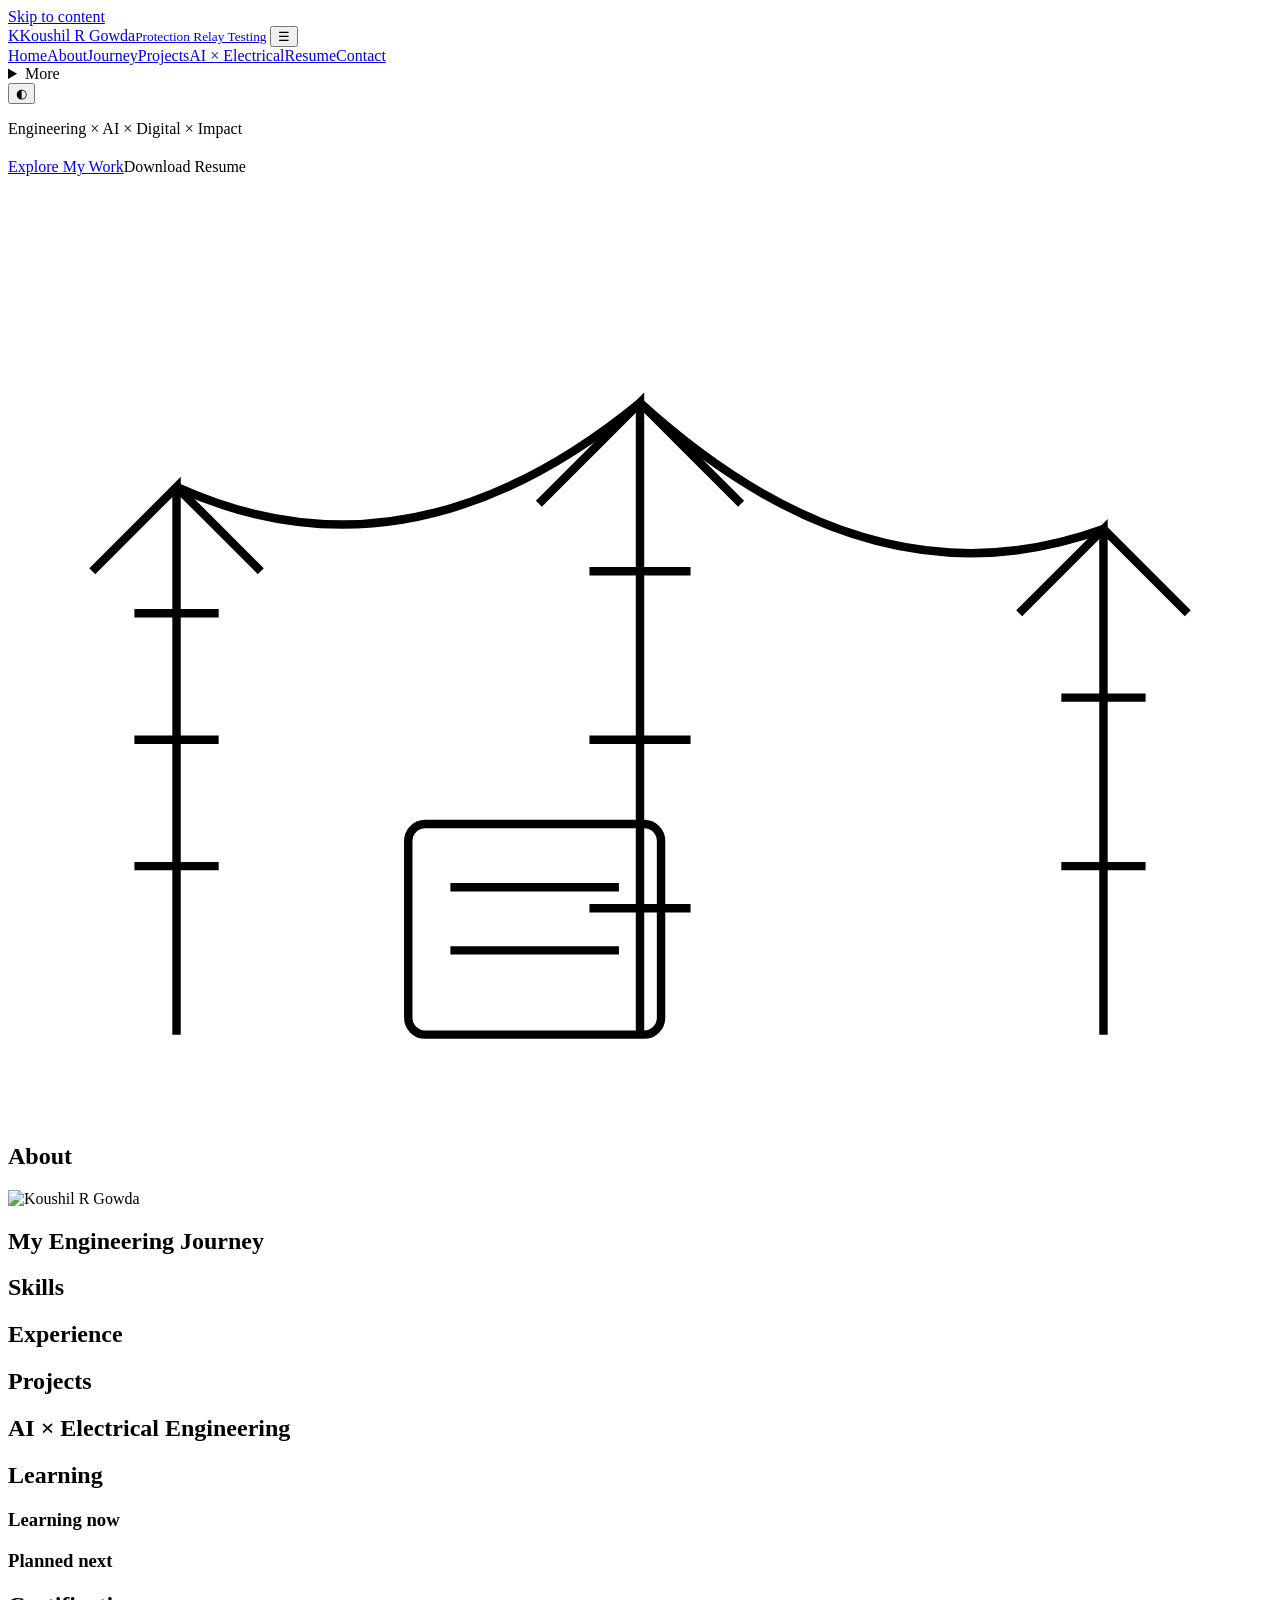
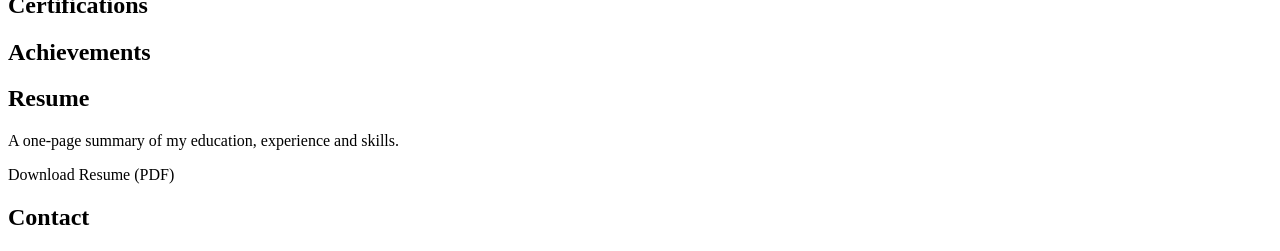
==== index.html @ 69d83f5a "Add files via upload" ====
<!DOCTYPE html>
<html lang="en" data-theme="dark">
<head>
<meta charset="utf-8">
<meta name="viewport" content="width=device-width, initial-scale=1">
<title>Koushil R Gowda | Protection Relay Testing | AI-Assisted Electrical Engineering</title>
<meta name="description" content="Portfolio of Koushil R Gowda, Technical Assistant in the Testing Department at AVANA Electrosystems Ltd. Protection relay testing, K_24 projects and AI for electrical engineering.">
<meta property="og:title" content="Koushil R Gowda | Portfolio">
<meta property="og:description" content="Building at the intersection of Electrical Engineering, AI and Digital Technology.">
<meta name="theme-color" content="#0a1a2f">
<link rel="stylesheet" href="assets/css/style.css">
<script type="application/ld+json">{"@context":"https://schema.org","@type":"Person","name":"Koushil R Gowda","jobTitle":"Technical Assistant, Testing Department","worksFor":{"@type":"Organization","name":"AVANA Electrosystems Ltd."},"sameAs":["https://github.com/koushil24","https://www.linkedin.com/in/koushil-r"]}</script>
</head>
<body>
<a class="skip" href="#home">Skip to content</a>
<header class="bar"><div class="wrap nav">
  <a class="brand" href="#home"><span class="logo">K</span><span>Koushil R Gowda<small>Protection Relay Testing</small></span></a>
  <button id="menu" aria-label="Menu" aria-expanded="false">&#9776;</button>
  <nav id="links" aria-label="Main">
    <a href="#home">Home</a><a href="#about">About</a><a href="#journey">Journey</a><a href="#projects">Projects</a><a href="#ai">AI × Electrical</a><a href="#resume">Resume</a><a href="#contact">Contact</a>
    <details><summary>More</summary><div><a href="#skills">Skills</a><a href="#experience">Experience</a><a href="#learning">Learning</a><a href="#certs">Certifications</a><a href="#achievements">Achievements</a></div></details>
  </nav>
  <button id="theme" aria-label="Switch light or dark mode">&#9680;</button>
</div></header>
<main>
<section id="home" class="hero"><div class="wrap hero-grid">
  <div><p class="eyebrow">Engineering × AI × Digital × Impact</p><h1 id="h-name"></h1><p class="role" id="h-role"></p><p class="tag" id="h-tag"></p><p><span class="badge" id="h-badge"></span></p>
  <p class="btns"><a class="btn pri" href="#projects">Explore My Work</a><a class="btn" id="h-resume" download>Download Resume</a></p>
  <p class="soc" id="h-soc"></p></div>
  <svg class="art" viewBox="0 0 300 220" role="img" aria-label="Substation line drawing"><g fill="none" stroke="currentColor" stroke-width="2"><path d="M40 200V70l-20 20M40 70l20 20M30 100h20M30 130h20M30 160h20"/><path d="M150 200V50l-24 24M150 50l24 24M138 90h24M138 130h24M138 170h24"/><path d="M260 200V80l-20 20M260 80l20 20M250 120h20M250 160h20"/><path class="wire" d="M40 70Q95 95 150 50Q205 100 260 80"/><rect x="95" y="150" width="60" height="50" rx="4"/><path d="M105 165h40M105 180h40"/></g></svg>
</div></section>
<section id="about"><div class="wrap"><h2>About</h2><div class="about"><img id="a-photo" alt="Koushil R Gowda" width="220" height="280"><div id="a-text"></div></div></div></section>
<section id="journey"><div class="wrap"><h2>My Engineering Journey</h2><ol class="tl" id="tl"></ol></div></section>
<section id="skills"><div class="wrap"><h2>Skills</h2><div id="sk"></div></div></section>
<section id="experience"><div class="wrap"><h2>Experience</h2><div id="ex"></div></div></section>
<section id="projects"><div class="wrap"><h2>Projects</h2><div class="grid" id="pr"></div><p class="soon" id="soon"></p></div></section>
<section id="ai"><div class="wrap"><h2>AI × Electrical Engineering</h2><ol class="stages" id="st"></ol><ul id="ai-u"></ul></div></section>
<section id="learning"><div class="wrap"><h2>Learning</h2><div class="two"><div><h3>Learning now</h3><ul class="chips" id="ln"></ul></div><div><h3>Planned next</h3><ul class="chips" id="lx"></ul></div></div></div></section>
<section id="certs"><div class="wrap"><h2>Certifications</h2><div id="ce"></div></div></section>
<section id="achievements"><div class="wrap"><h2>Achievements</h2><ul id="ac"></ul></div></section>
<section id="resume"><div class="wrap"><h2>Resume</h2><p>A one-page summary of my education, experience and skills.</p><p><a class="btn pri" id="r-dl" download>Download Resume (PDF)</a></p></div></section>
<section id="contact"><div class="wrap"><h2>Contact</h2><p id="c-t"></p><p class="btns" id="c-b"></p></div></section>
</main>
<footer><div class="wrap"><p id="ft"></p></div></footer>
<script src="data/profile.js"></script><script src="data/journey.js"></script><script src="data/skills.js"></script><script src="data/experience.js"></script><script src="data/projects.js"></script><script src="data/ai.js"></script><script src="data/learning.js"></script><script src="data/certificates.js"></script>
<script src="assets/js/main.js"></script>
</body></html>
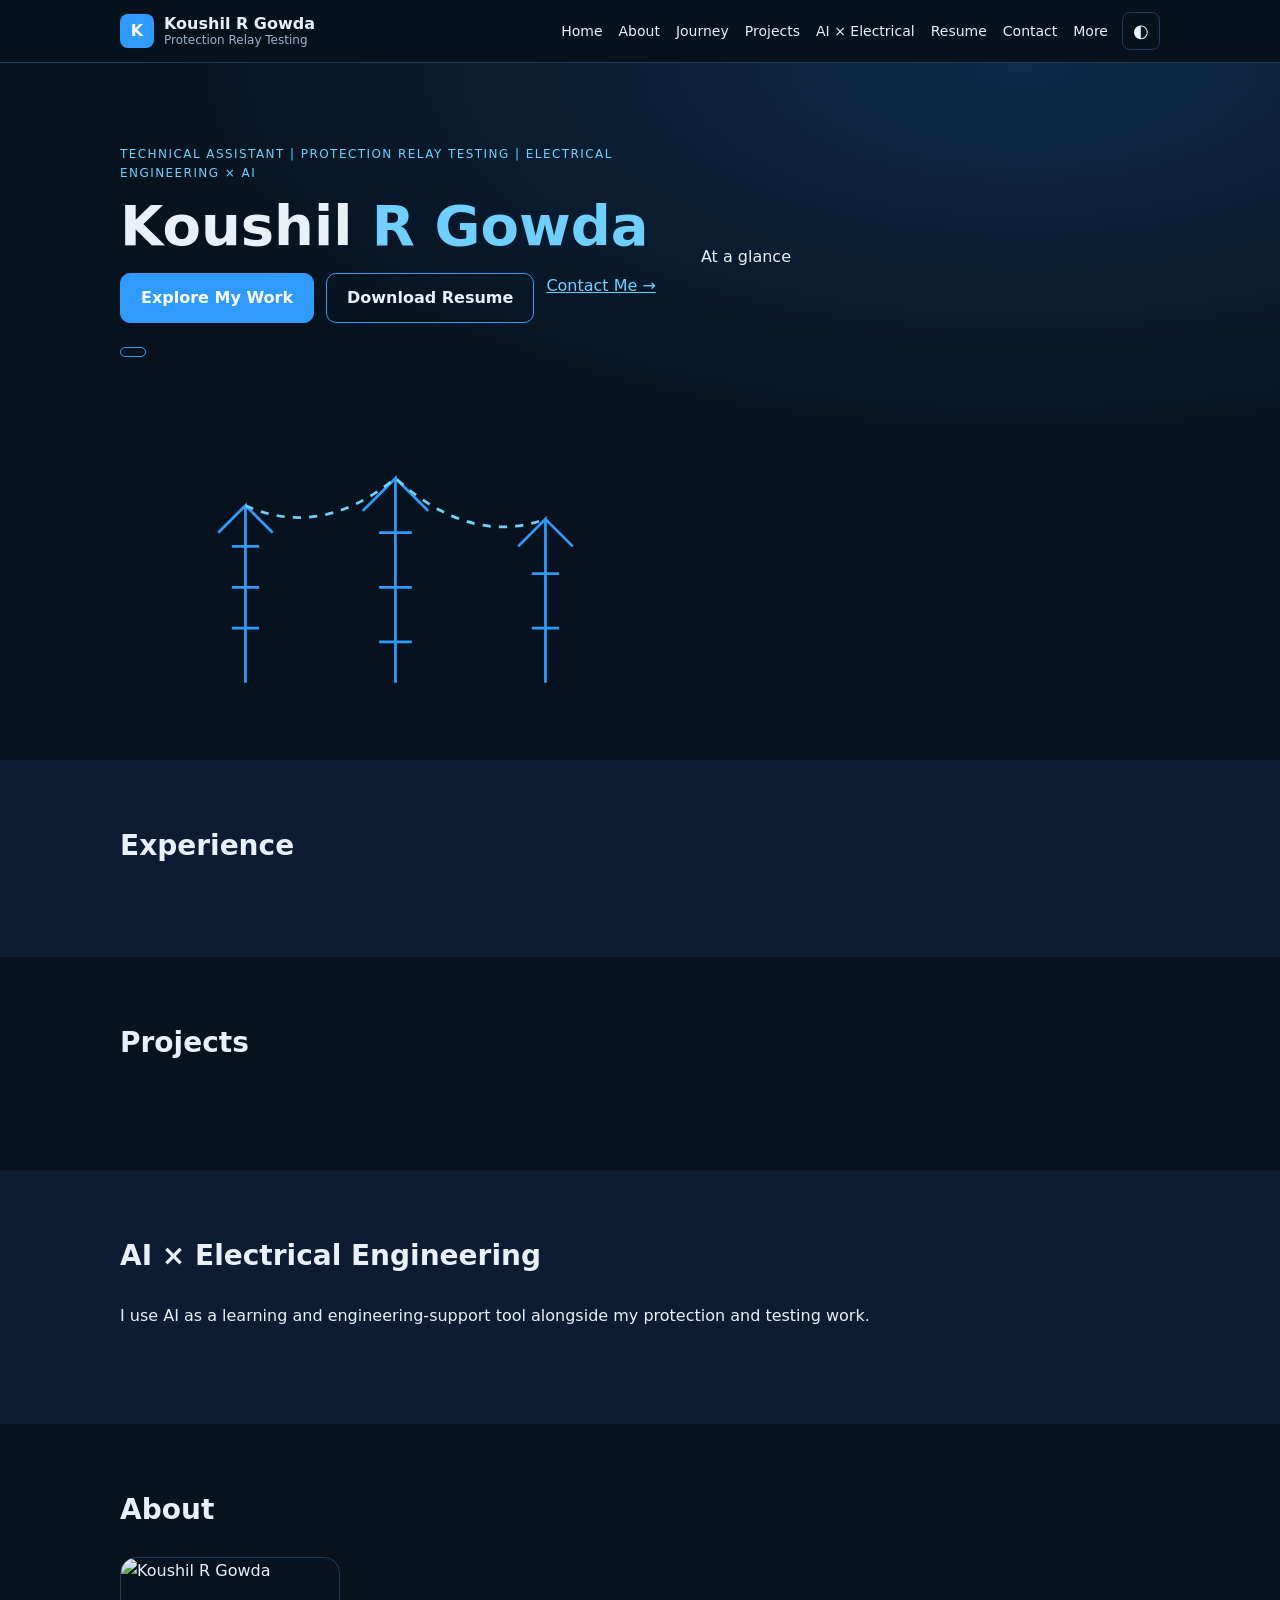
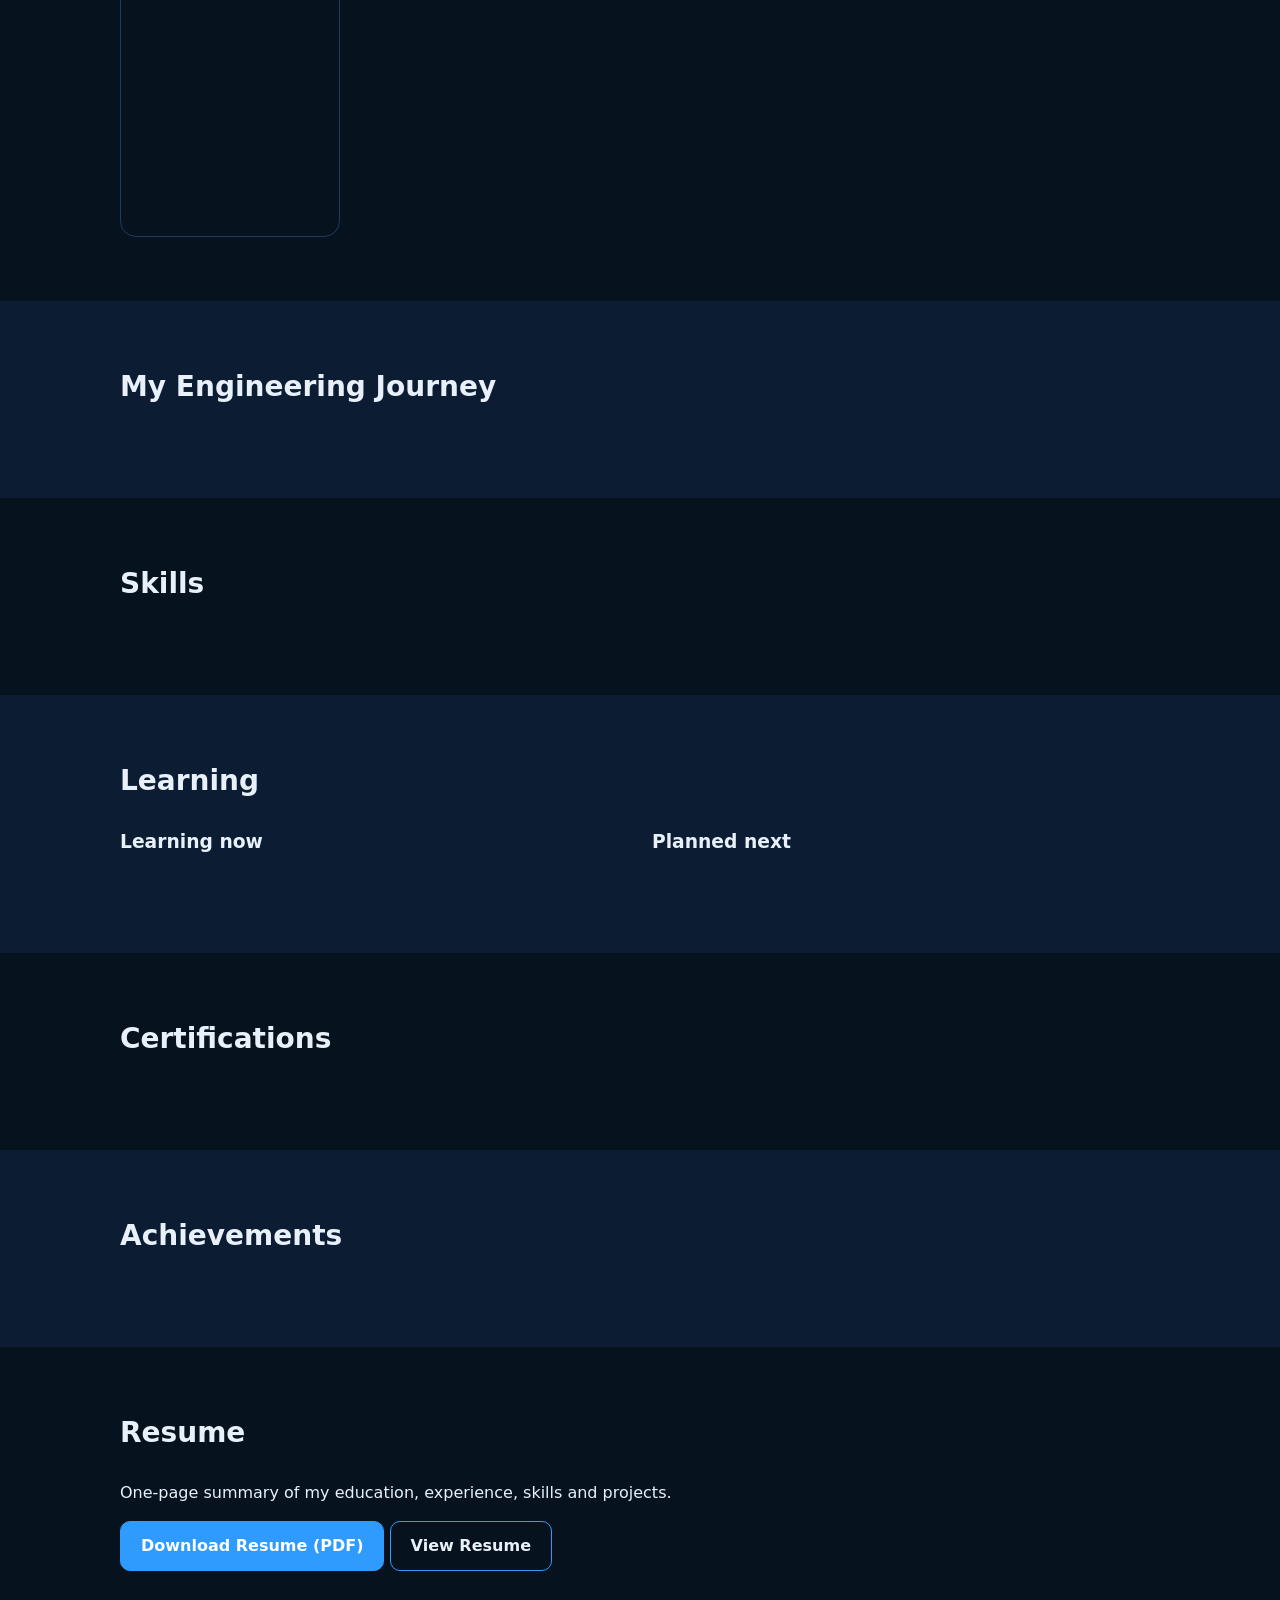
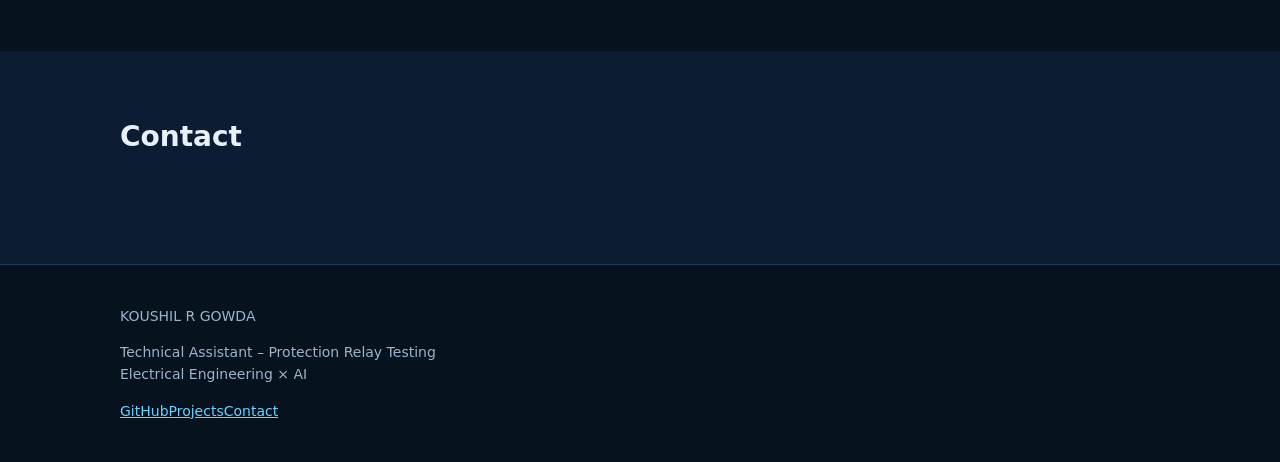
==== commit 5b801672: "Update index.html" ====
--- a/index.html
+++ b/index.html
@@ -7,6 +7,7 @@
 <meta name="description" content="Portfolio of Koushil R Gowda, Technical Assistant in the Testing Department at AVANA Electrosystems Ltd. Protection relay testing, K_24 projects and AI for electrical engineering.">
 <meta property="og:title" content="Koushil R Gowda | Portfolio">
 <meta property="og:description" content="Building at the intersection of Electrical Engineering, AI and Digital Technology.">
+<link rel="icon" href="data:image/svg+xml,%3Csvg xmlns='http://www.w3.org/2000/svg' viewBox='0 0 32 32'%3E%3Crect width='32' height='32' rx='7' fill='%232f9bff'/%3E%3Ctext x='16' y='23' font-size='20' font-weight='700' text-anchor='middle' fill='white' font-family='Arial'%3EK%3C/text%3E%3C/svg%3E">
 <meta name="theme-color" content="#0a1a2f">
 <link rel="stylesheet" href="assets/css/style.css">
 <script type="application/ld+json">{"@context":"https://schema.org","@type":"Person","name":"Koushil R Gowda","jobTitle":"Technical Assistant, Testing Department","worksFor":{"@type":"Organization","name":"AVANA Electrosystems Ltd."},"sameAs":["https://github.com/koushil24","https://www.linkedin.com/in/koushil-r"]}</script>
@@ -24,24 +25,25 @@
 </div></header>
 <main>
 <section id="home" class="hero"><div class="wrap hero-grid">
-  <div><p class="eyebrow">Engineering × AI × Digital × Impact</p><h1 id="h-name"></h1><p class="role" id="h-role"></p><p class="tag" id="h-tag"></p><p><span class="badge" id="h-badge"></span></p>
-  <p class="btns"><a class="btn pri" href="#projects">Explore My Work</a><a class="btn" id="h-resume" download>Download Resume</a></p>
-  <p class="soc" id="h-soc"></p></div>
-  <svg class="art" viewBox="0 0 300 220" role="img" aria-label="Substation line drawing"><g fill="none" stroke="currentColor" stroke-width="2"><path d="M40 200V70l-20 20M40 70l20 20M30 100h20M30 130h20M30 160h20"/><path d="M150 200V50l-24 24M150 50l24 24M138 90h24M138 130h24M138 170h24"/><path d="M260 200V80l-20 20M260 80l20 20M250 120h20M250 160h20"/><path class="wire" d="M40 70Q95 95 150 50Q205 100 260 80"/><rect x="95" y="150" width="60" height="50" rx="4"/><path d="M105 165h40M105 180h40"/></g></svg>
+  <div><p class="eyebrow">Technical Assistant | Protection Relay Testing | Electrical Engineering × AI</p><h1 id="h-name"></h1><p class="lead" id="h-st"></p><p class="now" id="h-now"></p>
+  <p class="btns"><a class="btn pri" href="#projects">Explore My Work</a><a class="btn" id="h-resume" download>Download Resume</a><a class="lnk" href="#contact">Contact Me &rarr;</a></p>
+  <p class="soc" id="h-soc"></p><p><span class="badge" id="h-badge"></span></p></div>
+  <aside class="glance" aria-label="At a glance"><p class="gh">At a glance</p><dl id="gl"></dl></aside>
+  <svg class="art" viewBox="0 0 300 220" aria-hidden="true"><g fill="none" stroke="currentColor" stroke-width="2"><path d="M40 200V70l-20 20M40 70l20 20M30 100h20M30 130h20M30 160h20"/><path d="M150 200V50l-24 24M150 50l24 24M138 90h24M138 130h24M138 170h24"/><path d="M260 200V80l-20 20M260 80l20 20M250 120h20M250 160h20"/><path class="wire" d="M40 70Q95 95 150 50Q205 100 260 80"/></g></svg>
 </div></section>
-<section id="about"><div class="wrap"><h2>About</h2><div class="about"><img id="a-photo" alt="Koushil R Gowda" width="220" height="280"><div id="a-text"></div></div></div></section>
+<section id="experience"><div class="wrap"><h2>Experience</h2><div id="ex"></div></div></section>
+<section id="projects"><div class="wrap"><h2>Projects</h2><div class="grid" id="pr"></div><p class="soon" id="soon"></p></div></section>
+<section id="ai"><div class="wrap"><h2>AI × Electrical Engineering</h2><p class="lead2">I use AI as a learning and engineering-support tool alongside my protection and testing work.</p><ol class="stages" id="st"></ol><div class="grid" id="ai-u"></div></div></section>
+<section id="about"><div class="wrap"><h2>About</h2><div class="about"><img id="a-photo" loading="lazy" alt="Koushil R Gowda" width="220" height="280"><div id="a-text"></div></div></div></section>
 <section id="journey"><div class="wrap"><h2>My Engineering Journey</h2><ol class="tl" id="tl"></ol></div></section>
 <section id="skills"><div class="wrap"><h2>Skills</h2><div id="sk"></div></div></section>
-<section id="experience"><div class="wrap"><h2>Experience</h2><div id="ex"></div></div></section>
-<section id="projects"><div class="wrap"><h2>Projects</h2><div class="grid" id="pr"></div><p class="soon" id="soon"></p></div></section>
-<section id="ai"><div class="wrap"><h2>AI × Electrical Engineering</h2><ol class="stages" id="st"></ol><ul id="ai-u"></ul></div></section>
 <section id="learning"><div class="wrap"><h2>Learning</h2><div class="two"><div><h3>Learning now</h3><ul class="chips" id="ln"></ul></div><div><h3>Planned next</h3><ul class="chips" id="lx"></ul></div></div></div></section>
 <section id="certs"><div class="wrap"><h2>Certifications</h2><div id="ce"></div></div></section>
 <section id="achievements"><div class="wrap"><h2>Achievements</h2><ul id="ac"></ul></div></section>
-<section id="resume"><div class="wrap"><h2>Resume</h2><p>A one-page summary of my education, experience and skills.</p><p><a class="btn pri" id="r-dl" download>Download Resume (PDF)</a></p></div></section>
+<section id="resume"><div class="wrap"><h2>Resume</h2><p>One-page summary of my education, experience, skills and projects.</p><p><a class="btn pri" id="r-dl" download>Download Resume (PDF)</a> <a class="btn" id="r-v" target="_blank" rel="noopener">View Resume</a></p></div></section>
 <section id="contact"><div class="wrap"><h2>Contact</h2><p id="c-t"></p><p class="btns" id="c-b"></p></div></section>
 </main>
-<footer><div class="wrap"><p id="ft"></p></div></footer>
+<footer><div class="wrap fgrid"><div><p class="fn">KOUSHIL R GOWDA</p><p>Technical Assistant – Protection Relay Testing<br>Electrical Engineering × AI</p></div><nav aria-label="Footer" class="fl"><a href="https://github.com/koushil24" target="_blank" rel="noopener">GitHub</a><a href="#projects">Projects</a><a href="#contact">Contact</a></nav><p id="ft"></p></div></footer>
 <script src="data/profile.js"></script><script src="data/journey.js"></script><script src="data/skills.js"></script><script src="data/experience.js"></script><script src="data/projects.js"></script><script src="data/ai.js"></script><script src="data/learning.js"></script><script src="data/certificates.js"></script>
 <script src="assets/js/main.js"></script>
 </body></html>
--- a/assets/css/style.css
+++ b/assets/css/style.css
@@ -0,0 +1,42 @@
+:root{--bg:#07121f;--bg2:#0c1d33;--card:#0f2540;--bd:#1d3a5f;--tx:#e8f0fa;--mu:#9db3cc;--ac:#2f9bff;--ac2:#6fd0ff}
+[data-theme=light]{--bg:#f4f8fc;--bg2:#e8f0f9;--card:#fff;--bd:#cbd9ea;--tx:#0b2a4a;--mu:#4a6485;--ac:#0b6fd6;--ac2:#0b6fd6}
+*{box-sizing:border-box}html{scroll-behavior:smooth;scroll-padding-top:70px}
+body{margin:0;font:16px/1.6 system-ui,-apple-system,Segoe UI,Roboto,sans-serif;background:var(--bg);color:var(--tx)}
+a{color:var(--ac2)}.wrap{max-width:1080px;margin:auto;padding:0 20px}
+.skip{position:absolute;left:-999px}.skip:focus{left:8px;top:8px;background:#fff;color:#000;padding:8px;z-index:99}
+.bar{position:sticky;top:0;z-index:20;background:color-mix(in srgb,var(--bg) 88%,transparent);backdrop-filter:blur(8px);border-bottom:1px solid var(--bd)}
+.nav{display:flex;align-items:center;gap:14px;height:62px}
+.brand{display:flex;align-items:center;gap:10px;text-decoration:none;color:var(--tx);font-weight:700;line-height:1.2}
+.brand small{display:block;font-weight:400;font-size:12px;color:var(--mu)}
+.logo{display:grid;place-items:center;width:34px;height:34px;border-radius:8px;background:var(--ac);color:#fff;font-weight:800}
+#links{display:flex;gap:16px;margin-left:auto;align-items:center}
+#links a,summary{color:var(--tx);text-decoration:none;font-size:14px;cursor:pointer}#links a:hover,summary:hover{color:var(--ac2)}
+details{position:relative}summary{list-style:none}details>div{position:absolute;right:0;top:30px;background:var(--card);border:1px solid var(--bd);border-radius:10px;padding:8px 14px;display:grid;gap:6px;min-width:150px}
+#menu,#theme{background:none;border:1px solid var(--bd);color:var(--tx);border-radius:8px;width:38px;height:38px;font-size:18px;cursor:pointer}#menu{display:none}
+section{padding:64px 0}section:nth-child(even){background:var(--bg2)}
+h1{font-size:clamp(34px,6vw,56px);line-height:1.1;margin:.2em 0}h1 span{color:var(--ac2)}h2{font-size:28px;margin:0 0 24px}h3{margin:0 0 10px}
+.eyebrow{color:var(--ac2);font-size:12px;letter-spacing:.12em;text-transform:uppercase}.role{font-size:18px;font-weight:600}.tag{color:var(--mu);max-width:520px}
+.hero{padding:70px 0 50px;background:radial-gradient(900px 400px at 80% 0,rgba(47,155,255,.18),transparent)}
+.hero-grid{display:grid;grid-template-columns:1.2fr 1fr;gap:30px;align-items:center}.art{color:var(--ac);width:100%;max-height:300px}.wire{stroke:var(--ac2);stroke-dasharray:6 6;animation:flow 3s linear infinite}
+@keyframes flow{to{stroke-dashoffset:-24}}
+.badge{display:inline-block;padding:4px 12px;border:1px solid var(--ac);border-radius:99px;font-size:13px;color:var(--ac2)}
+.btns{display:flex;flex-wrap:wrap;gap:12px}.btn{display:inline-block;padding:11px 20px;border:1px solid var(--ac);border-radius:10px;color:var(--tx);text-decoration:none;font-weight:600}
+.btn.pri{background:var(--ac);color:#fff}.btn:hover{transform:translateY(-2px)}.soc a{margin-right:16px}
+.about{display:grid;grid-template-columns:220px 1fr;gap:30px}.about img{width:220px;height:280px;object-fit:cover;object-position:top;border-radius:16px;border:1px solid var(--bd)}
+blockquote{margin:16px 0;padding:10px 16px;border-left:3px solid var(--ac);color:var(--ac2);font-style:italic}
+.vals{display:grid;grid-template-columns:repeat(3,1fr);gap:12px}.vals div,.card{background:var(--card);border:1px solid var(--bd);border-radius:14px;padding:16px}
+.tl{list-style:none;margin:0;padding:0;display:grid;grid-template-columns:repeat(4,1fr);gap:14px}.tl li{background:var(--card);border:1px solid var(--bd);border-radius:14px;padding:14px}
+.tl b{color:var(--ac2);font-size:13px;display:block}.tl span{color:var(--mu);font-size:14px}
+.sk{display:grid;grid-template-columns:130px 1fr;gap:6px 16px;margin-bottom:12px}.sk b{color:var(--ac2)}
+.job{margin-bottom:22px}.job h3{margin:0}.job p{margin:0;color:var(--mu);font-size:14px}.job ul,#ai-u,#ac{margin:6px 0 0;padding-left:20px}
+.grid{display:grid;grid-template-columns:repeat(auto-fill,minmax(250px,1fr));gap:16px}.card h3{font-size:17px}.card p{margin:.4em 0;color:var(--mu);font-size:14px}.card .s{font-size:12px;color:var(--ac2)}
+.card{transition:transform .2s,border-color .2s}.card:hover{transform:translateY(-4px);border-color:var(--ac)}.soon{color:var(--mu)}
+.stages{list-style:none;display:flex;flex-wrap:wrap;gap:10px;padding:0}.stages li{padding:10px 16px;border:1px solid var(--bd);border-radius:99px;background:var(--card);color:var(--mu)}.stages li.on{border-color:var(--ac);color:var(--tx);background:var(--ac)}
+.two{display:grid;grid-template-columns:1fr 1fr;gap:24px}.chips{list-style:none;padding:0;display:flex;flex-wrap:wrap;gap:8px}.chips li{padding:5px 12px;border:1px solid var(--bd);border-radius:99px;background:var(--card);font-size:14px}
+.cg{margin-bottom:18px}.cl{display:grid;grid-template-columns:repeat(auto-fill,minmax(250px,1fr));gap:10px}.cl a{display:block;text-decoration:none;color:var(--tx);font-size:14px;background:var(--card);border:1px solid var(--bd);border-radius:12px;padding:10px 14px}.cl small{display:block;color:var(--mu)}
+footer{padding:26px 0;border-top:1px solid var(--bd);color:var(--mu);font-size:14px}
+@media(max-width:860px){#menu{display:block;margin-left:auto}#links{display:none;position:absolute;top:62px;left:0;right:0;flex-direction:column;align-items:flex-start;background:var(--bg);padding:14px 20px;border-bottom:1px solid var(--bd);margin:0}#links.open{display:flex}details>div{position:static;border:0;padding:6px 0 0}
+.hero-grid,.about,.two{grid-template-columns:1fr}.tl{grid-template-columns:1fr 1fr}.art{max-height:200px}.about img{width:150px;height:190px}.vals{grid-template-columns:1fr}.btn{width:100%;text-align:center}}
+@media(max-width:480px){.tl{grid-template-columns:1fr}.sk{grid-template-columns:1fr}section{padding:44px 0}}
+@media(prefers-reduced-motion:reduce){*{animation:none!important;transition:none!important;scroll-behavior:auto}}
+                                                
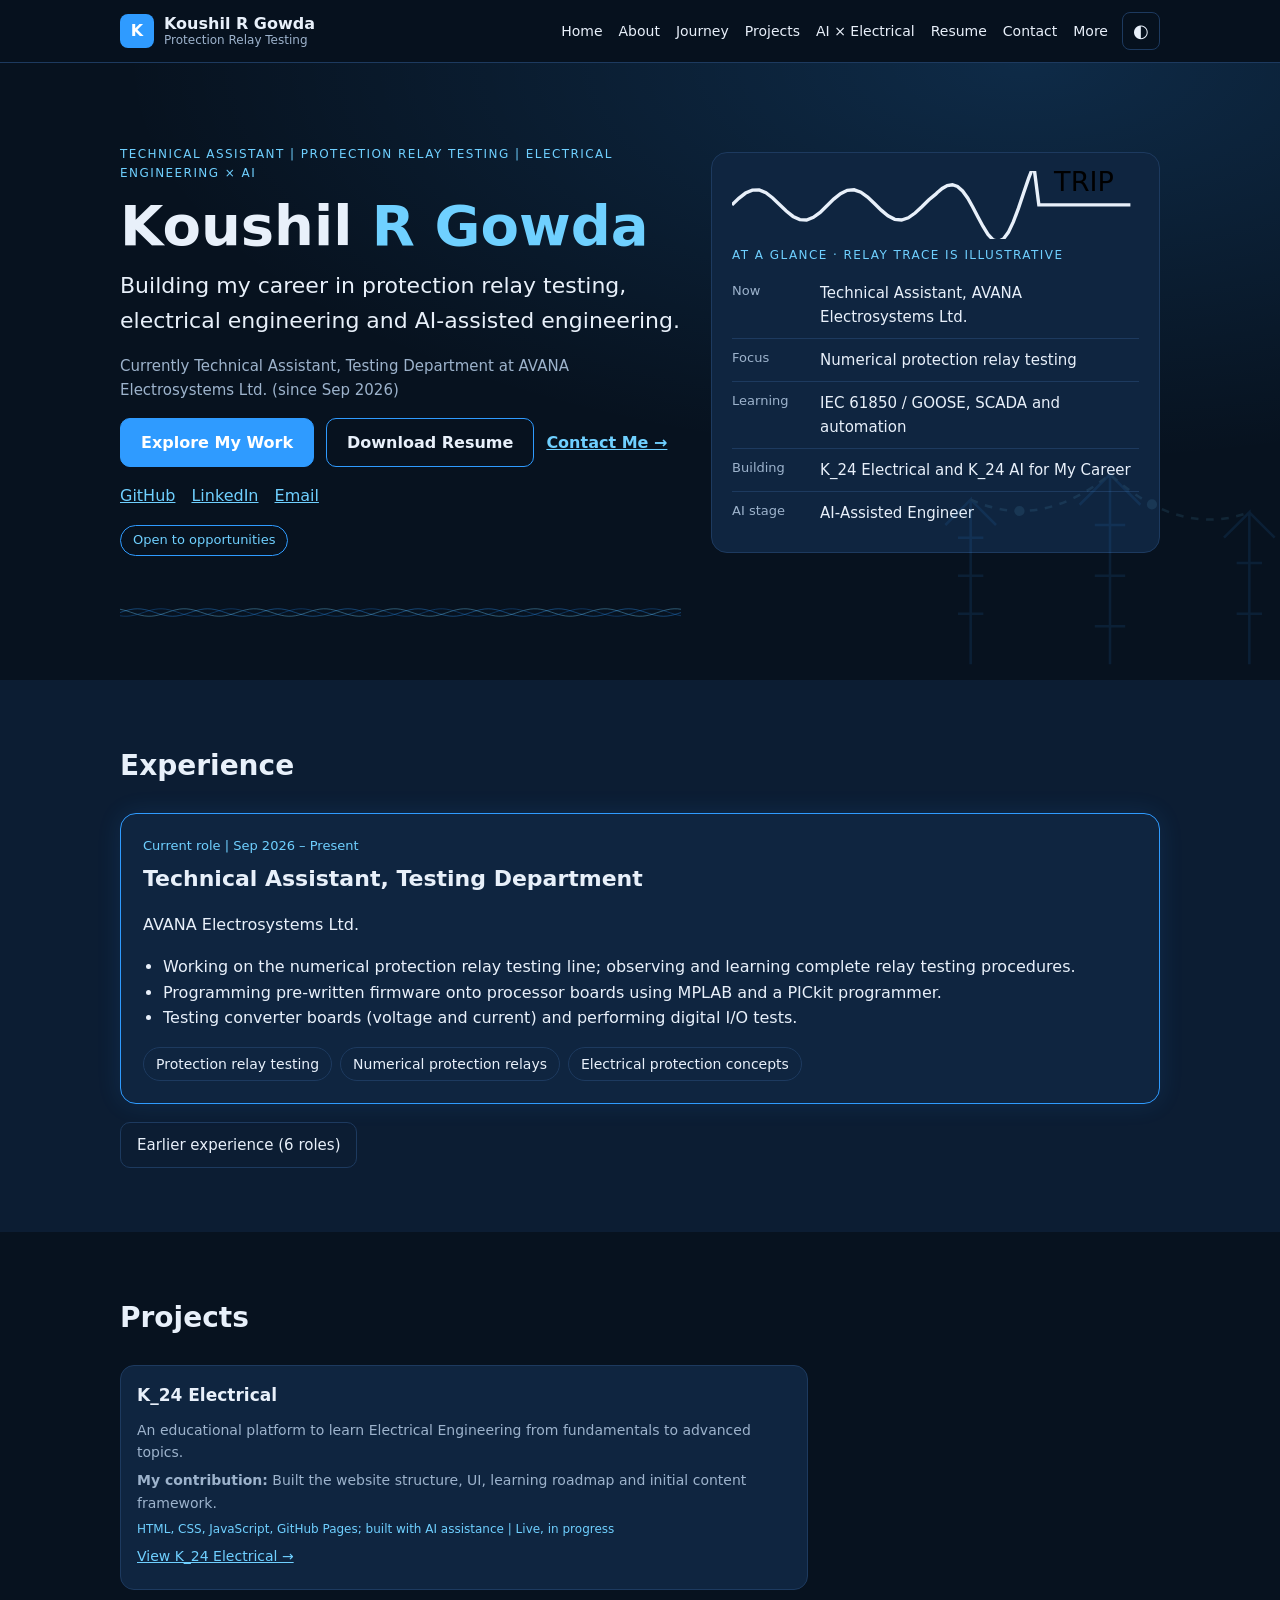
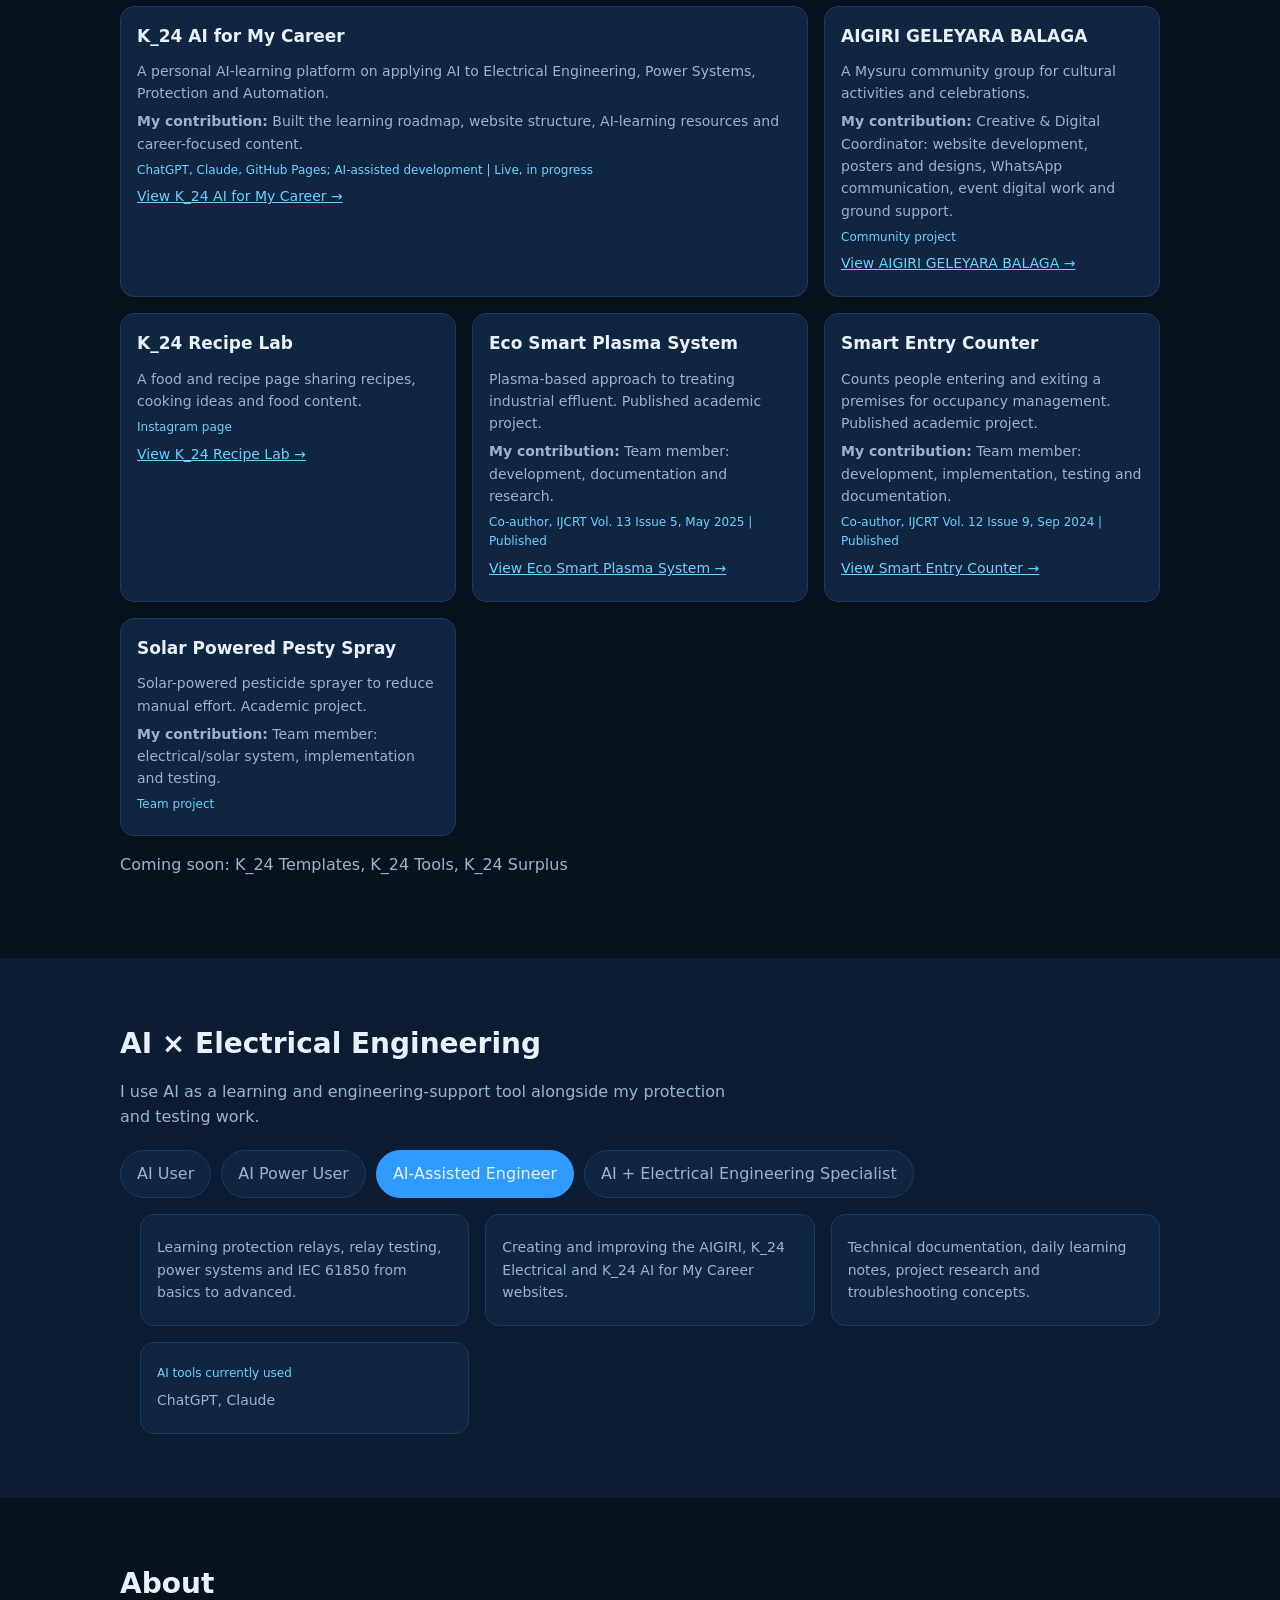
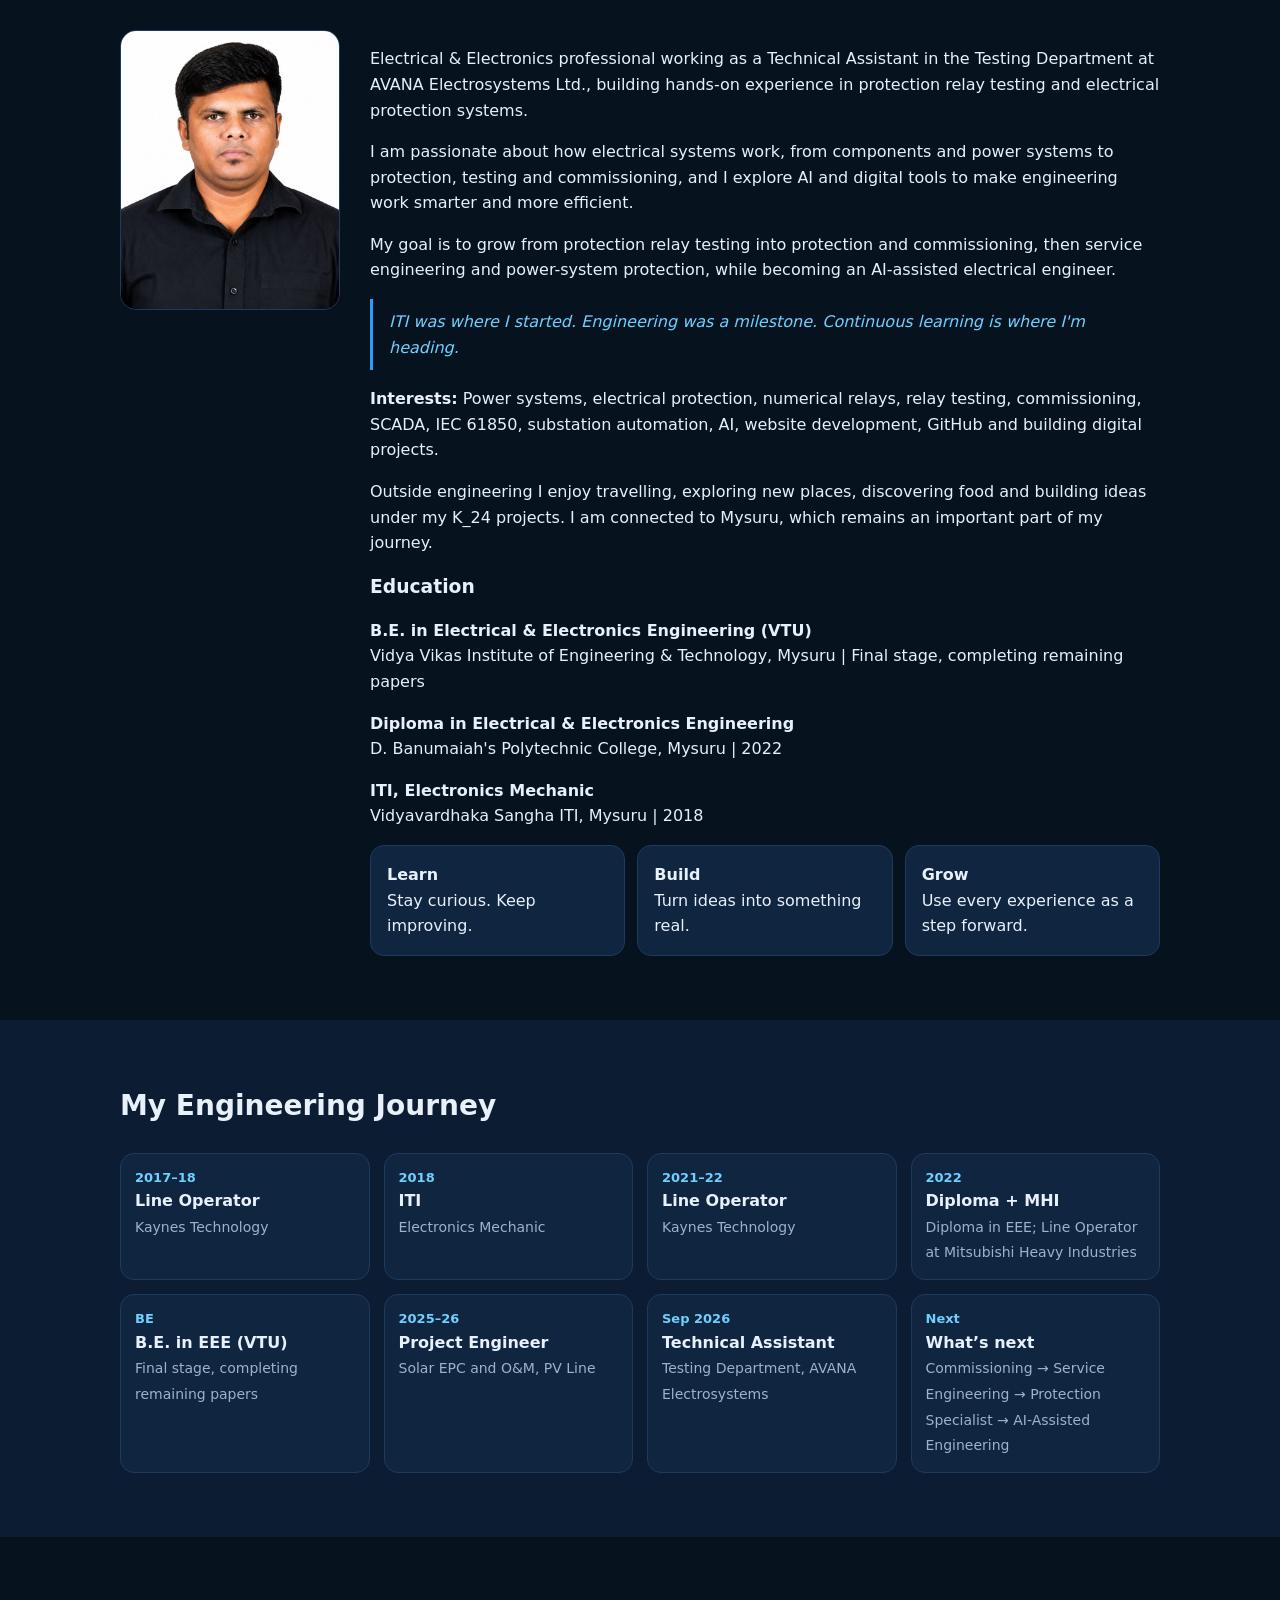
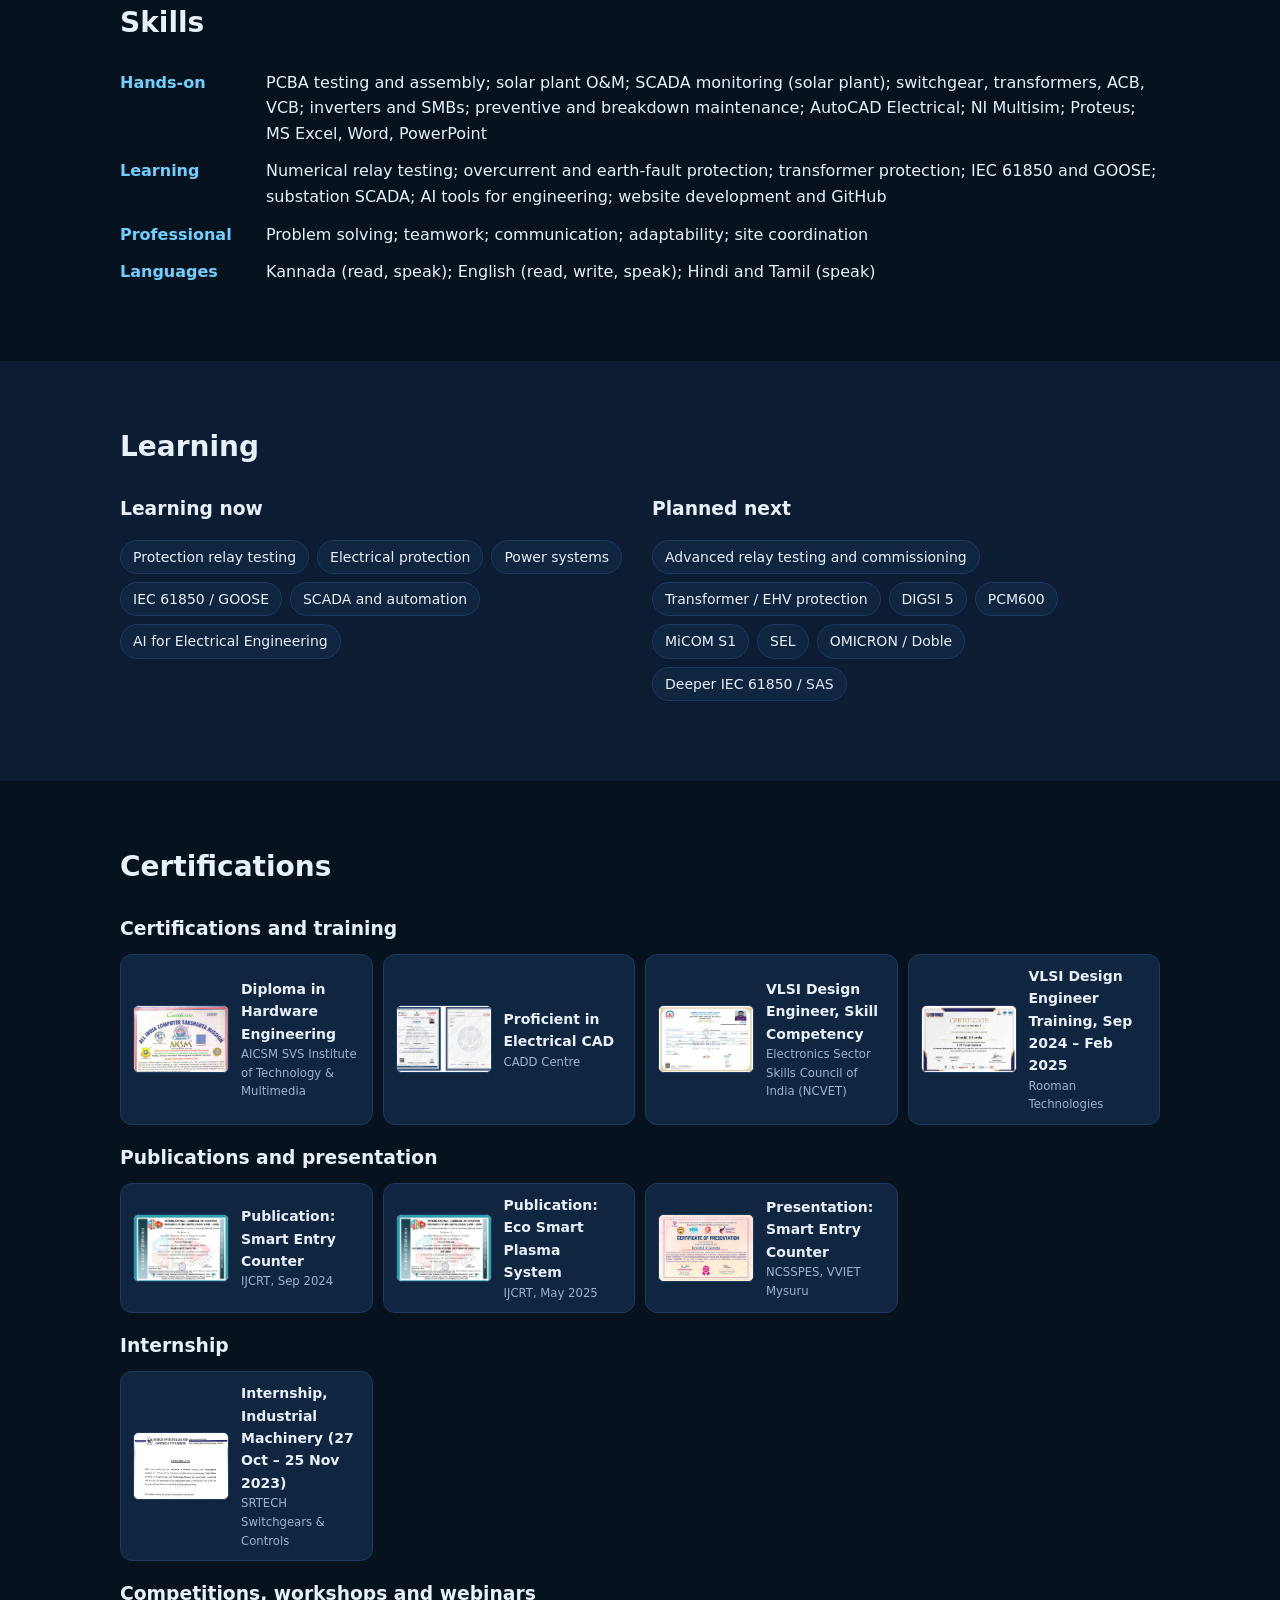
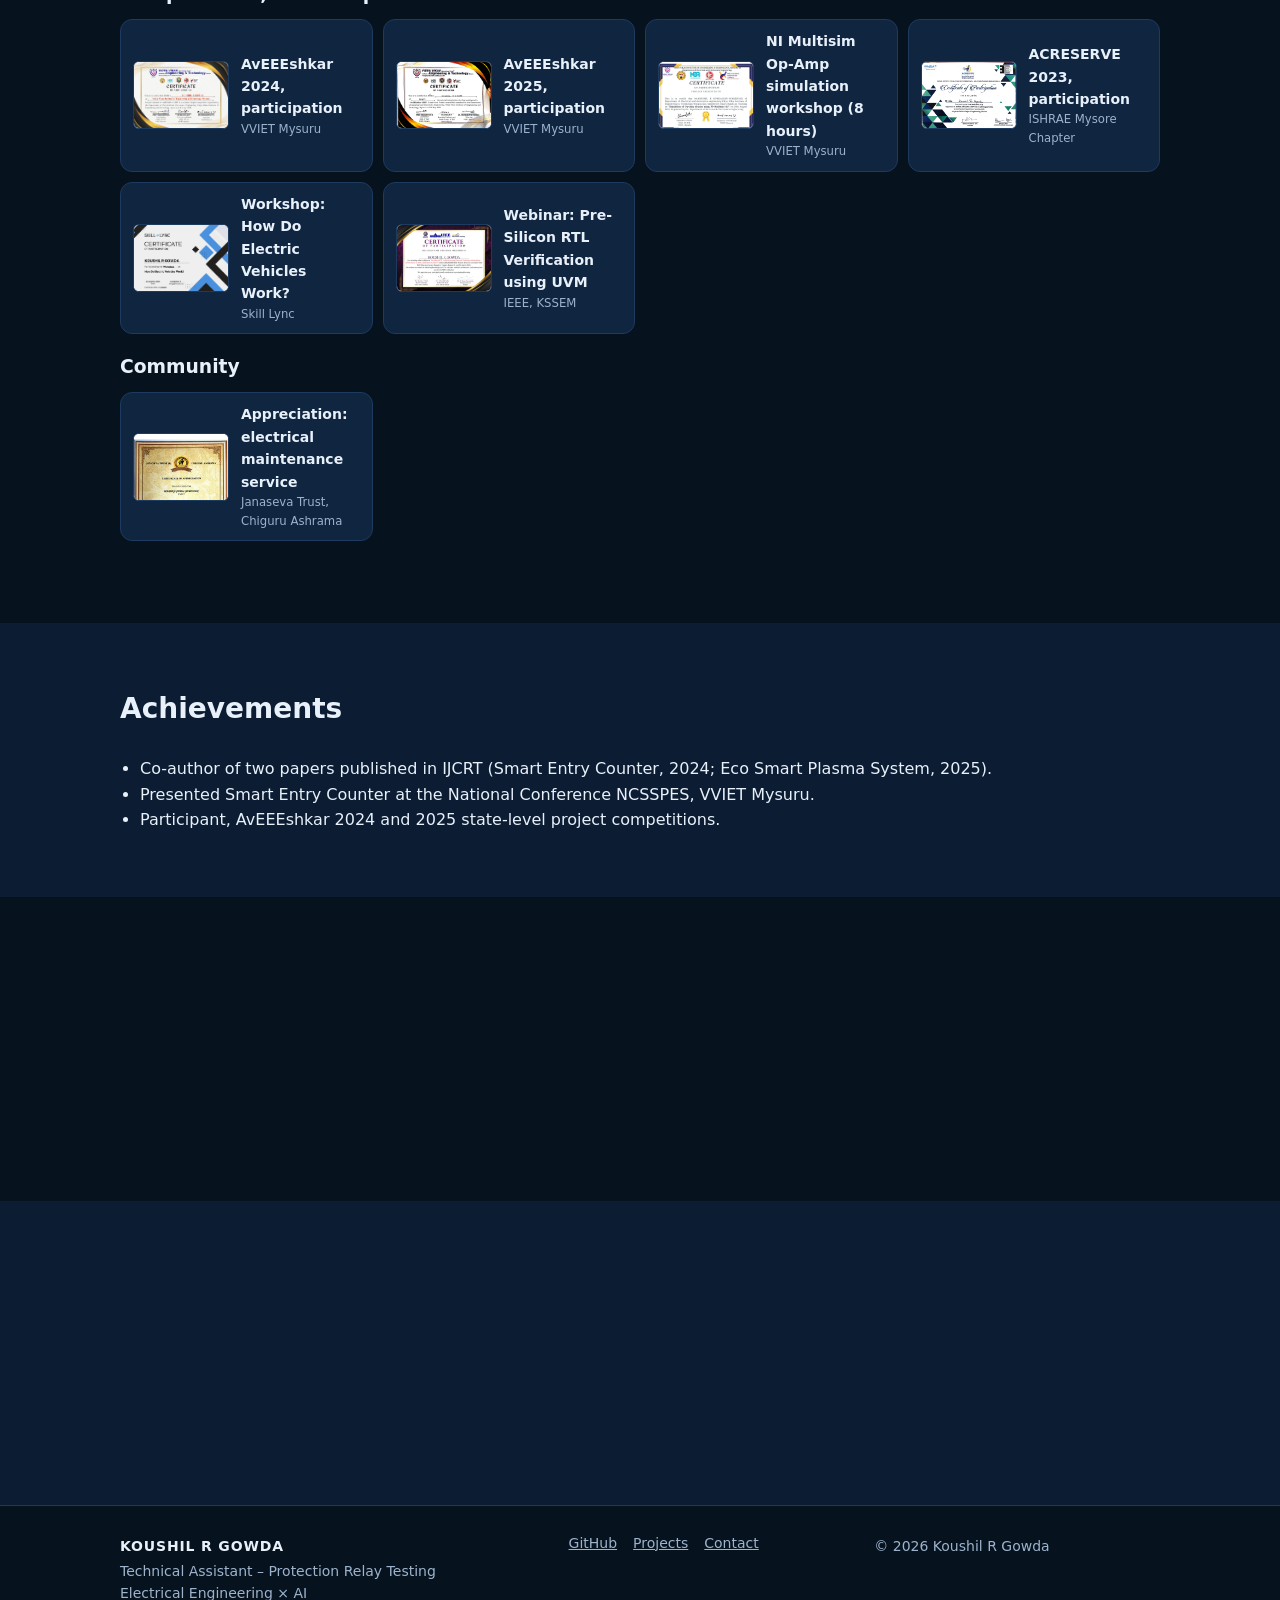
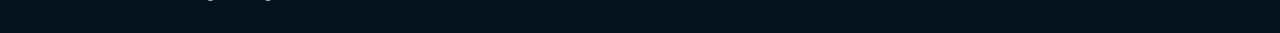
==== commit 587632ef: "Update index.html" ====
--- a/index.html
+++ b/index.html
@@ -3,8 +3,10 @@
 <head>
 <meta charset="utf-8">
 <meta name="viewport" content="width=device-width, initial-scale=1">
-<title>Koushil R Gowda | Protection Relay Testing | AI-Assisted Electrical Engineering</title>
-<meta name="description" content="Portfolio of Koushil R Gowda, Technical Assistant in the Testing Department at AVANA Electrosystems Ltd. Protection relay testing, K_24 projects and AI for electrical engineering.">
+<title>Koushil R Gowda | Protection Relay Testing | Electrical Engineering × AI</title>
+<meta name="description" content="Technical Assistant focused on protection relay testing, electrical engineering, power systems and AI-assisted engineering.">
+<link rel="canonical" href="https://koushil24.github.io/">
+<meta property="og:type" content="website"><meta property="og:url" content="https://koushil24.github.io/">
 <meta property="og:title" content="Koushil R Gowda | Portfolio">
 <meta property="og:description" content="Building at the intersection of Electrical Engineering, AI and Digital Technology.">
 <link rel="icon" href="data:image/svg+xml,%3Csvg xmlns='http://www.w3.org/2000/svg' viewBox='0 0 32 32'%3E%3Crect width='32' height='32' rx='7' fill='%232f9bff'/%3E%3Ctext x='16' y='23' font-size='20' font-weight='700' text-anchor='middle' fill='white' font-family='Arial'%3EK%3C/text%3E%3C/svg%3E">
@@ -28,8 +30,9 @@
   <div><p class="eyebrow">Technical Assistant | Protection Relay Testing | Electrical Engineering × AI</p><h1 id="h-name"></h1><p class="lead" id="h-st"></p><p class="now" id="h-now"></p>
   <p class="btns"><a class="btn pri" href="#projects">Explore My Work</a><a class="btn" id="h-resume" download>Download Resume</a><a class="lnk" href="#contact">Contact Me &rarr;</a></p>
   <p class="soc" id="h-soc"></p><p><span class="badge" id="h-badge"></span></p></div>
-  <aside class="glance" aria-label="At a glance"><p class="gh">At a glance</p><dl id="gl"></dl></aside>
-  <svg class="art" viewBox="0 0 300 220" aria-hidden="true"><g fill="none" stroke="currentColor" stroke-width="2"><path d="M40 200V70l-20 20M40 70l20 20M30 100h20M30 130h20M30 160h20"/><path d="M150 200V50l-24 24M150 50l24 24M138 90h24M138 130h24M138 170h24"/><path d="M260 200V80l-20 20M260 80l20 20M250 120h20M250 160h20"/><path class="wire" d="M40 70Q95 95 150 50Q205 100 260 80"/></g></svg>
+  <aside class="glance" aria-label="At a glance"><svg class="trace" viewBox="0 0 240 40" role="img" aria-label="Illustrative relay trace: a normal waveform, a fault, then a trip"><path d="M0,20.0 L4,16.1 L8,13.0 L12,11.3 L16,11.2 L20,12.8 L24,15.9 L28,19.7 L32,23.6 L36,26.8 L40,28.7 L44,28.9 L48,27.3 L52,24.4 L56,20.5 L60,16.6 L64,13.4 L68,11.4 L72,11.1 L76,12.5 L80,15.4 L84,19.2 L88,23.1 L92,26.4 L96,28.5 L100,28.9 L104,27.6 L108,24.8 L112,21.1 L116,17.1 L120,13.8 L121,12.8 L124,10.3 L127,8.6 L130,8.1 L133,9.1 L136,11.8 L139,15.9 L142,21.2 L145,27.0 L148,32.6 L151,37.4 L154,40.6 L157,41.6 L160,40.2 L163,36.2 L166,29.9 L169,21.9 L172,13.0 L175,4.2 L178,-3.5 L181,20.0 L187,20.0 L193,20.0 L199,20.0 L205,20.0 L211,20.0 L217,20.0 L223,20.0 L229,20.0 L235,20.0" pathLength="1" fill="none" stroke="currentColor" stroke-width="2"/><text x="190" y="12" class="trip">TRIP</text></svg><p class="gh">At a glance &middot; relay trace is illustrative</p><dl id="gl"></dl></aside>
+  <div class="wv" aria-hidden="true"><svg viewBox="0 0 2400 90" preserveAspectRatio="none"><path d="M0,45.0 L15,40.1 L30,35.6 L45,32.1 L60,29.8 L75,29.0 L90,29.8 L105,32.1 L120,35.6 L135,40.1 L150,45.0 L165,49.9 L180,54.4 L195,57.9 L210,60.2 L225,61.0 L240,60.2 L255,57.9 L270,54.4 L285,49.9 L300,45.0 L315,40.1 L330,35.6 L345,32.1 L360,29.8 L375,29.0 L390,29.8 L405,32.1 L420,35.6 L435,40.1 L450,45.0 L465,49.9 L480,54.4 L495,57.9 L510,60.2 L525,61.0 L540,60.2 L555,57.9 L570,54.4 L585,49.9 L600,45.0 L615,40.1 L630,35.6 L645,32.1 L660,29.8 L675,29.0 L690,29.8 L705,32.1 L720,35.6 L735,40.1 L750,45.0 L765,49.9 L780,54.4 L795,57.9 L810,60.2 L825,61.0 L840,60.2 L855,57.9 L870,54.4 L885,49.9 L900,45.0 L915,40.1 L930,35.6 L945,32.1 L960,29.8 L975,29.0 L990,29.8 L1005,32.1 L1020,35.6 L1035,40.1 L1050,45.0 L1065,49.9 L1080,54.4 L1095,57.9 L1110,60.2 L1125,61.0 L1140,60.2 L1155,57.9 L1170,54.4 L1185,49.9 L1200,45.0 L1215,40.1 L1230,35.6 L1245,32.1 L1260,29.8 L1275,29.0 L1290,29.8 L1305,32.1 L1320,35.6 L1335,40.1 L1350,45.0 L1365,49.9 L1380,54.4 L1395,57.9 L1410,60.2 L1425,61.0 L1440,60.2 L1455,57.9 L1470,54.4 L1485,49.9 L1500,45.0 L1515,40.1 L1530,35.6 L1545,32.1 L1560,29.8 L1575,29.0 L1590,29.8 L1605,32.1 L1620,35.6 L1635,40.1 L1650,45.0 L1665,49.9 L1680,54.4 L1695,57.9 L1710,60.2 L1725,61.0 L1740,60.2 L1755,57.9 L1770,54.4 L1785,49.9 L1800,45.0 L1815,40.1 L1830,35.6 L1845,32.1 L1860,29.8 L1875,29.0 L1890,29.8 L1905,32.1 L1920,35.6 L1935,40.1 L1950,45.0 L1965,49.9 L1980,54.4 L1995,57.9 L2010,60.2 L2025,61.0 L2040,60.2 L2055,57.9 L2070,54.4 L2085,49.9 L2100,45.0 L2115,40.1 L2130,35.6 L2145,32.1 L2160,29.8 L2175,29.0 L2190,29.8 L2205,32.1 L2220,35.6 L2235,40.1 L2250,45.0 L2265,49.9 L2280,54.4 L2295,57.9 L2310,60.2 L2325,61.0 L2340,60.2 L2355,57.9 L2370,54.4 L2385,49.9 L2400,45.0" stroke="#2f9bff" fill="none" stroke-width="1.6"/><path d="M0,31.1 L15,34.3 L30,38.5 L45,43.3 L60,48.3 L75,53.0 L90,56.9 L105,59.6 L120,60.9 L135,60.7 L150,58.9 L165,55.7 L180,51.5 L195,46.7 L210,41.7 L225,37.0 L240,33.1 L255,30.4 L270,29.1 L285,29.3 L300,31.1 L315,34.3 L330,38.5 L345,43.3 L360,48.3 L375,53.0 L390,56.9 L405,59.6 L420,60.9 L435,60.7 L450,58.9 L465,55.7 L480,51.5 L495,46.7 L510,41.7 L525,37.0 L540,33.1 L555,30.4 L570,29.1 L585,29.3 L600,31.1 L615,34.3 L630,38.5 L645,43.3 L660,48.3 L675,53.0 L690,56.9 L705,59.6 L720,60.9 L735,60.7 L750,58.9 L765,55.7 L780,51.5 L795,46.7 L810,41.7 L825,37.0 L840,33.1 L855,30.4 L870,29.1 L885,29.3 L900,31.1 L915,34.3 L930,38.5 L945,43.3 L960,48.3 L975,53.0 L990,56.9 L1005,59.6 L1020,60.9 L1035,60.7 L1050,58.9 L1065,55.7 L1080,51.5 L1095,46.7 L1110,41.7 L1125,37.0 L1140,33.1 L1155,30.4 L1170,29.1 L1185,29.3 L1200,31.1 L1215,34.3 L1230,38.5 L1245,43.3 L1260,48.3 L1275,53.0 L1290,56.9 L1305,59.6 L1320,60.9 L1335,60.7 L1350,58.9 L1365,55.7 L1380,51.5 L1395,46.7 L1410,41.7 L1425,37.0 L1440,33.1 L1455,30.4 L1470,29.1 L1485,29.3 L1500,31.1 L1515,34.3 L1530,38.5 L1545,43.3 L1560,48.3 L1575,53.0 L1590,56.9 L1605,59.6 L1620,60.9 L1635,60.7 L1650,58.9 L1665,55.7 L1680,51.5 L1695,46.7 L1710,41.7 L1725,37.0 L1740,33.1 L1755,30.4 L1770,29.1 L1785,29.3 L1800,31.1 L1815,34.3 L1830,38.5 L1845,43.3 L1860,48.3 L1875,53.0 L1890,56.9 L1905,59.6 L1920,60.9 L1935,60.7 L1950,58.9 L1965,55.7 L1980,51.5 L1995,46.7 L2010,41.7 L2025,37.0 L2040,33.1 L2055,30.4 L2070,29.1 L2085,29.3 L2100,31.1 L2115,34.3 L2130,38.5 L2145,43.3 L2160,48.3 L2175,53.0 L2190,56.9 L2205,59.6 L2220,60.9 L2235,60.7 L2250,58.9 L2265,55.7 L2280,51.5 L2295,46.7 L2310,41.7 L2325,37.0 L2340,33.1 L2355,30.4 L2370,29.1 L2385,29.3 L2400,31.1" stroke="#6fd0ff" fill="none" stroke-width="1.6"/><path d="M0,58.9 L15,60.6 L30,60.9 L45,59.6 L60,56.9 L75,53.0 L90,48.3 L105,43.3 L120,38.5 L135,34.3 L150,31.1 L165,29.4 L180,29.1 L195,30.4 L210,33.1 L225,37.0 L240,41.7 L255,46.7 L270,51.5 L285,55.7 L300,58.9 L315,60.6 L330,60.9 L345,59.6 L360,56.9 L375,53.0 L390,48.3 L405,43.3 L420,38.5 L435,34.3 L450,31.1 L465,29.4 L480,29.1 L495,30.4 L510,33.1 L525,37.0 L540,41.7 L555,46.7 L570,51.5 L585,55.7 L600,58.9 L615,60.6 L630,60.9 L645,59.6 L660,56.9 L675,53.0 L690,48.3 L705,43.3 L720,38.5 L735,34.3 L750,31.1 L765,29.4 L780,29.1 L795,30.4 L810,33.1 L825,37.0 L840,41.7 L855,46.7 L870,51.5 L885,55.7 L900,58.9 L915,60.6 L930,60.9 L945,59.6 L960,56.9 L975,53.0 L990,48.3 L1005,43.3 L1020,38.5 L1035,34.3 L1050,31.1 L1065,29.4 L1080,29.1 L1095,30.4 L1110,33.1 L1125,37.0 L1140,41.7 L1155,46.7 L1170,51.5 L1185,55.7 L1200,58.9 L1215,60.6 L1230,60.9 L1245,59.6 L1260,56.9 L1275,53.0 L1290,48.3 L1305,43.3 L1320,38.5 L1335,34.3 L1350,31.1 L1365,29.4 L1380,29.1 L1395,30.4 L1410,33.1 L1425,37.0 L1440,41.7 L1455,46.7 L1470,51.5 L1485,55.7 L1500,58.9 L1515,60.6 L1530,60.9 L1545,59.6 L1560,56.9 L1575,53.0 L1590,48.3 L1605,43.3 L1620,38.5 L1635,34.3 L1650,31.1 L1665,29.4 L1680,29.1 L1695,30.4 L1710,33.1 L1725,37.0 L1740,41.7 L1755,46.7 L1770,51.5 L1785,55.7 L1800,58.9 L1815,60.6 L1830,60.9 L1845,59.6 L1860,56.9 L1875,53.0 L1890,48.3 L1905,43.3 L1920,38.5 L1935,34.3 L1950,31.1 L1965,29.4 L1980,29.1 L1995,30.4 L2010,33.1 L2025,37.0 L2040,41.7 L2055,46.7 L2070,51.5 L2085,55.7 L2100,58.9 L2115,60.6 L2130,60.9 L2145,59.6 L2160,56.9 L2175,53.0 L2190,48.3 L2205,43.3 L2220,38.5 L2235,34.3 L2250,31.1 L2265,29.4 L2280,29.1 L2295,30.4 L2310,33.1 L2325,37.0 L2340,41.7 L2355,46.7 L2370,51.5 L2385,55.7 L2400,58.9" stroke="#1d6fc4" fill="none" stroke-width="1.6"/></svg></div>
+  <svg class="art" viewBox="0 0 300 220" aria-hidden="true"><g fill="none" stroke="currentColor" stroke-width="2"><path d="M40 200V70l-20 20M40 70l20 20M30 100h20M30 130h20M30 160h20"/><path d="M150 200V50l-24 24M150 50l24 24M138 90h24M138 130h24M138 170h24"/><path d="M260 200V80l-20 20M260 80l20 20M250 120h20M250 160h20"/><path class="wire" id="wp" d="M40 70Q95 95 150 50Q205 100 260 80"/></g><circle r="4" fill="#6fd0ff"><animateMotion dur="3.2s" repeatCount="indefinite"><mpath href="#wp"/></animateMotion></circle><circle r="4" fill="#6fd0ff"><animateMotion dur="3.2s" begin="1.6s" repeatCount="indefinite"><mpath href="#wp"/></animateMotion></circle></svg>
 </div></section>
 <section id="experience"><div class="wrap"><h2>Experience</h2><div id="ex"></div></div></section>
 <section id="projects"><div class="wrap"><h2>Projects</h2><div class="grid" id="pr"></div><p class="soon" id="soon"></p></div></section>
--- a/assets/css/style.css
+++ b/assets/css/style.css
@@ -39,4 +39,16 @@
 .hero-grid,.about,.two{grid-template-columns:1fr}.tl{grid-template-columns:1fr 1fr}.art{max-height:200px}.about img{width:150px;height:190px}.vals{grid-template-columns:1fr}.btn{width:100%;text-align:center}}
 @media(max-width:480px){.tl{grid-template-columns:1fr}.sk{grid-template-columns:1fr}section{padding:44px 0}}
 @media(prefers-reduced-motion:reduce){*{animation:none!important;transition:none!important;scroll-behavior:auto}}
-                                                
+.lead{font-size:clamp(18px,2.4vw,22px);max-width:560px;margin:.4em 0}.lead2{color:var(--mu);margin:-12px 0 20px;max-width:620px}.now{color:var(--mu);font-size:15px;max-width:560px}
+.lnk{align-self:center;font-weight:600}.hero{position:relative;overflow:hidden}.hero-grid{grid-template-columns:1.25fr 1fr}.art{position:absolute;right:-20px;bottom:-10px;width:380px;opacity:.1;pointer-events:none}
+.glance{position:relative;background:var(--card);border:1px solid var(--bd);border-radius:16px;padding:18px 20px}.gh{margin:0 0 6px;color:var(--ac2);font-size:12px;letter-spacing:.12em;text-transform:uppercase}
+.glance dl{margin:0}.glance a{display:grid;grid-template-columns:78px 1fr;gap:10px;padding:9px 0;border-top:1px solid var(--bd);text-decoration:none;color:var(--tx);font-size:15px}.glance a:first-child{border-top:0}.glance dt{color:var(--mu);font-size:13px}.glance dd{margin:0}.glance a:hover dd{color:var(--ac2)}
+.feat{background:var(--card);border:1px solid var(--ac);border-radius:16px;padding:22px;margin-bottom:18px;box-shadow:0 0 24px rgba(47,155,255,.12)}.feat h3{font-size:22px;margin:.2em 0}.feat .s{color:var(--ac2);font-size:13px;margin:0}.feat ul{padding-left:20px}.feat .chips{padding:0;margin:12px 0 0}
+.more summary{display:inline-block;padding:10px 16px;border:1px solid var(--bd);border-radius:10px;font-size:15px}.more .job{margin-top:14px}
+@media(min-width:700px){.card.f{grid-column:span 2}}
+.rv{opacity:0;transform:translateY(14px);transition:opacity .6s,transform .6s}.rv.in{opacity:1;transform:none}
+:focus-visible{outline:2px solid var(--ac2);outline-offset:3px}
+.fgrid{display:grid;grid-template-columns:1.5fr 1fr 1fr;gap:20px;align-items:start}.fn{margin:0;font-weight:700;color:var(--tx);letter-spacing:.06em}.fgrid p{margin:.2em 0}.fl{display:flex;gap:16px}.fl a{color:var(--mu)}
+@media(max-width:860px){.hero-grid{grid-template-columns:1fr}.art{display:none}.fgrid{grid-template-columns:1fr}.lnk{width:100%;text-align:center;padding:10px}}
+.ci{display:flex;gap:12px;align-items:center;background:var(--card);border:1px solid var(--bd);border-radius:12px;padding:10px 12px;font-size:14px}
+.ci img{flex:none;width:96px;height:68px;object-fit:cover;object-position:top;border-radius:6px;border:1px solid var(--bd);background:#fff}.ci small{display:block;color:var(--mu)}
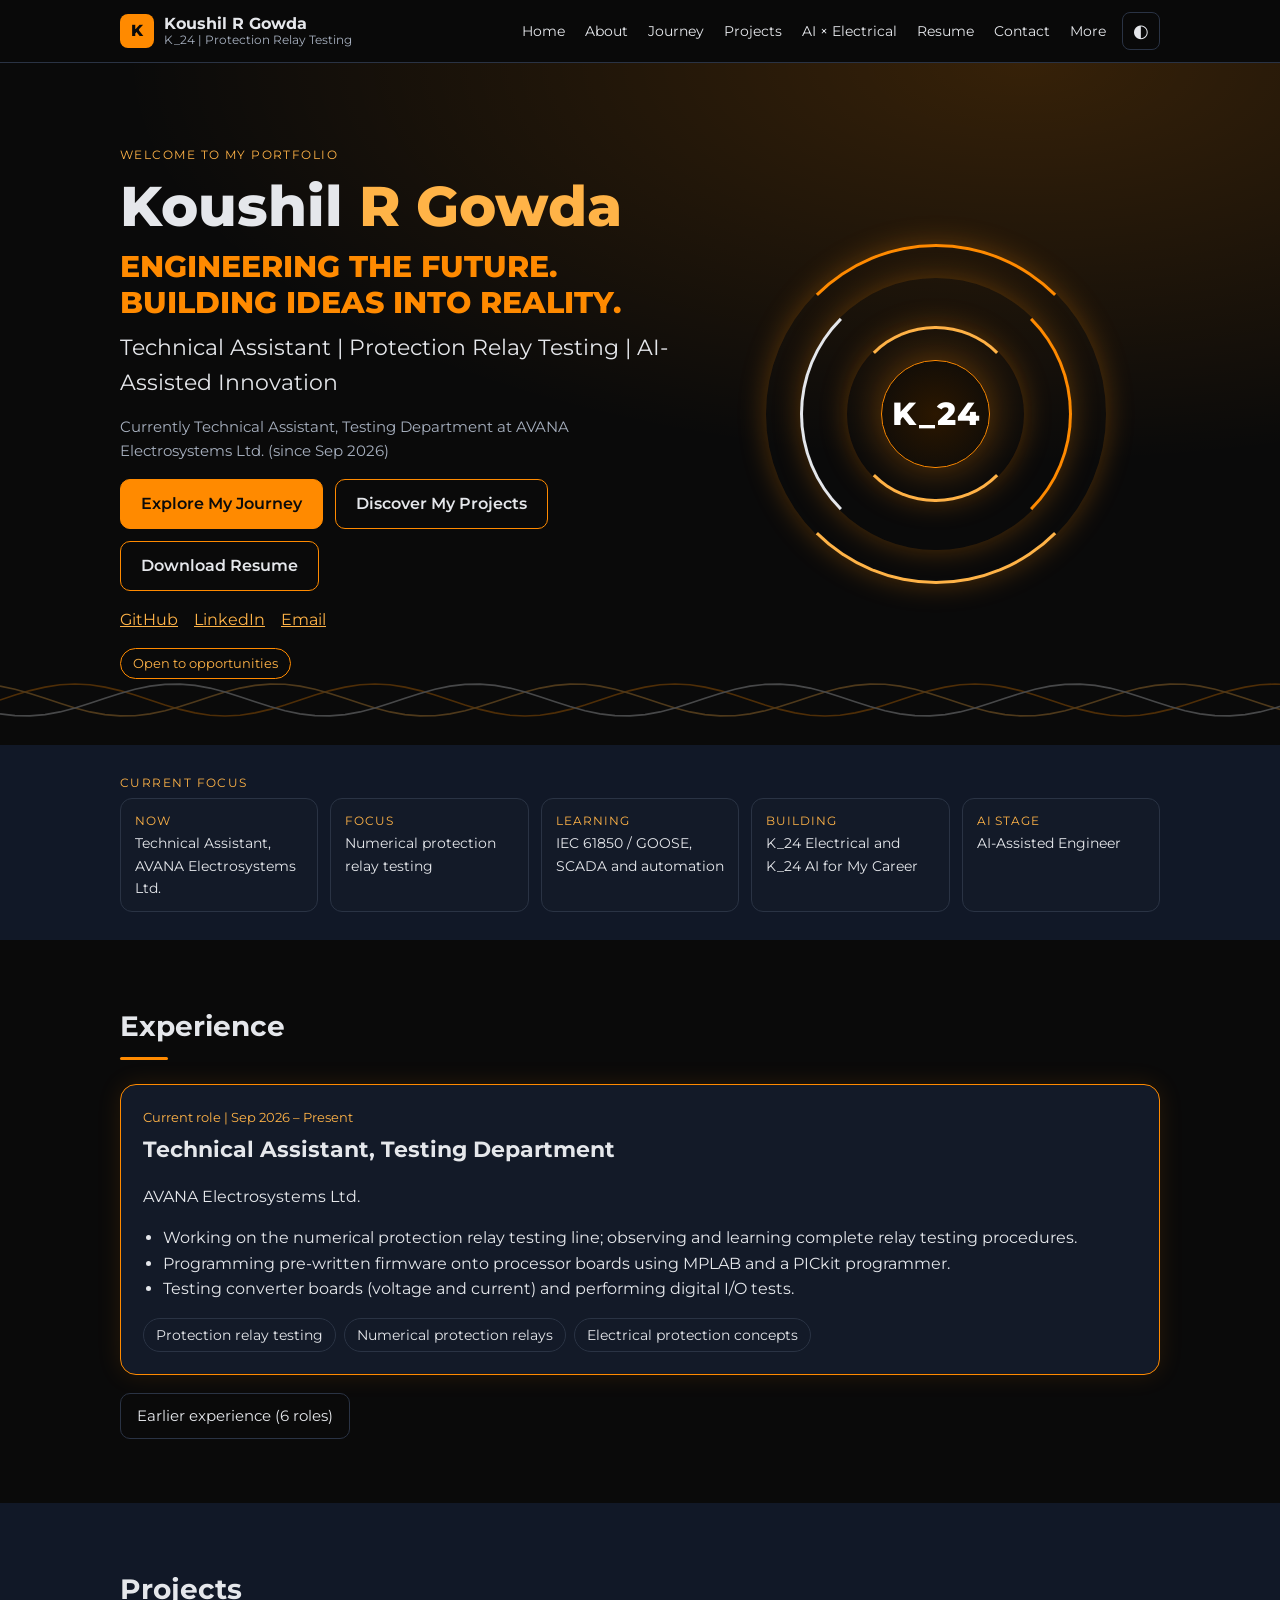
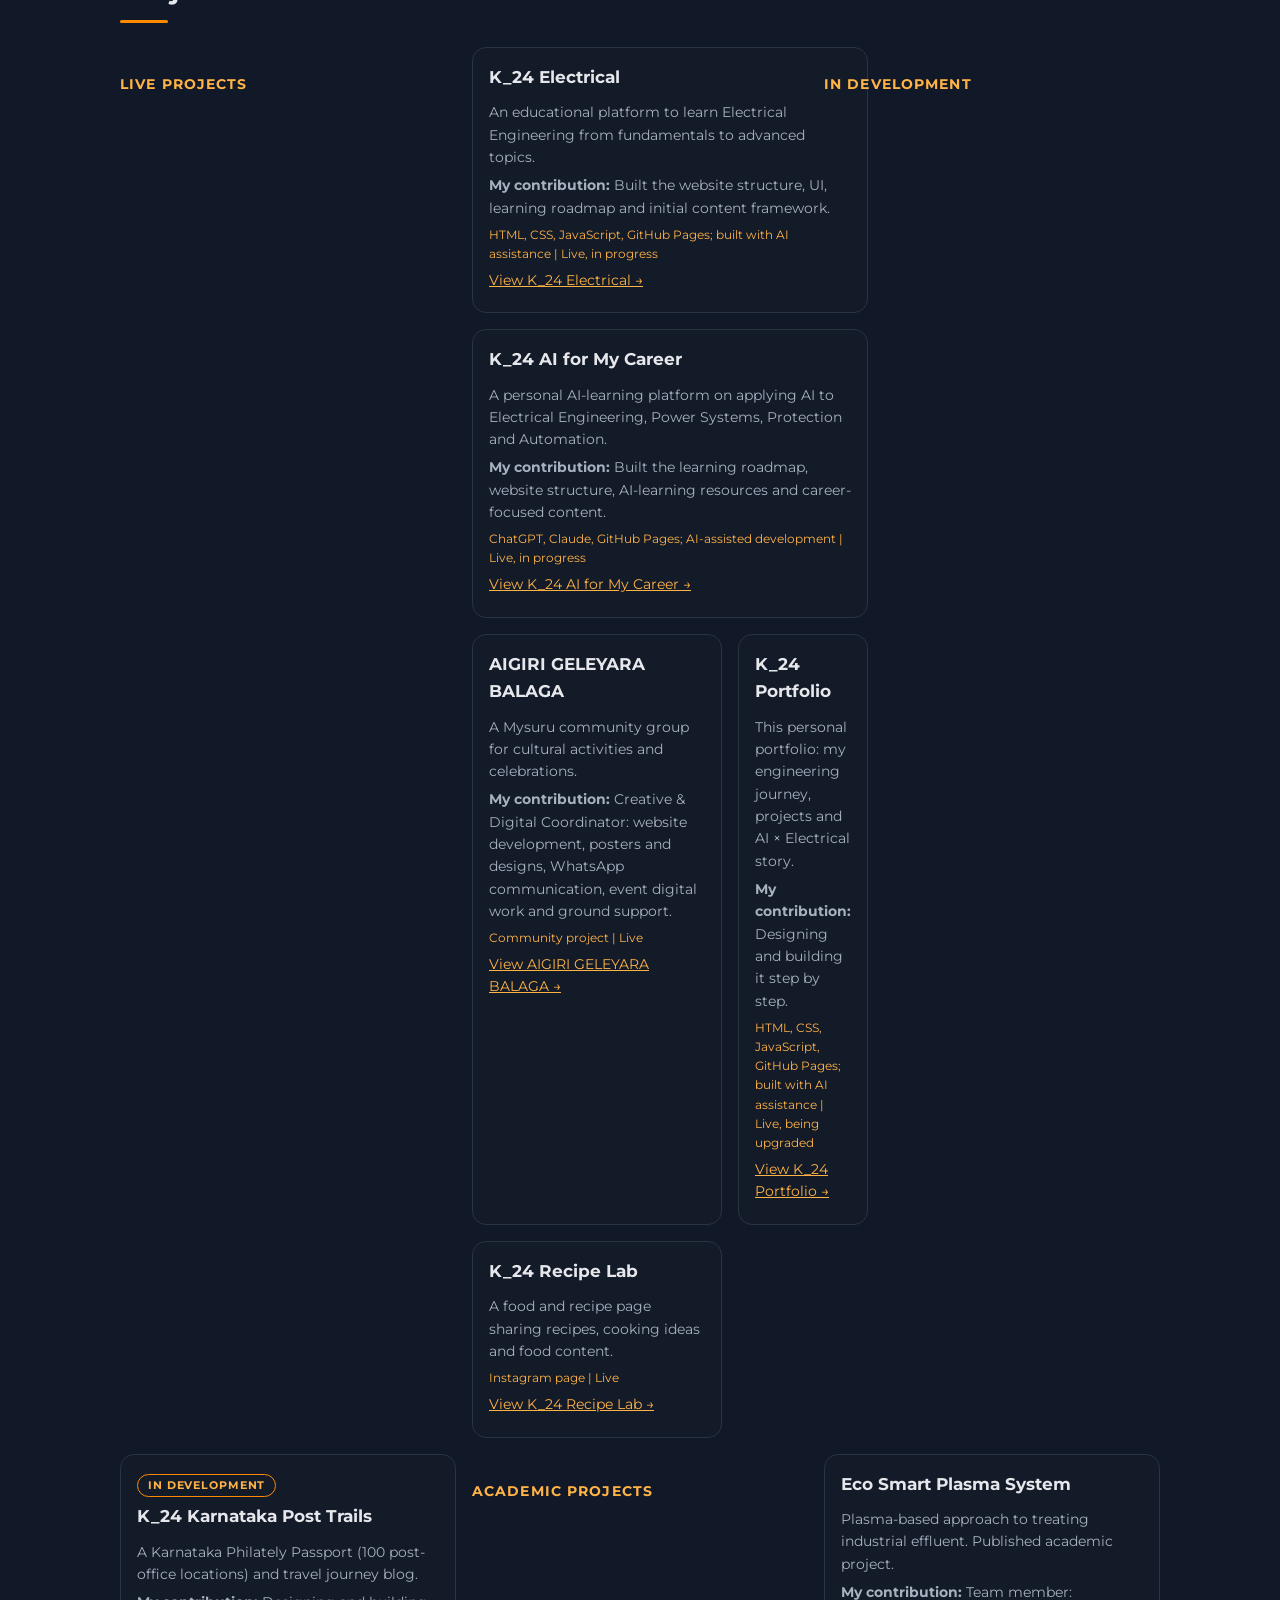
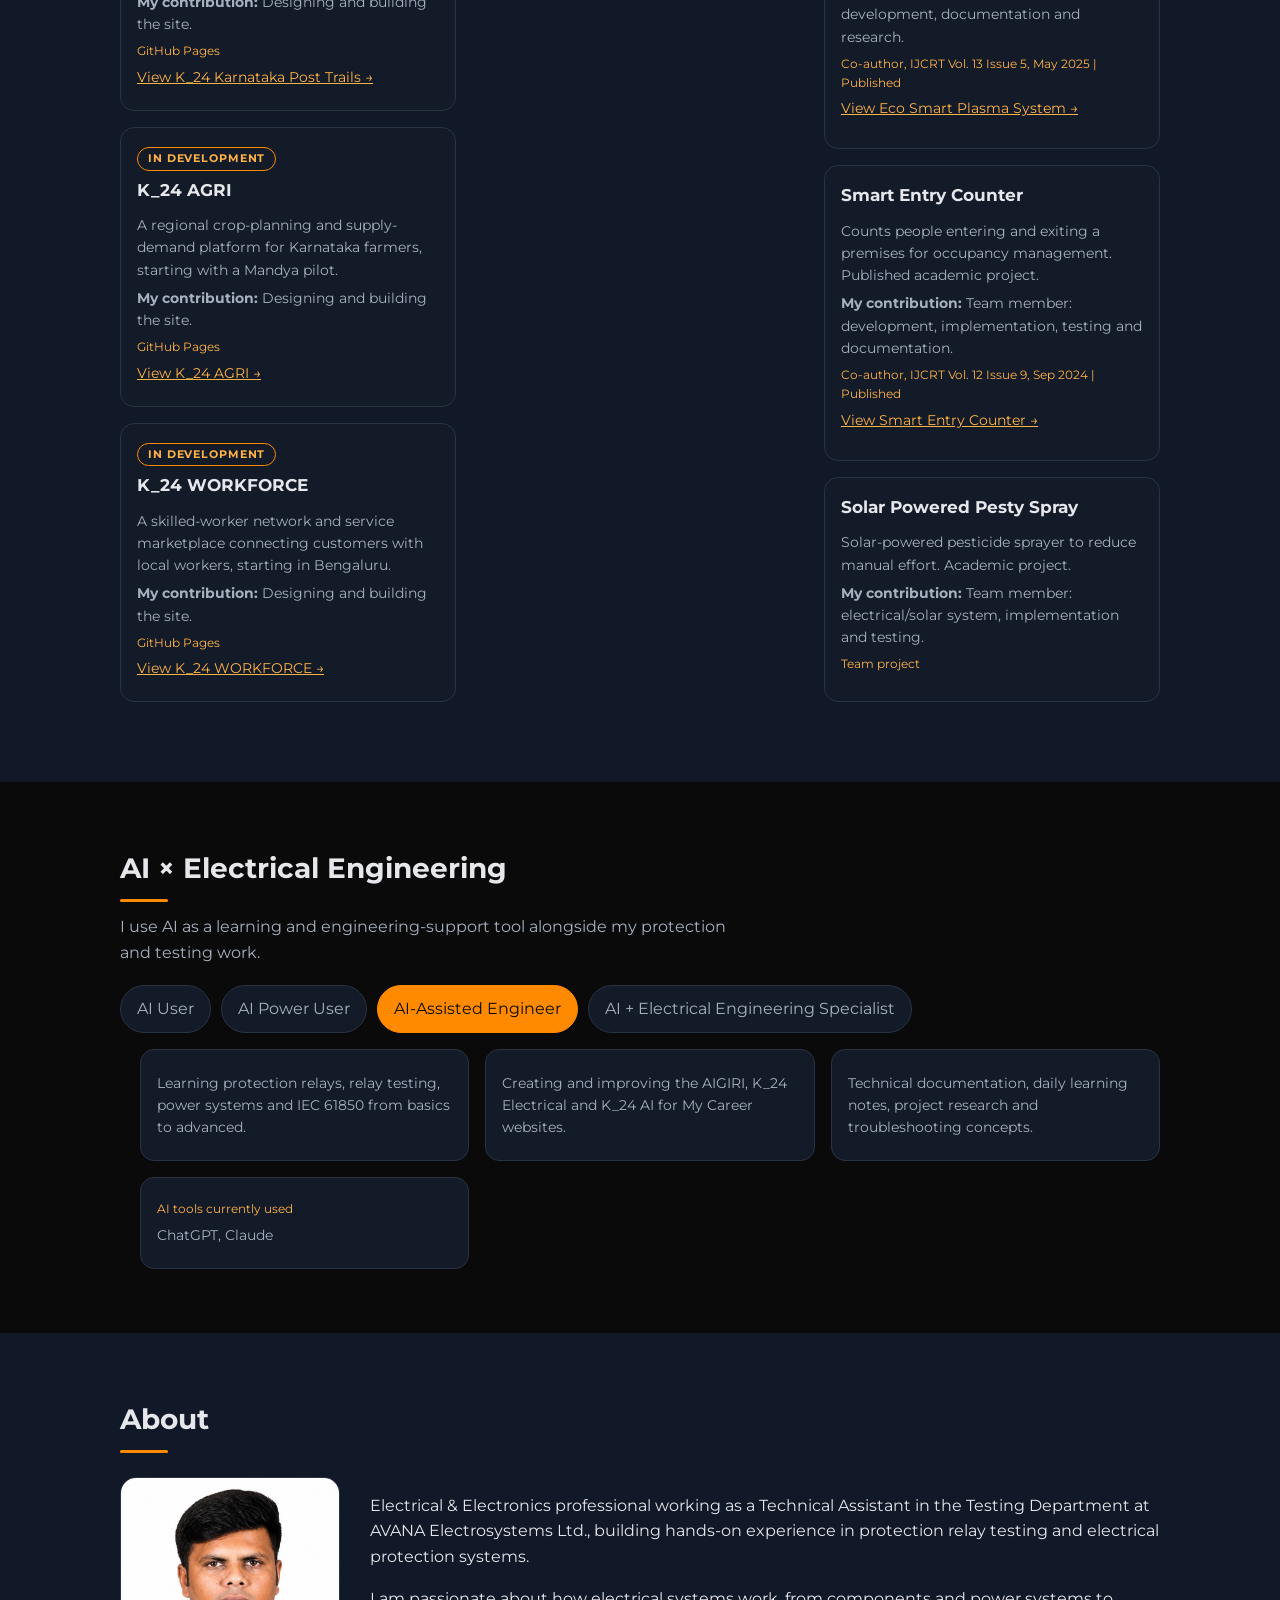
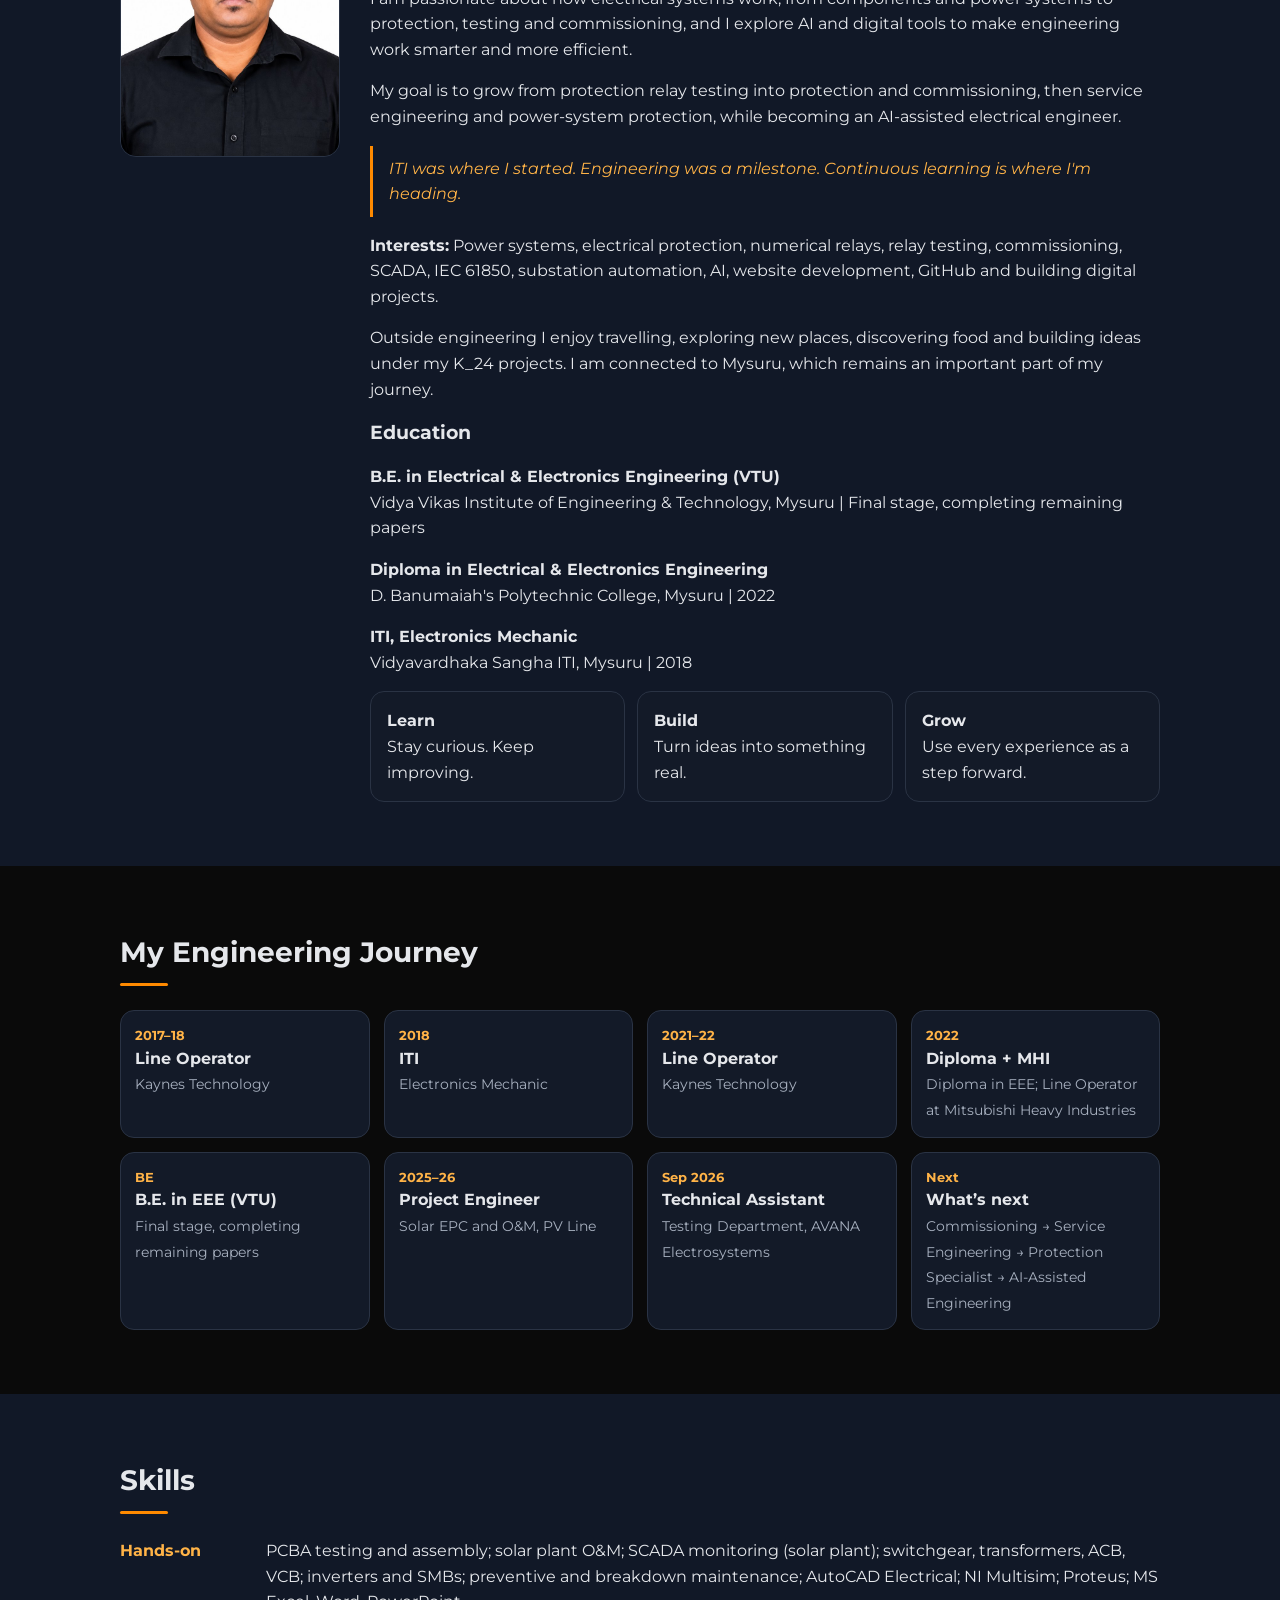
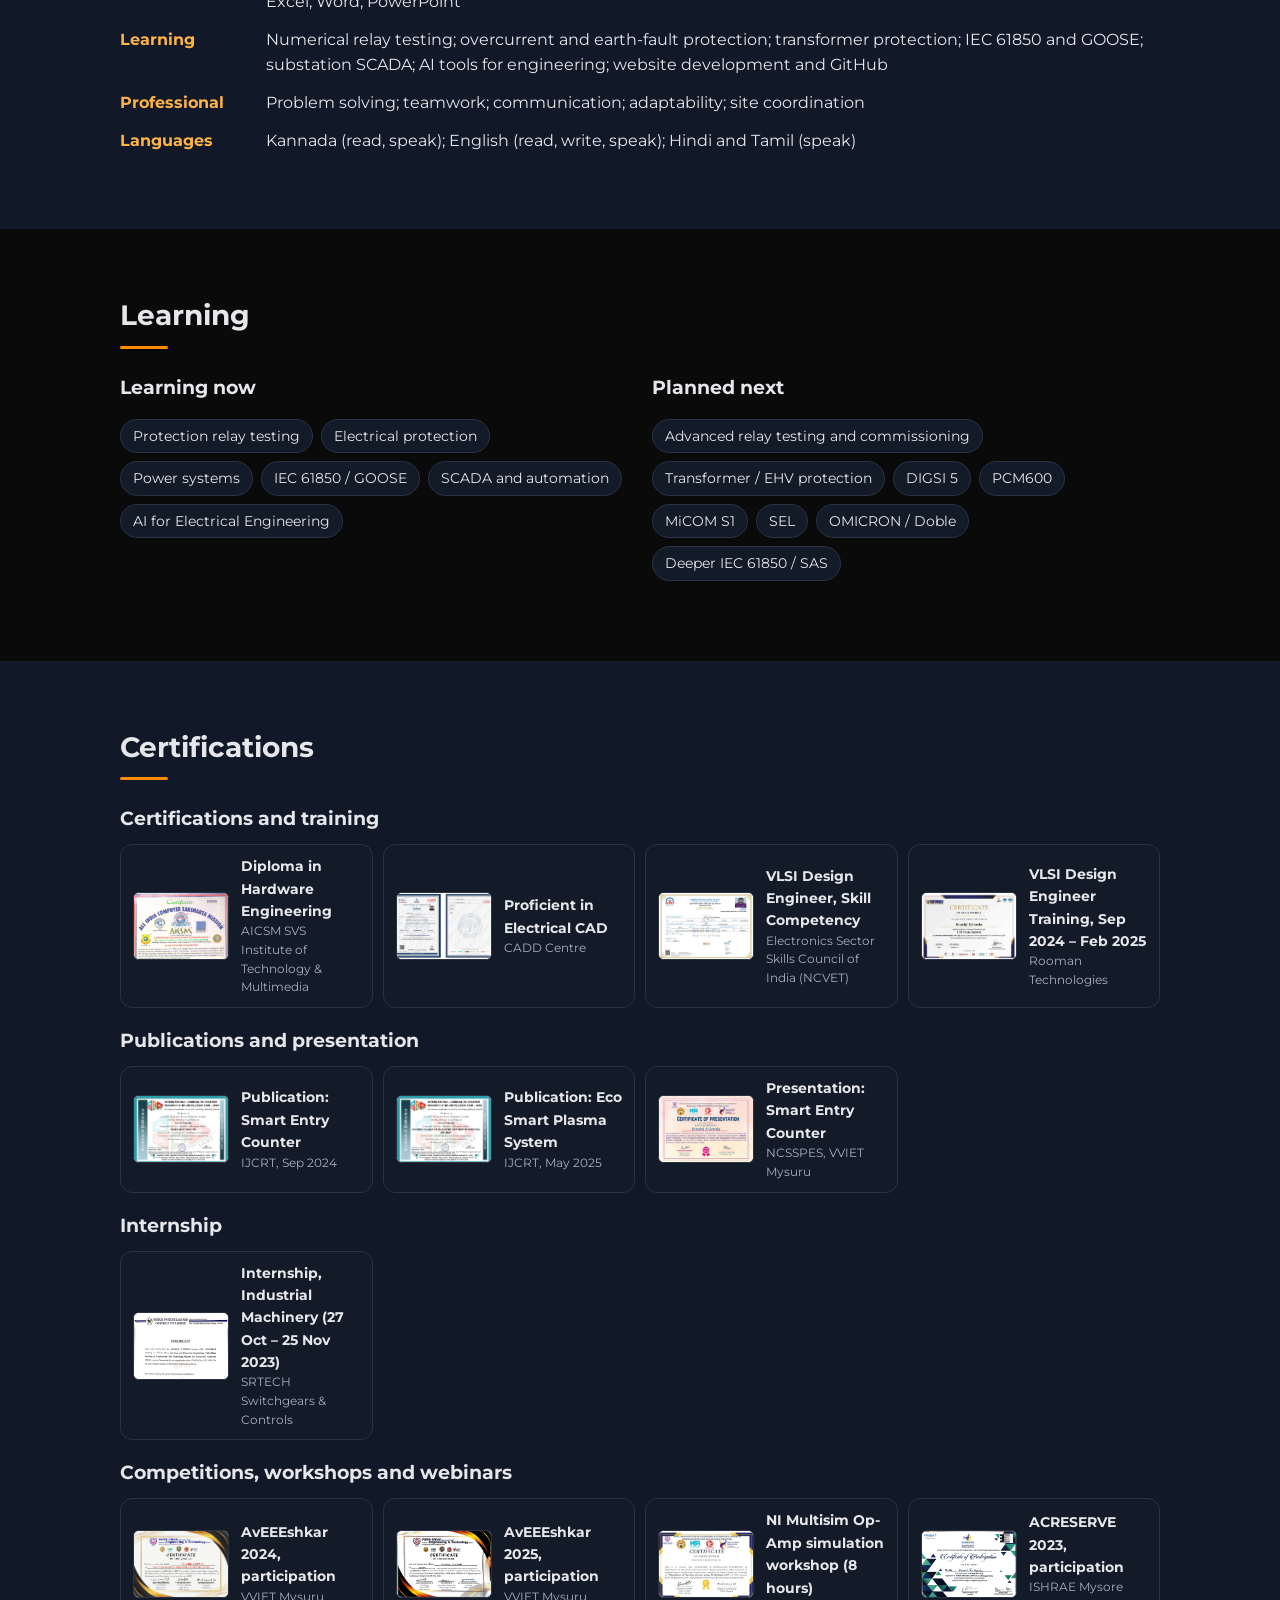
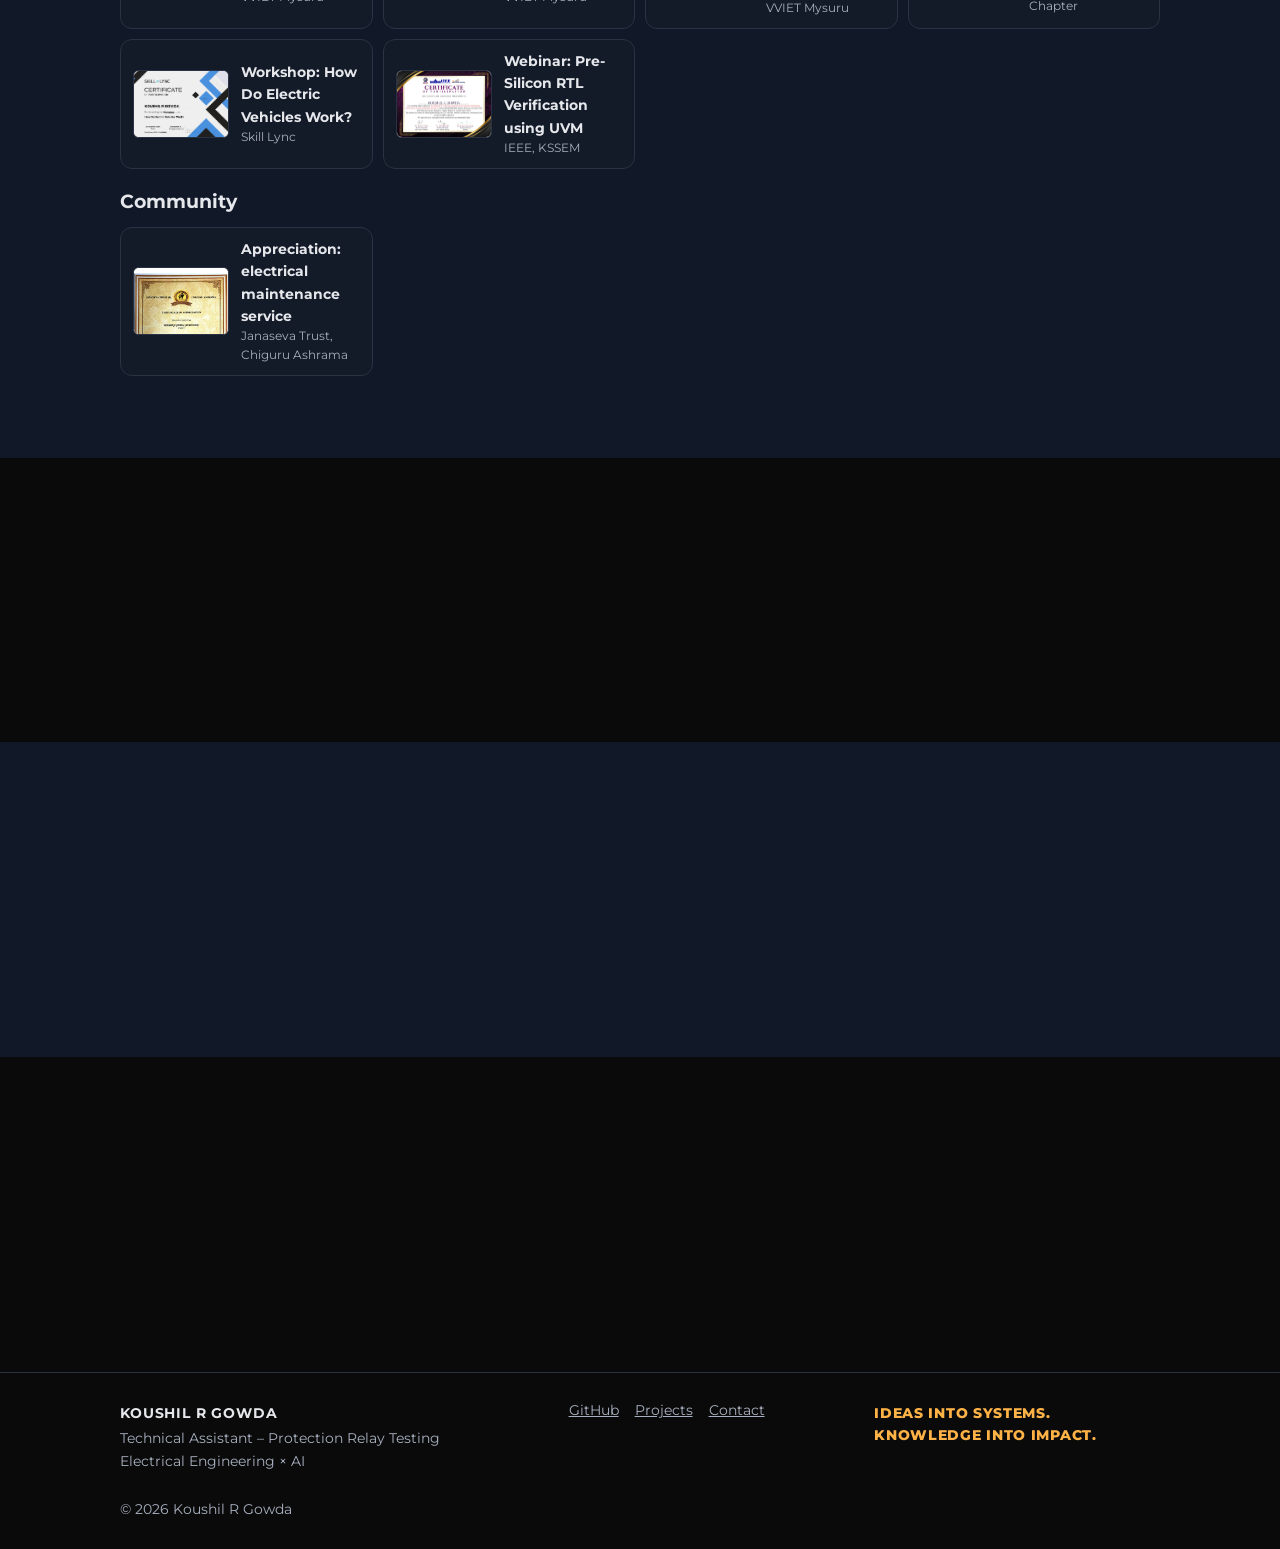
==== commit 6c027887: "Extract uploaded zip" ====
--- a/index.html
+++ b/index.html
@@ -9,15 +9,16 @@
 <meta property="og:type" content="website"><meta property="og:url" content="https://koushil24.github.io/">
 <meta property="og:title" content="Koushil R Gowda | Portfolio">
 <meta property="og:description" content="Building at the intersection of Electrical Engineering, AI and Digital Technology.">
-<link rel="icon" href="data:image/svg+xml,%3Csvg xmlns='http://www.w3.org/2000/svg' viewBox='0 0 32 32'%3E%3Crect width='32' height='32' rx='7' fill='%232f9bff'/%3E%3Ctext x='16' y='23' font-size='20' font-weight='700' text-anchor='middle' fill='white' font-family='Arial'%3EK%3C/text%3E%3C/svg%3E">
-<meta name="theme-color" content="#0a1a2f">
+<link rel="icon" href="data:image/svg+xml,%3Csvg xmlns='http://www.w3.org/2000/svg' viewBox='0 0 32 32'%3E%3Crect width='32' height='32' rx='7' fill='%23ff8a00'/%3E%3Ctext x='16' y='23' font-size='20' font-weight='700' text-anchor='middle' fill='white' font-family='Arial'%3EK%3C/text%3E%3C/svg%3E">
+<meta name="theme-color" content="#0a0a0a">
+<link rel="preconnect" href="https://fonts.googleapis.com"><link rel="preconnect" href="https://fonts.gstatic.com" crossorigin><link rel="stylesheet" href="https://fonts.googleapis.com/css2?family=Montserrat:wght@400;600;800&display=swap">
 <link rel="stylesheet" href="assets/css/style.css">
 <script type="application/ld+json">{"@context":"https://schema.org","@type":"Person","name":"Koushil R Gowda","jobTitle":"Technical Assistant, Testing Department","worksFor":{"@type":"Organization","name":"AVANA Electrosystems Ltd."},"sameAs":["https://github.com/koushil24","https://www.linkedin.com/in/koushil-r"]}</script>
 </head>
 <body>
 <a class="skip" href="#home">Skip to content</a>
 <header class="bar"><div class="wrap nav">
-  <a class="brand" href="#home"><span class="logo">K</span><span>Koushil R Gowda<small>Protection Relay Testing</small></span></a>
+  <a class="brand" href="#home"><span class="logo">K</span><span>Koushil R Gowda<small>K_24 | Protection Relay Testing</small></span></a>
   <button id="menu" aria-label="Menu" aria-expanded="false">&#9776;</button>
   <nav id="links" aria-label="Main">
     <a href="#home">Home</a><a href="#about">About</a><a href="#journey">Journey</a><a href="#projects">Projects</a><a href="#ai">AI × Electrical</a><a href="#resume">Resume</a><a href="#contact">Contact</a>
@@ -27,13 +28,12 @@
 </div></header>
 <main>
 <section id="home" class="hero"><div class="wrap hero-grid">
-  <div><p class="eyebrow">Technical Assistant | Protection Relay Testing | Electrical Engineering × AI</p><h1 id="h-name"></h1><p class="lead" id="h-st"></p><p class="now" id="h-now"></p>
-  <p class="btns"><a class="btn pri" href="#projects">Explore My Work</a><a class="btn" id="h-resume" download>Download Resume</a><a class="lnk" href="#contact">Contact Me &rarr;</a></p>
+  <div><p class="eyebrow">Welcome to my portfolio</p><h1 id="h-name"></h1><p class="accent">Engineering the future.<br>Building ideas into reality.</p><p class="lead">Technical Assistant | Protection Relay Testing | AI-Assisted Innovation</p><p class="now" id="h-now"></p>
+  <p class="btns"><a class="btn pri" href="#journey">Explore My Journey</a><a class="btn" href="#projects">Discover My Projects</a><a class="btn" id="h-resume" download>Download Resume</a></p>
   <p class="soc" id="h-soc"></p><p><span class="badge" id="h-badge"></span></p></div>
-  <aside class="glance" aria-label="At a glance"><svg class="trace" viewBox="0 0 240 40" role="img" aria-label="Illustrative relay trace: a normal waveform, a fault, then a trip"><path d="M0,20.0 L4,16.1 L8,13.0 L12,11.3 L16,11.2 L20,12.8 L24,15.9 L28,19.7 L32,23.6 L36,26.8 L40,28.7 L44,28.9 L48,27.3 L52,24.4 L56,20.5 L60,16.6 L64,13.4 L68,11.4 L72,11.1 L76,12.5 L80,15.4 L84,19.2 L88,23.1 L92,26.4 L96,28.5 L100,28.9 L104,27.6 L108,24.8 L112,21.1 L116,17.1 L120,13.8 L121,12.8 L124,10.3 L127,8.6 L130,8.1 L133,9.1 L136,11.8 L139,15.9 L142,21.2 L145,27.0 L148,32.6 L151,37.4 L154,40.6 L157,41.6 L160,40.2 L163,36.2 L166,29.9 L169,21.9 L172,13.0 L175,4.2 L178,-3.5 L181,20.0 L187,20.0 L193,20.0 L199,20.0 L205,20.0 L211,20.0 L217,20.0 L223,20.0 L229,20.0 L235,20.0" pathLength="1" fill="none" stroke="currentColor" stroke-width="2"/><text x="190" y="12" class="trip">TRIP</text></svg><p class="gh">At a glance &middot; relay trace is illustrative</p><dl id="gl"></dl></aside>
-  <div class="wv" aria-hidden="true"><svg viewBox="0 0 2400 90" preserveAspectRatio="none"><path d="M0,45.0 L15,40.1 L30,35.6 L45,32.1 L60,29.8 L75,29.0 L90,29.8 L105,32.1 L120,35.6 L135,40.1 L150,45.0 L165,49.9 L180,54.4 L195,57.9 L210,60.2 L225,61.0 L240,60.2 L255,57.9 L270,54.4 L285,49.9 L300,45.0 L315,40.1 L330,35.6 L345,32.1 L360,29.8 L375,29.0 L390,29.8 L405,32.1 L420,35.6 L435,40.1 L450,45.0 L465,49.9 L480,54.4 L495,57.9 L510,60.2 L525,61.0 L540,60.2 L555,57.9 L570,54.4 L585,49.9 L600,45.0 L615,40.1 L630,35.6 L645,32.1 L660,29.8 L675,29.0 L690,29.8 L705,32.1 L720,35.6 L735,40.1 L750,45.0 L765,49.9 L780,54.4 L795,57.9 L810,60.2 L825,61.0 L840,60.2 L855,57.9 L870,54.4 L885,49.9 L900,45.0 L915,40.1 L930,35.6 L945,32.1 L960,29.8 L975,29.0 L990,29.8 L1005,32.1 L1020,35.6 L1035,40.1 L1050,45.0 L1065,49.9 L1080,54.4 L1095,57.9 L1110,60.2 L1125,61.0 L1140,60.2 L1155,57.9 L1170,54.4 L1185,49.9 L1200,45.0 L1215,40.1 L1230,35.6 L1245,32.1 L1260,29.8 L1275,29.0 L1290,29.8 L1305,32.1 L1320,35.6 L1335,40.1 L1350,45.0 L1365,49.9 L1380,54.4 L1395,57.9 L1410,60.2 L1425,61.0 L1440,60.2 L1455,57.9 L1470,54.4 L1485,49.9 L1500,45.0 L1515,40.1 L1530,35.6 L1545,32.1 L1560,29.8 L1575,29.0 L1590,29.8 L1605,32.1 L1620,35.6 L1635,40.1 L1650,45.0 L1665,49.9 L1680,54.4 L1695,57.9 L1710,60.2 L1725,61.0 L1740,60.2 L1755,57.9 L1770,54.4 L1785,49.9 L1800,45.0 L1815,40.1 L1830,35.6 L1845,32.1 L1860,29.8 L1875,29.0 L1890,29.8 L1905,32.1 L1920,35.6 L1935,40.1 L1950,45.0 L1965,49.9 L1980,54.4 L1995,57.9 L2010,60.2 L2025,61.0 L2040,60.2 L2055,57.9 L2070,54.4 L2085,49.9 L2100,45.0 L2115,40.1 L2130,35.6 L2145,32.1 L2160,29.8 L2175,29.0 L2190,29.8 L2205,32.1 L2220,35.6 L2235,40.1 L2250,45.0 L2265,49.9 L2280,54.4 L2295,57.9 L2310,60.2 L2325,61.0 L2340,60.2 L2355,57.9 L2370,54.4 L2385,49.9 L2400,45.0" stroke="#2f9bff" fill="none" stroke-width="1.6"/><path d="M0,31.1 L15,34.3 L30,38.5 L45,43.3 L60,48.3 L75,53.0 L90,56.9 L105,59.6 L120,60.9 L135,60.7 L150,58.9 L165,55.7 L180,51.5 L195,46.7 L210,41.7 L225,37.0 L240,33.1 L255,30.4 L270,29.1 L285,29.3 L300,31.1 L315,34.3 L330,38.5 L345,43.3 L360,48.3 L375,53.0 L390,56.9 L405,59.6 L420,60.9 L435,60.7 L450,58.9 L465,55.7 L480,51.5 L495,46.7 L510,41.7 L525,37.0 L540,33.1 L555,30.4 L570,29.1 L585,29.3 L600,31.1 L615,34.3 L630,38.5 L645,43.3 L660,48.3 L675,53.0 L690,56.9 L705,59.6 L720,60.9 L735,60.7 L750,58.9 L765,55.7 L780,51.5 L795,46.7 L810,41.7 L825,37.0 L840,33.1 L855,30.4 L870,29.1 L885,29.3 L900,31.1 L915,34.3 L930,38.5 L945,43.3 L960,48.3 L975,53.0 L990,56.9 L1005,59.6 L1020,60.9 L1035,60.7 L1050,58.9 L1065,55.7 L1080,51.5 L1095,46.7 L1110,41.7 L1125,37.0 L1140,33.1 L1155,30.4 L1170,29.1 L1185,29.3 L1200,31.1 L1215,34.3 L1230,38.5 L1245,43.3 L1260,48.3 L1275,53.0 L1290,56.9 L1305,59.6 L1320,60.9 L1335,60.7 L1350,58.9 L1365,55.7 L1380,51.5 L1395,46.7 L1410,41.7 L1425,37.0 L1440,33.1 L1455,30.4 L1470,29.1 L1485,29.3 L1500,31.1 L1515,34.3 L1530,38.5 L1545,43.3 L1560,48.3 L1575,53.0 L1590,56.9 L1605,59.6 L1620,60.9 L1635,60.7 L1650,58.9 L1665,55.7 L1680,51.5 L1695,46.7 L1710,41.7 L1725,37.0 L1740,33.1 L1755,30.4 L1770,29.1 L1785,29.3 L1800,31.1 L1815,34.3 L1830,38.5 L1845,43.3 L1860,48.3 L1875,53.0 L1890,56.9 L1905,59.6 L1920,60.9 L1935,60.7 L1950,58.9 L1965,55.7 L1980,51.5 L1995,46.7 L2010,41.7 L2025,37.0 L2040,33.1 L2055,30.4 L2070,29.1 L2085,29.3 L2100,31.1 L2115,34.3 L2130,38.5 L2145,43.3 L2160,48.3 L2175,53.0 L2190,56.9 L2205,59.6 L2220,60.9 L2235,60.7 L2250,58.9 L2265,55.7 L2280,51.5 L2295,46.7 L2310,41.7 L2325,37.0 L2340,33.1 L2355,30.4 L2370,29.1 L2385,29.3 L2400,31.1" stroke="#6fd0ff" fill="none" stroke-width="1.6"/><path d="M0,58.9 L15,60.6 L30,60.9 L45,59.6 L60,56.9 L75,53.0 L90,48.3 L105,43.3 L120,38.5 L135,34.3 L150,31.1 L165,29.4 L180,29.1 L195,30.4 L210,33.1 L225,37.0 L240,41.7 L255,46.7 L270,51.5 L285,55.7 L300,58.9 L315,60.6 L330,60.9 L345,59.6 L360,56.9 L375,53.0 L390,48.3 L405,43.3 L420,38.5 L435,34.3 L450,31.1 L465,29.4 L480,29.1 L495,30.4 L510,33.1 L525,37.0 L540,41.7 L555,46.7 L570,51.5 L585,55.7 L600,58.9 L615,60.6 L630,60.9 L645,59.6 L660,56.9 L675,53.0 L690,48.3 L705,43.3 L720,38.5 L735,34.3 L750,31.1 L765,29.4 L780,29.1 L795,30.4 L810,33.1 L825,37.0 L840,41.7 L855,46.7 L870,51.5 L885,55.7 L900,58.9 L915,60.6 L930,60.9 L945,59.6 L960,56.9 L975,53.0 L990,48.3 L1005,43.3 L1020,38.5 L1035,34.3 L1050,31.1 L1065,29.4 L1080,29.1 L1095,30.4 L1110,33.1 L1125,37.0 L1140,41.7 L1155,46.7 L1170,51.5 L1185,55.7 L1200,58.9 L1215,60.6 L1230,60.9 L1245,59.6 L1260,56.9 L1275,53.0 L1290,48.3 L1305,43.3 L1320,38.5 L1335,34.3 L1350,31.1 L1365,29.4 L1380,29.1 L1395,30.4 L1410,33.1 L1425,37.0 L1440,41.7 L1455,46.7 L1470,51.5 L1485,55.7 L1500,58.9 L1515,60.6 L1530,60.9 L1545,59.6 L1560,56.9 L1575,53.0 L1590,48.3 L1605,43.3 L1620,38.5 L1635,34.3 L1650,31.1 L1665,29.4 L1680,29.1 L1695,30.4 L1710,33.1 L1725,37.0 L1740,41.7 L1755,46.7 L1770,51.5 L1785,55.7 L1800,58.9 L1815,60.6 L1830,60.9 L1845,59.6 L1860,56.9 L1875,53.0 L1890,48.3 L1905,43.3 L1920,38.5 L1935,34.3 L1950,31.1 L1965,29.4 L1980,29.1 L1995,30.4 L2010,33.1 L2025,37.0 L2040,41.7 L2055,46.7 L2070,51.5 L2085,55.7 L2100,58.9 L2115,60.6 L2130,60.9 L2145,59.6 L2160,56.9 L2175,53.0 L2190,48.3 L2205,43.3 L2220,38.5 L2235,34.3 L2250,31.1 L2265,29.4 L2280,29.1 L2295,30.4 L2310,33.1 L2325,37.0 L2340,41.7 L2355,46.7 L2370,51.5 L2385,55.7 L2400,58.9" stroke="#1d6fc4" fill="none" stroke-width="1.6"/></svg></div>
-  <svg class="art" viewBox="0 0 300 220" aria-hidden="true"><g fill="none" stroke="currentColor" stroke-width="2"><path d="M40 200V70l-20 20M40 70l20 20M30 100h20M30 130h20M30 160h20"/><path d="M150 200V50l-24 24M150 50l24 24M138 90h24M138 130h24M138 170h24"/><path d="M260 200V80l-20 20M260 80l20 20M250 120h20M250 160h20"/><path class="wire" id="wp" d="M40 70Q95 95 150 50Q205 100 260 80"/></g><circle r="4" fill="#6fd0ff"><animateMotion dur="3.2s" repeatCount="indefinite"><mpath href="#wp"/></animateMotion></circle><circle r="4" fill="#6fd0ff"><animateMotion dur="3.2s" begin="1.6s" repeatCount="indefinite"><mpath href="#wp"/></animateMotion></circle></svg>
-</div></section>
+  <div class="orb" role="img" aria-label="K_24 emblem with rotating rings"><i></i><i></i><i></i><b>K_24</b></div>
+</div><div class="wv" aria-hidden="true"><svg viewBox="0 0 2400 90" preserveAspectRatio="none"><path d="M0,45.0 L15,40.1 L30,35.6 L45,32.1 L60,29.8 L75,29.0 L90,29.8 L105,32.1 L120,35.6 L135,40.1 L150,45.0 L165,49.9 L180,54.4 L195,57.9 L210,60.2 L225,61.0 L240,60.2 L255,57.9 L270,54.4 L285,49.9 L300,45.0 L315,40.1 L330,35.6 L345,32.1 L360,29.8 L375,29.0 L390,29.8 L405,32.1 L420,35.6 L435,40.1 L450,45.0 L465,49.9 L480,54.4 L495,57.9 L510,60.2 L525,61.0 L540,60.2 L555,57.9 L570,54.4 L585,49.9 L600,45.0 L615,40.1 L630,35.6 L645,32.1 L660,29.8 L675,29.0 L690,29.8 L705,32.1 L720,35.6 L735,40.1 L750,45.0 L765,49.9 L780,54.4 L795,57.9 L810,60.2 L825,61.0 L840,60.2 L855,57.9 L870,54.4 L885,49.9 L900,45.0 L915,40.1 L930,35.6 L945,32.1 L960,29.8 L975,29.0 L990,29.8 L1005,32.1 L1020,35.6 L1035,40.1 L1050,45.0 L1065,49.9 L1080,54.4 L1095,57.9 L1110,60.2 L1125,61.0 L1140,60.2 L1155,57.9 L1170,54.4 L1185,49.9 L1200,45.0 L1215,40.1 L1230,35.6 L1245,32.1 L1260,29.8 L1275,29.0 L1290,29.8 L1305,32.1 L1320,35.6 L1335,40.1 L1350,45.0 L1365,49.9 L1380,54.4 L1395,57.9 L1410,60.2 L1425,61.0 L1440,60.2 L1455,57.9 L1470,54.4 L1485,49.9 L1500,45.0 L1515,40.1 L1530,35.6 L1545,32.1 L1560,29.8 L1575,29.0 L1590,29.8 L1605,32.1 L1620,35.6 L1635,40.1 L1650,45.0 L1665,49.9 L1680,54.4 L1695,57.9 L1710,60.2 L1725,61.0 L1740,60.2 L1755,57.9 L1770,54.4 L1785,49.9 L1800,45.0 L1815,40.1 L1830,35.6 L1845,32.1 L1860,29.8 L1875,29.0 L1890,29.8 L1905,32.1 L1920,35.6 L1935,40.1 L1950,45.0 L1965,49.9 L1980,54.4 L1995,57.9 L2010,60.2 L2025,61.0 L2040,60.2 L2055,57.9 L2070,54.4 L2085,49.9 L2100,45.0 L2115,40.1 L2130,35.6 L2145,32.1 L2160,29.8 L2175,29.0 L2190,29.8 L2205,32.1 L2220,35.6 L2235,40.1 L2250,45.0 L2265,49.9 L2280,54.4 L2295,57.9 L2310,60.2 L2325,61.0 L2340,60.2 L2355,57.9 L2370,54.4 L2385,49.9 L2400,45.0" stroke="#ff8a00" fill="none" stroke-width="1.6"/><path d="M0,31.1 L15,34.3 L30,38.5 L45,43.3 L60,48.3 L75,53.0 L90,56.9 L105,59.6 L120,60.9 L135,60.7 L150,58.9 L165,55.7 L180,51.5 L195,46.7 L210,41.7 L225,37.0 L240,33.1 L255,30.4 L270,29.1 L285,29.3 L300,31.1 L315,34.3 L330,38.5 L345,43.3 L360,48.3 L375,53.0 L390,56.9 L405,59.6 L420,60.9 L435,60.7 L450,58.9 L465,55.7 L480,51.5 L495,46.7 L510,41.7 L525,37.0 L540,33.1 L555,30.4 L570,29.1 L585,29.3 L600,31.1 L615,34.3 L630,38.5 L645,43.3 L660,48.3 L675,53.0 L690,56.9 L705,59.6 L720,60.9 L735,60.7 L750,58.9 L765,55.7 L780,51.5 L795,46.7 L810,41.7 L825,37.0 L840,33.1 L855,30.4 L870,29.1 L885,29.3 L900,31.1 L915,34.3 L930,38.5 L945,43.3 L960,48.3 L975,53.0 L990,56.9 L1005,59.6 L1020,60.9 L1035,60.7 L1050,58.9 L1065,55.7 L1080,51.5 L1095,46.7 L1110,41.7 L1125,37.0 L1140,33.1 L1155,30.4 L1170,29.1 L1185,29.3 L1200,31.1 L1215,34.3 L1230,38.5 L1245,43.3 L1260,48.3 L1275,53.0 L1290,56.9 L1305,59.6 L1320,60.9 L1335,60.7 L1350,58.9 L1365,55.7 L1380,51.5 L1395,46.7 L1410,41.7 L1425,37.0 L1440,33.1 L1455,30.4 L1470,29.1 L1485,29.3 L1500,31.1 L1515,34.3 L1530,38.5 L1545,43.3 L1560,48.3 L1575,53.0 L1590,56.9 L1605,59.6 L1620,60.9 L1635,60.7 L1650,58.9 L1665,55.7 L1680,51.5 L1695,46.7 L1710,41.7 L1725,37.0 L1740,33.1 L1755,30.4 L1770,29.1 L1785,29.3 L1800,31.1 L1815,34.3 L1830,38.5 L1845,43.3 L1860,48.3 L1875,53.0 L1890,56.9 L1905,59.6 L1920,60.9 L1935,60.7 L1950,58.9 L1965,55.7 L1980,51.5 L1995,46.7 L2010,41.7 L2025,37.0 L2040,33.1 L2055,30.4 L2070,29.1 L2085,29.3 L2100,31.1 L2115,34.3 L2130,38.5 L2145,43.3 L2160,48.3 L2175,53.0 L2190,56.9 L2205,59.6 L2220,60.9 L2235,60.7 L2250,58.9 L2265,55.7 L2280,51.5 L2295,46.7 L2310,41.7 L2325,37.0 L2340,33.1 L2355,30.4 L2370,29.1 L2385,29.3 L2400,31.1" stroke="#ffb347" fill="none" stroke-width="1.6"/><path d="M0,58.9 L15,60.6 L30,60.9 L45,59.6 L60,56.9 L75,53.0 L90,48.3 L105,43.3 L120,38.5 L135,34.3 L150,31.1 L165,29.4 L180,29.1 L195,30.4 L210,33.1 L225,37.0 L240,41.7 L255,46.7 L270,51.5 L285,55.7 L300,58.9 L315,60.6 L330,60.9 L345,59.6 L360,56.9 L375,53.0 L390,48.3 L405,43.3 L420,38.5 L435,34.3 L450,31.1 L465,29.4 L480,29.1 L495,30.4 L510,33.1 L525,37.0 L540,41.7 L555,46.7 L570,51.5 L585,55.7 L600,58.9 L615,60.6 L630,60.9 L645,59.6 L660,56.9 L675,53.0 L690,48.3 L705,43.3 L720,38.5 L735,34.3 L750,31.1 L765,29.4 L780,29.1 L795,30.4 L810,33.1 L825,37.0 L840,41.7 L855,46.7 L870,51.5 L885,55.7 L900,58.9 L915,60.6 L930,60.9 L945,59.6 L960,56.9 L975,53.0 L990,48.3 L1005,43.3 L1020,38.5 L1035,34.3 L1050,31.1 L1065,29.4 L1080,29.1 L1095,30.4 L1110,33.1 L1125,37.0 L1140,41.7 L1155,46.7 L1170,51.5 L1185,55.7 L1200,58.9 L1215,60.6 L1230,60.9 L1245,59.6 L1260,56.9 L1275,53.0 L1290,48.3 L1305,43.3 L1320,38.5 L1335,34.3 L1350,31.1 L1365,29.4 L1380,29.1 L1395,30.4 L1410,33.1 L1425,37.0 L1440,41.7 L1455,46.7 L1470,51.5 L1485,55.7 L1500,58.9 L1515,60.6 L1530,60.9 L1545,59.6 L1560,56.9 L1575,53.0 L1590,48.3 L1605,43.3 L1620,38.5 L1635,34.3 L1650,31.1 L1665,29.4 L1680,29.1 L1695,30.4 L1710,33.1 L1725,37.0 L1740,41.7 L1755,46.7 L1770,51.5 L1785,55.7 L1800,58.9 L1815,60.6 L1830,60.9 L1845,59.6 L1860,56.9 L1875,53.0 L1890,48.3 L1905,43.3 L1920,38.5 L1935,34.3 L1950,31.1 L1965,29.4 L1980,29.1 L1995,30.4 L2010,33.1 L2025,37.0 L2040,41.7 L2055,46.7 L2070,51.5 L2085,55.7 L2100,58.9 L2115,60.6 L2130,60.9 L2145,59.6 L2160,56.9 L2175,53.0 L2190,48.3 L2205,43.3 L2220,38.5 L2235,34.3 L2250,31.1 L2265,29.4 L2280,29.1 L2295,30.4 L2310,33.1 L2325,37.0 L2340,41.7 L2355,46.7 L2370,51.5 L2385,55.7 L2400,58.9" stroke="#e5e7eb" fill="none" stroke-width="1.6"/></svg></div></section>
+<section class="strip"><div class="wrap"><p class="gh">Current focus</p><div class="gl" id="gl"></div></div></section>
 <section id="experience"><div class="wrap"><h2>Experience</h2><div id="ex"></div></div></section>
 <section id="projects"><div class="wrap"><h2>Projects</h2><div class="grid" id="pr"></div><p class="soon" id="soon"></p></div></section>
 <section id="ai"><div class="wrap"><h2>AI × Electrical Engineering</h2><p class="lead2">I use AI as a learning and engineering-support tool alongside my protection and testing work.</p><ol class="stages" id="st"></ol><div class="grid" id="ai-u"></div></div></section>
@@ -46,7 +46,7 @@
 <section id="resume"><div class="wrap"><h2>Resume</h2><p>One-page summary of my education, experience, skills and projects.</p><p><a class="btn pri" id="r-dl" download>Download Resume (PDF)</a> <a class="btn" id="r-v" target="_blank" rel="noopener">View Resume</a></p></div></section>
 <section id="contact"><div class="wrap"><h2>Contact</h2><p id="c-t"></p><p class="btns" id="c-b"></p></div></section>
 </main>
-<footer><div class="wrap fgrid"><div><p class="fn">KOUSHIL R GOWDA</p><p>Technical Assistant – Protection Relay Testing<br>Electrical Engineering × AI</p></div><nav aria-label="Footer" class="fl"><a href="https://github.com/koushil24" target="_blank" rel="noopener">GitHub</a><a href="#projects">Projects</a><a href="#contact">Contact</a></nav><p id="ft"></p></div></footer>
+<footer><div class="wrap fgrid"><div><p class="fn">KOUSHIL R GOWDA</p><p>Technical Assistant – Protection Relay Testing<br>Electrical Engineering × AI</p></div><nav aria-label="Footer" class="fl"><a href="https://github.com/koushil24" target="_blank" rel="noopener">GitHub</a><a href="#projects">Projects</a><a href="#contact">Contact</a></nav><p class="close">IDEAS INTO SYSTEMS.<br>KNOWLEDGE INTO IMPACT.</p><p id="ft"></p></div></footer>
 <script src="data/profile.js"></script><script src="data/journey.js"></script><script src="data/skills.js"></script><script src="data/experience.js"></script><script src="data/projects.js"></script><script src="data/ai.js"></script><script src="data/learning.js"></script><script src="data/certificates.js"></script>
 <script src="assets/js/main.js"></script>
 </body></html>
--- a/assets/css/style.css
+++ b/assets/css/style.css
@@ -1,7 +1,7 @@
-:root{--bg:#07121f;--bg2:#0c1d33;--card:#0f2540;--bd:#1d3a5f;--tx:#e8f0fa;--mu:#9db3cc;--ac:#2f9bff;--ac2:#6fd0ff}
-[data-theme=light]{--bg:#f4f8fc;--bg2:#e8f0f9;--card:#fff;--bd:#cbd9ea;--tx:#0b2a4a;--mu:#4a6485;--ac:#0b6fd6;--ac2:#0b6fd6}
+:root{--bg:#0a0a0a;--bg2:#111827;--card:#131a28;--bd:#2a3344;--tx:#e5e7eb;--mu:#a7b0bf;--ac:#ff8a00;--ac2:#ffb347}
+[data-theme=light]{--bg:#f6f4f0;--bg2:#eee8de;--card:#fff;--bd:#ddd3c2;--tx:#1a1a1a;--mu:#5b5448;--ac:#c25e00;--ac2:#a34e00}
 *{box-sizing:border-box}html{scroll-behavior:smooth;scroll-padding-top:70px}
-body{margin:0;font:16px/1.6 system-ui,-apple-system,Segoe UI,Roboto,sans-serif;background:var(--bg);color:var(--tx)}
+body{margin:0;font:16px/1.6 Montserrat,system-ui,-apple-system,Segoe UI,Roboto,sans-serif;background:var(--bg);color:var(--tx)}
 a{color:var(--ac2)}.wrap{max-width:1080px;margin:auto;padding:0 20px}
 .skip{position:absolute;left:-999px}.skip:focus{left:8px;top:8px;background:#fff;color:#000;padding:8px;z-index:99}
 .bar{position:sticky;top:0;z-index:20;background:color-mix(in srgb,var(--bg) 88%,transparent);backdrop-filter:blur(8px);border-bottom:1px solid var(--bd)}
@@ -16,7 +16,7 @@
 section{padding:64px 0}section:nth-child(even){background:var(--bg2)}
 h1{font-size:clamp(34px,6vw,56px);line-height:1.1;margin:.2em 0}h1 span{color:var(--ac2)}h2{font-size:28px;margin:0 0 24px}h3{margin:0 0 10px}
 .eyebrow{color:var(--ac2);font-size:12px;letter-spacing:.12em;text-transform:uppercase}.role{font-size:18px;font-weight:600}.tag{color:var(--mu);max-width:520px}
-.hero{padding:70px 0 50px;background:radial-gradient(900px 400px at 80% 0,rgba(47,155,255,.18),transparent)}
+.hero{padding:70px 0 50px;background:radial-gradient(900px 400px at 80% 0,rgba(255,138,0,.18),transparent)}
 .hero-grid{display:grid;grid-template-columns:1.2fr 1fr;gap:30px;align-items:center}.art{color:var(--ac);width:100%;max-height:300px}.wire{stroke:var(--ac2);stroke-dasharray:6 6;animation:flow 3s linear infinite}
 @keyframes flow{to{stroke-dashoffset:-24}}
 .badge{display:inline-block;padding:4px 12px;border:1px solid var(--ac);border-radius:99px;font-size:13px;color:var(--ac2)}
@@ -43,12 +43,31 @@
 .lnk{align-self:center;font-weight:600}.hero{position:relative;overflow:hidden}.hero-grid{grid-template-columns:1.25fr 1fr}.art{position:absolute;right:-20px;bottom:-10px;width:380px;opacity:.1;pointer-events:none}
 .glance{position:relative;background:var(--card);border:1px solid var(--bd);border-radius:16px;padding:18px 20px}.gh{margin:0 0 6px;color:var(--ac2);font-size:12px;letter-spacing:.12em;text-transform:uppercase}
 .glance dl{margin:0}.glance a{display:grid;grid-template-columns:78px 1fr;gap:10px;padding:9px 0;border-top:1px solid var(--bd);text-decoration:none;color:var(--tx);font-size:15px}.glance a:first-child{border-top:0}.glance dt{color:var(--mu);font-size:13px}.glance dd{margin:0}.glance a:hover dd{color:var(--ac2)}
-.feat{background:var(--card);border:1px solid var(--ac);border-radius:16px;padding:22px;margin-bottom:18px;box-shadow:0 0 24px rgba(47,155,255,.12)}.feat h3{font-size:22px;margin:.2em 0}.feat .s{color:var(--ac2);font-size:13px;margin:0}.feat ul{padding-left:20px}.feat .chips{padding:0;margin:12px 0 0}
+.feat{background:var(--card);border:1px solid var(--ac);border-radius:16px;padding:22px;margin-bottom:18px;box-shadow:0 0 24px rgba(255,138,0,.12)}.feat h3{font-size:22px;margin:.2em 0}.feat .s{color:var(--ac2);font-size:13px;margin:0}.feat ul{padding-left:20px}.feat .chips{padding:0;margin:12px 0 0}
 .more summary{display:inline-block;padding:10px 16px;border:1px solid var(--bd);border-radius:10px;font-size:15px}.more .job{margin-top:14px}
-@media(min-width:700px){.card.f{grid-column:span 2}}
+@media(min-width:1000px){.card.f{grid-column:span 2}}
 .rv{opacity:0;transform:translateY(14px);transition:opacity .6s,transform .6s}.rv.in{opacity:1;transform:none}
 :focus-visible{outline:2px solid var(--ac2);outline-offset:3px}
 .fgrid{display:grid;grid-template-columns:1.5fr 1fr 1fr;gap:20px;align-items:start}.fn{margin:0;font-weight:700;color:var(--tx);letter-spacing:.06em}.fgrid p{margin:.2em 0}.fl{display:flex;gap:16px}.fl a{color:var(--mu)}
 @media(max-width:860px){.hero-grid{grid-template-columns:1fr}.art{display:none}.fgrid{grid-template-columns:1fr}.lnk{width:100%;text-align:center;padding:10px}}
 .ci{display:flex;gap:12px;align-items:center;background:var(--card);border:1px solid var(--bd);border-radius:12px;padding:10px 12px;font-size:14px}
 .ci img{flex:none;width:96px;height:68px;object-fit:cover;object-position:top;border-radius:6px;border:1px solid var(--bd);background:#fff}.ci small{display:block;color:var(--mu)}
+.wv{position:absolute;left:0;right:0;bottom:0;height:90px;overflow:hidden;opacity:.28;pointer-events:none}.wv svg{width:2400px;height:90px;animation:drift 14s linear infinite}@keyframes drift{to{transform:translateX(-600px)}}
+.art{opacity:.2}.trace{display:block;width:100%;height:38px;color:var(--ac2);margin-bottom:8px}.trace path{stroke-dasharray:1;animation:trace 6s ease-in-out infinite}.trip{fill:#ff6b6b;font:700 11px system-ui;opacity:0;animation:trip 6s infinite}
+@keyframes trace{0%{stroke-dashoffset:1}60%,100%{stroke-dashoffset:0}}@keyframes trip{0%,58%{opacity:0}66%,92%{opacity:1}100%{opacity:0}}
+h2::after{content:"";display:block;width:0;height:3px;margin-top:8px;background:var(--ac);border-radius:3px;transition:width .8s .2s}.in h2::after{width:48px}
+.tl li,.stages li{opacity:0;transform:translateY(12px);transition:opacity .5s,transform .5s,border-color .2s;transition-delay:calc(var(--i,0)*90ms)}.in .tl li,.in .stages li{opacity:1;transform:none}.tl li:hover{border-color:var(--ac)}
+.stages li.on{animation:glow 2.8s ease-in-out infinite}@keyframes glow{50%{box-shadow:0 0 16px rgba(255,138,0,.55)}}
+.bar #links a,.bar summary{padding:6px 2px}@media(max-width:860px){#links a,summary{padding:10px 0;font-size:16px}}
+@media(prefers-reduced-motion:reduce){.wv svg,.trace path,.stages li.on{animation:none!important}.trace path{stroke-dashoffset:0}.trip{opacity:1;animation:none}.tl li,.stages li,.rv{opacity:1!important;transform:none!important}h2::after{width:48px}}
+
+.btn.pri,.logo,.stages li.on{color:#0a0a0a}[data-theme=light] .btn.pri,[data-theme=light] .logo,[data-theme=light] .stages li.on{color:#fff}
+.accent{color:var(--ac);font-weight:800;font-size:clamp(20px,3.4vw,30px);line-height:1.2;text-transform:uppercase;margin:.3em 0}.hero h1{font-weight:800}
+.orb{position:relative;width:min(340px,78vw);aspect-ratio:1;margin:auto;perspective:900px}.orb i{position:absolute;border-radius:50%;border:3px solid transparent;box-shadow:0 0 28px rgba(255,138,0,.3)}
+.orb i:nth-child(1){inset:0;border-top-color:var(--ac);border-bottom-color:var(--ac2);animation:ra 12s linear infinite}.orb i:nth-child(2){inset:10%;border-left-color:#e5e7eb;border-right-color:var(--ac);animation:rb 9s linear infinite}.orb i:nth-child(3){inset:24%;border-color:var(--ac2) transparent;animation:rc 6s linear infinite}
+.orb b{position:absolute;inset:34%;display:grid;place-items:center;border-radius:50%;background:radial-gradient(circle,#2b1700,#0a0a0a);border:1px solid var(--ac);color:#fff;font-size:clamp(22px,5.5vw,32px);font-weight:800;letter-spacing:.03em;box-shadow:0 0 40px rgba(255,138,0,.4)}
+@keyframes ra{from{transform:rotateX(68deg) rotateZ(0)}to{transform:rotateX(68deg) rotateZ(360deg)}}@keyframes rb{from{transform:rotateY(68deg) rotateZ(0)}to{transform:rotateY(68deg) rotateZ(-360deg)}}@keyframes rc{to{transform:rotate(360deg)}}
+.strip{padding:28px 0}.gl{display:grid;grid-template-columns:repeat(5,1fr);gap:12px}.gl a{display:block;padding:12px 14px;border:1px solid var(--bd);border-radius:12px;background:var(--card);text-decoration:none;color:var(--tx);font-size:14px}.gl a:hover{border-color:var(--ac)}.gl dt{display:block;color:var(--ac2);font-size:12px;letter-spacing:.08em;text-transform:uppercase}.gl dd{display:block;margin:2px 0 0}
+.gt{margin:26px 0 12px;color:var(--ac2);text-transform:uppercase;letter-spacing:.08em;font-size:14px}.tag{display:inline-block;margin-bottom:6px;padding:2px 10px;border:1px solid var(--ac);border-radius:99px;color:var(--ac2);font-size:11px;font-weight:700;letter-spacing:.08em}
+.close{color:var(--ac2);font-weight:800;letter-spacing:.05em}@media(max-width:860px){.gl{grid-template-columns:1fr 1fr}.orb{width:min(250px,70vw);order:-1}}@media(max-width:480px){.gl{grid-template-columns:1fr}}
+@media(prefers-reduced-motion:reduce){.orb i{animation:none!important}}
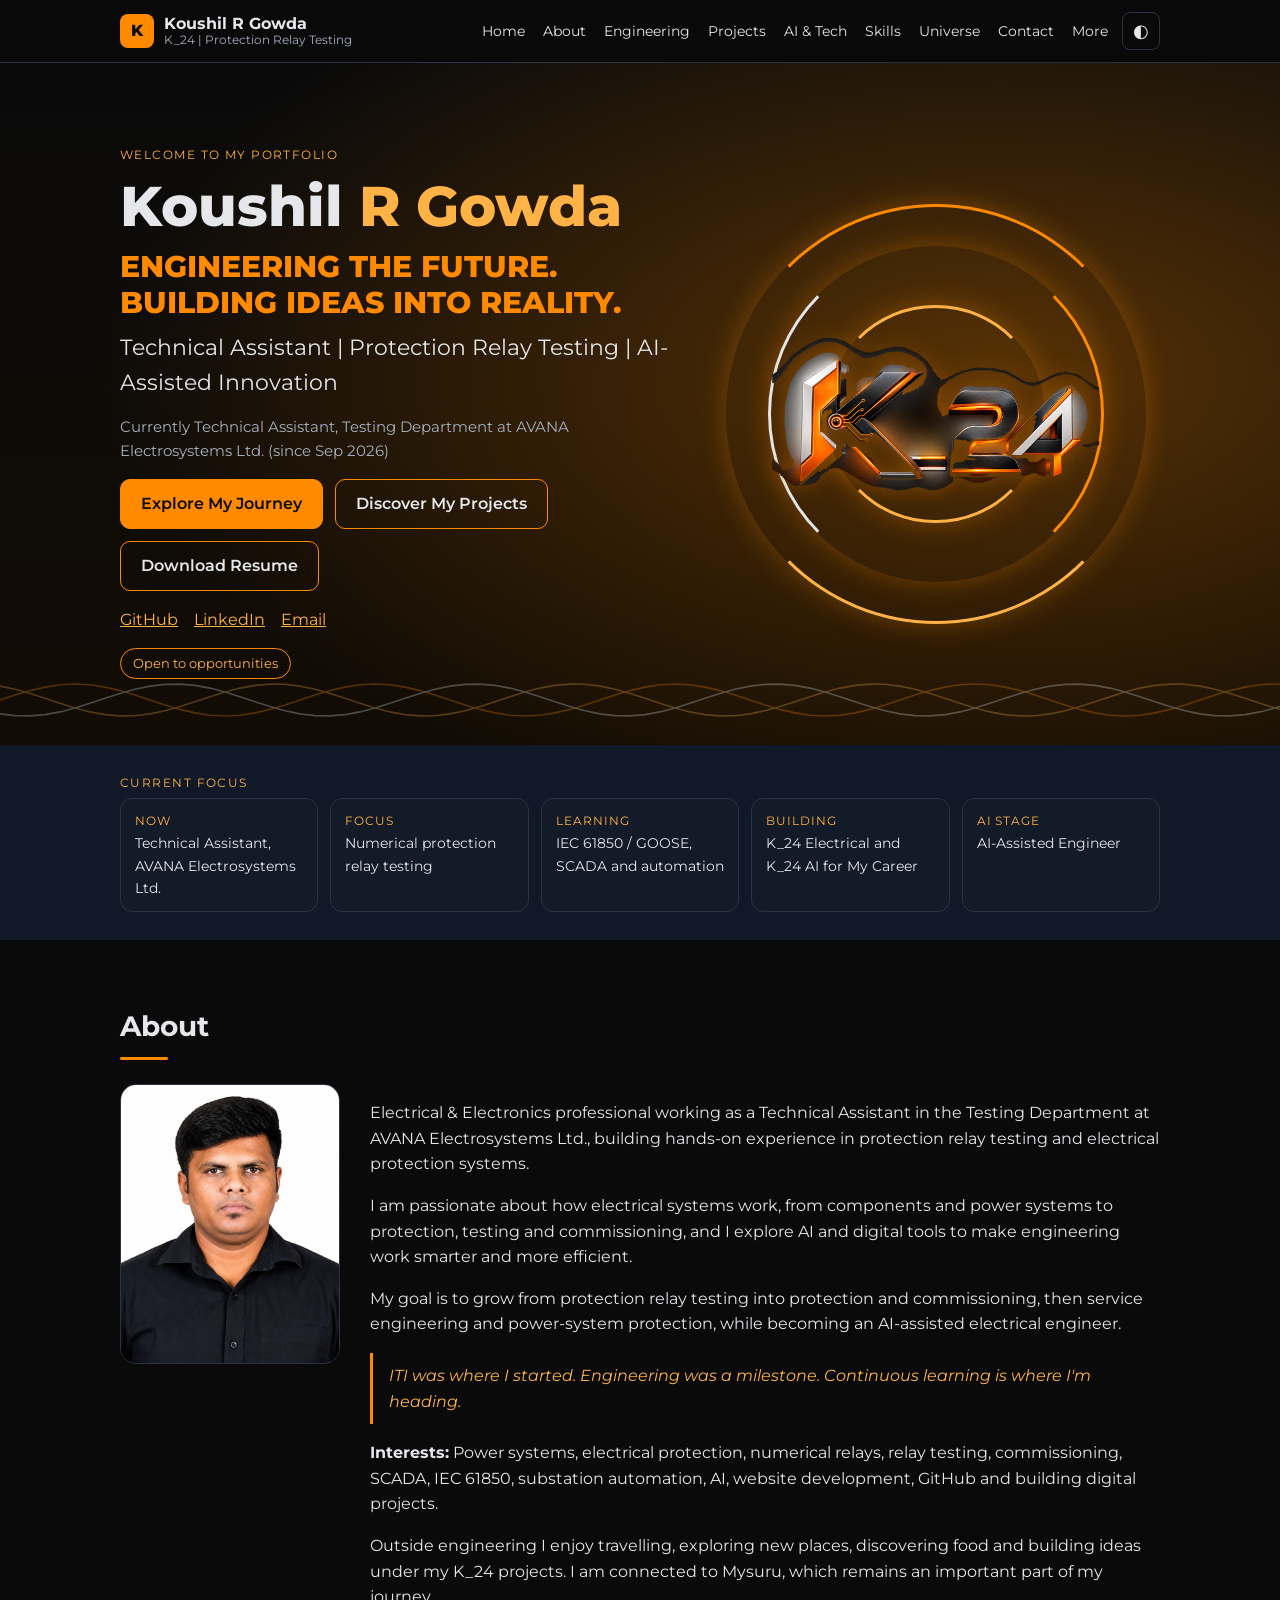
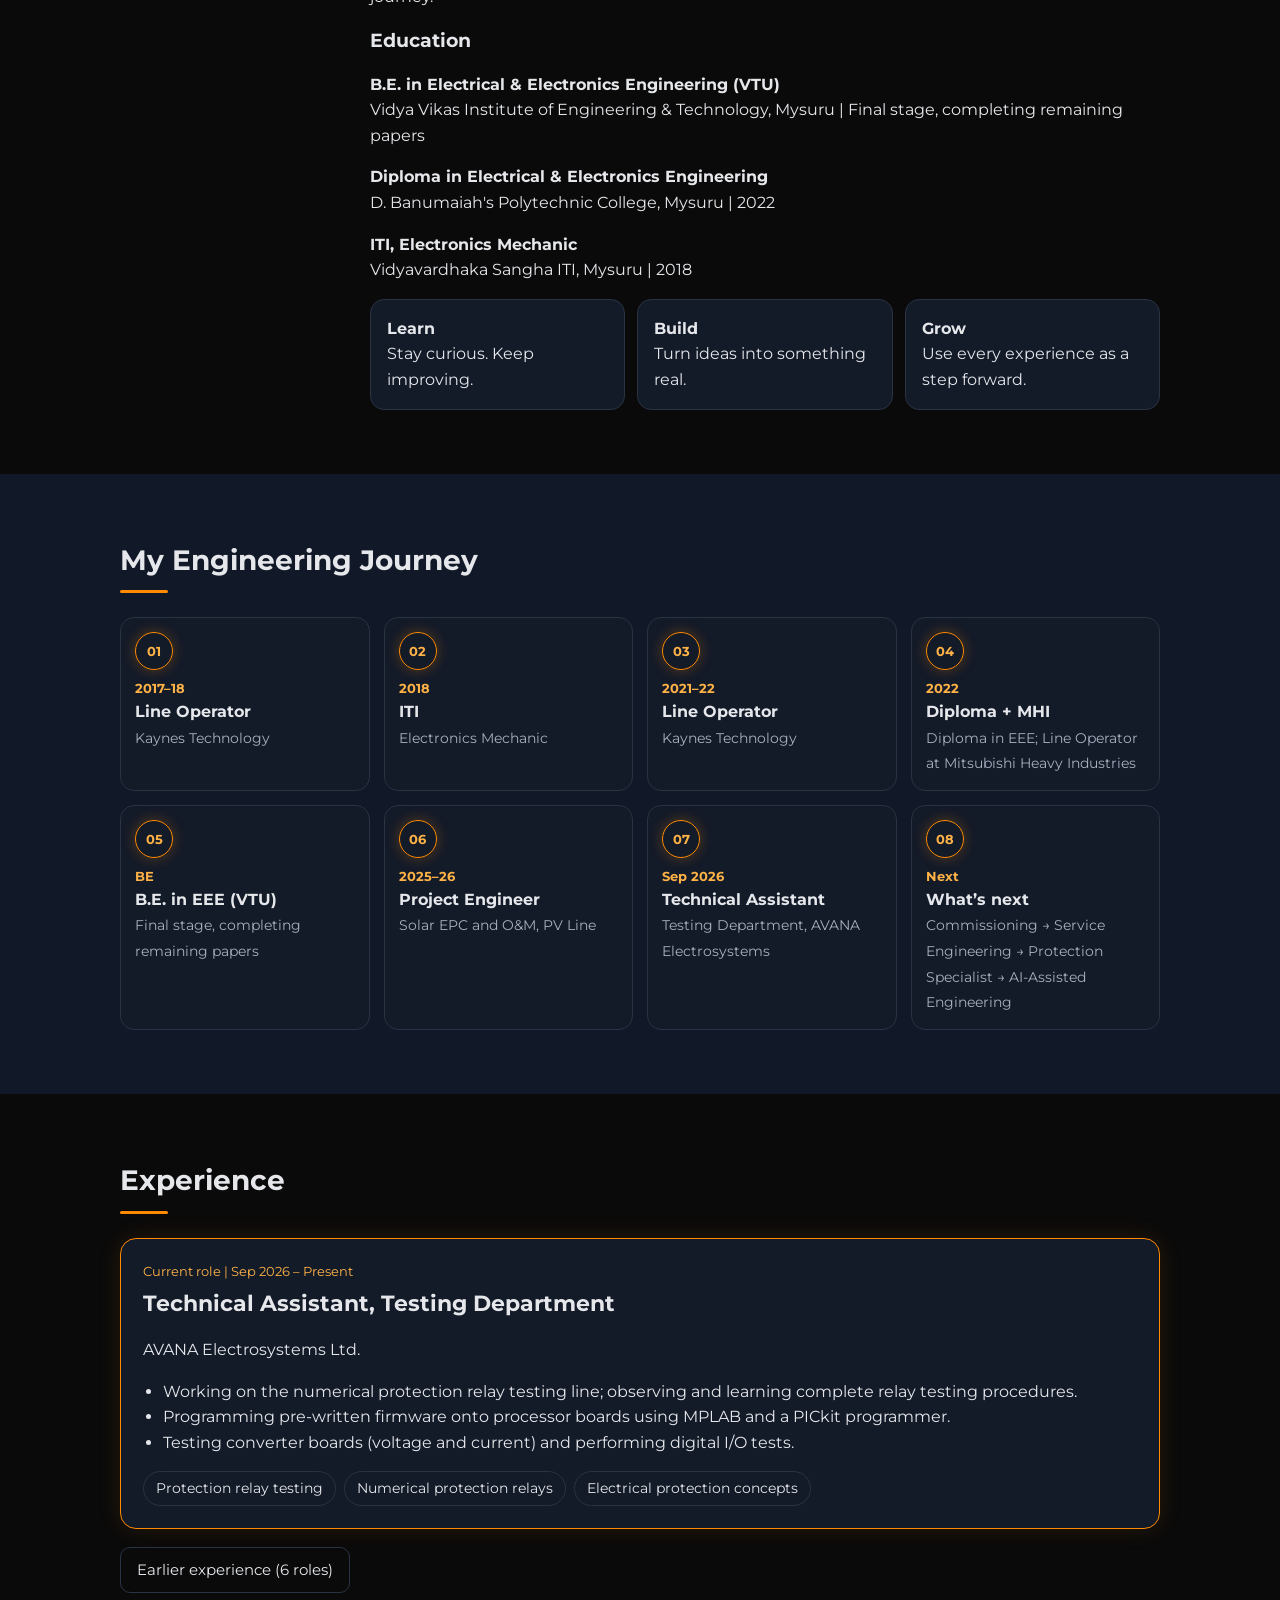
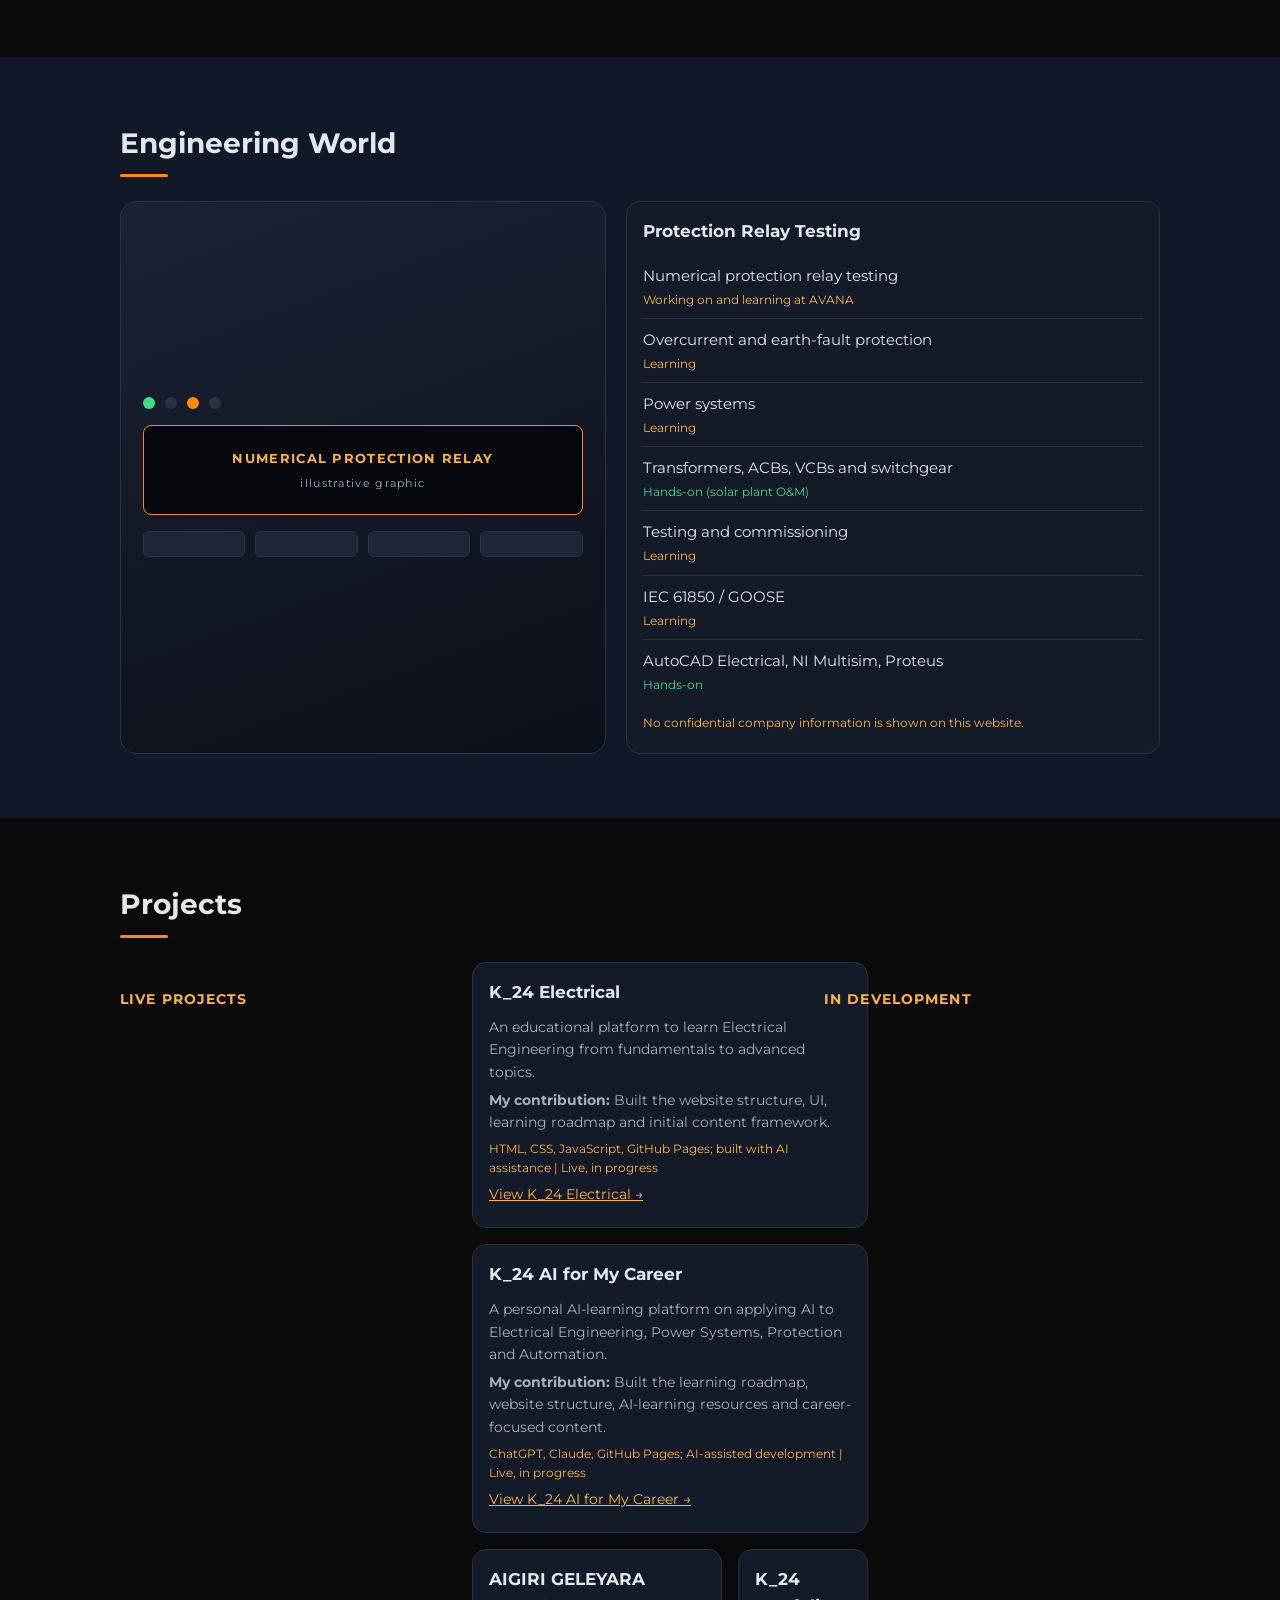
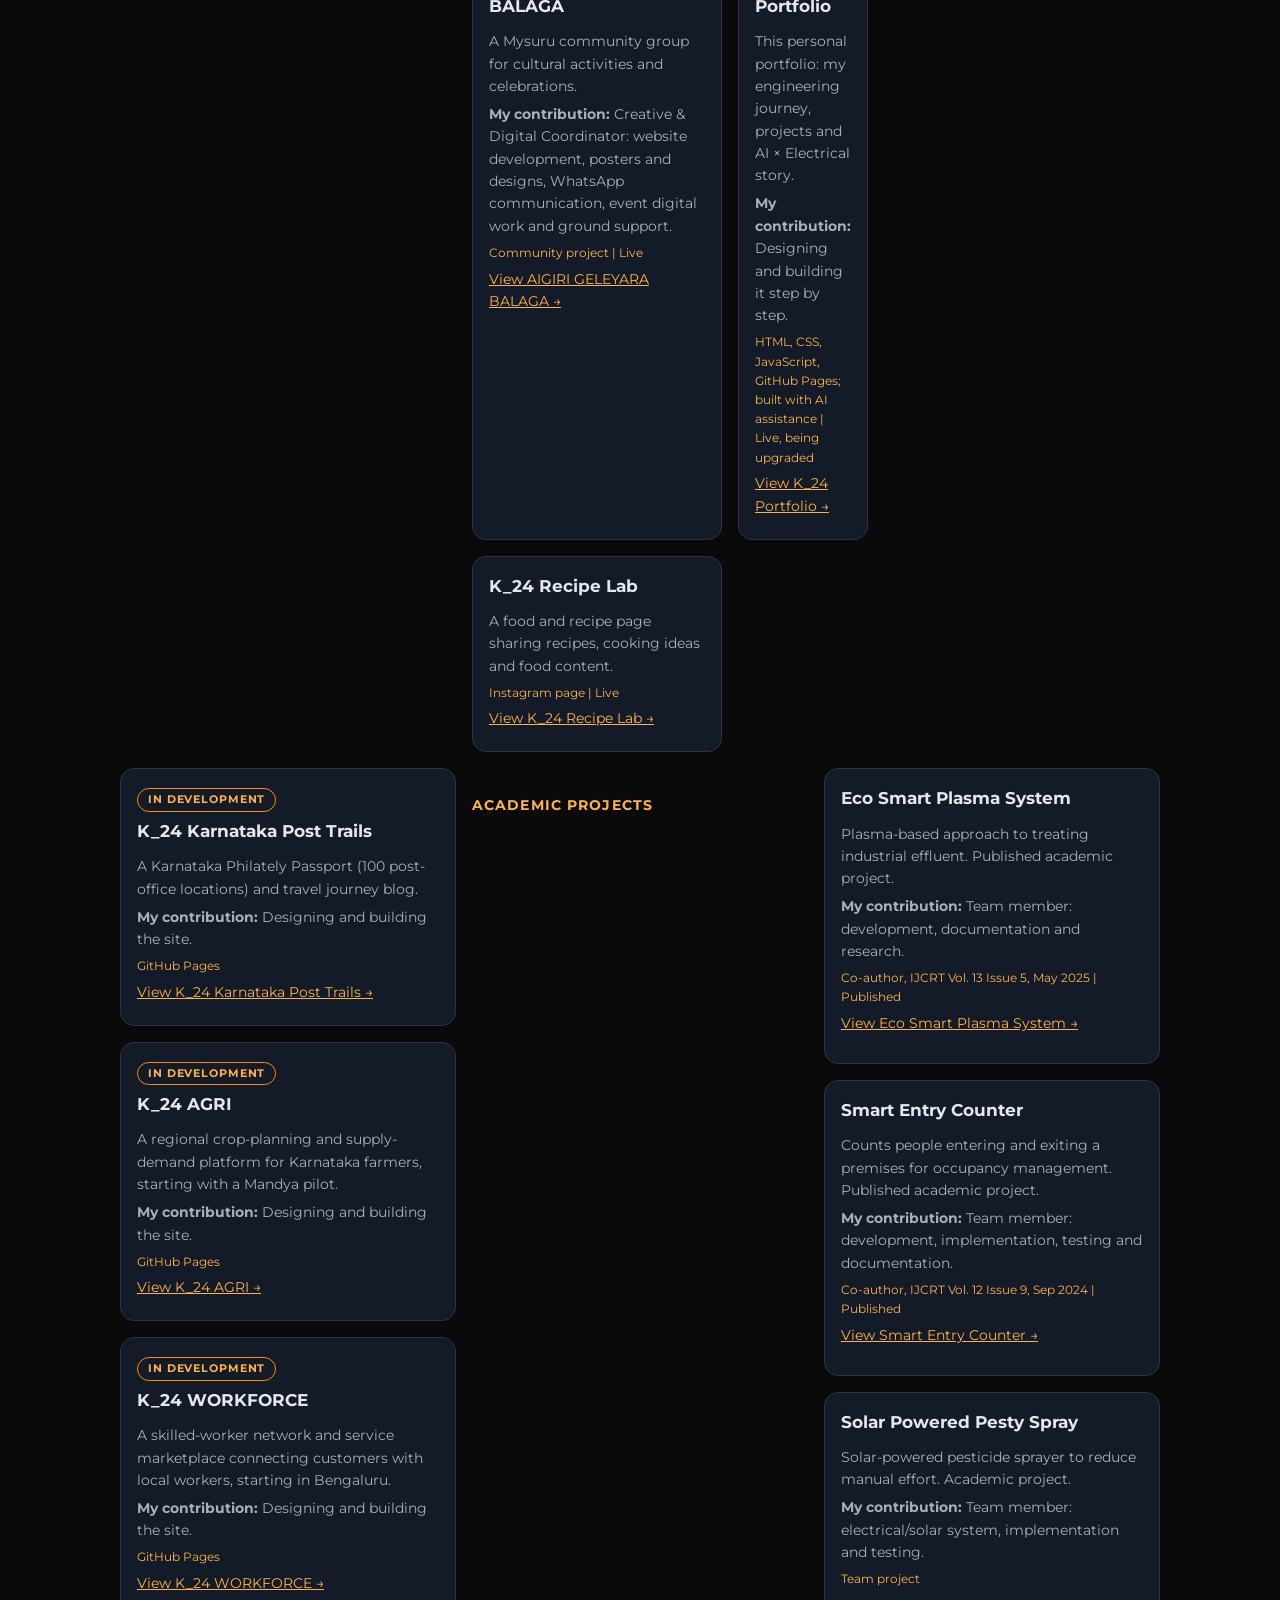
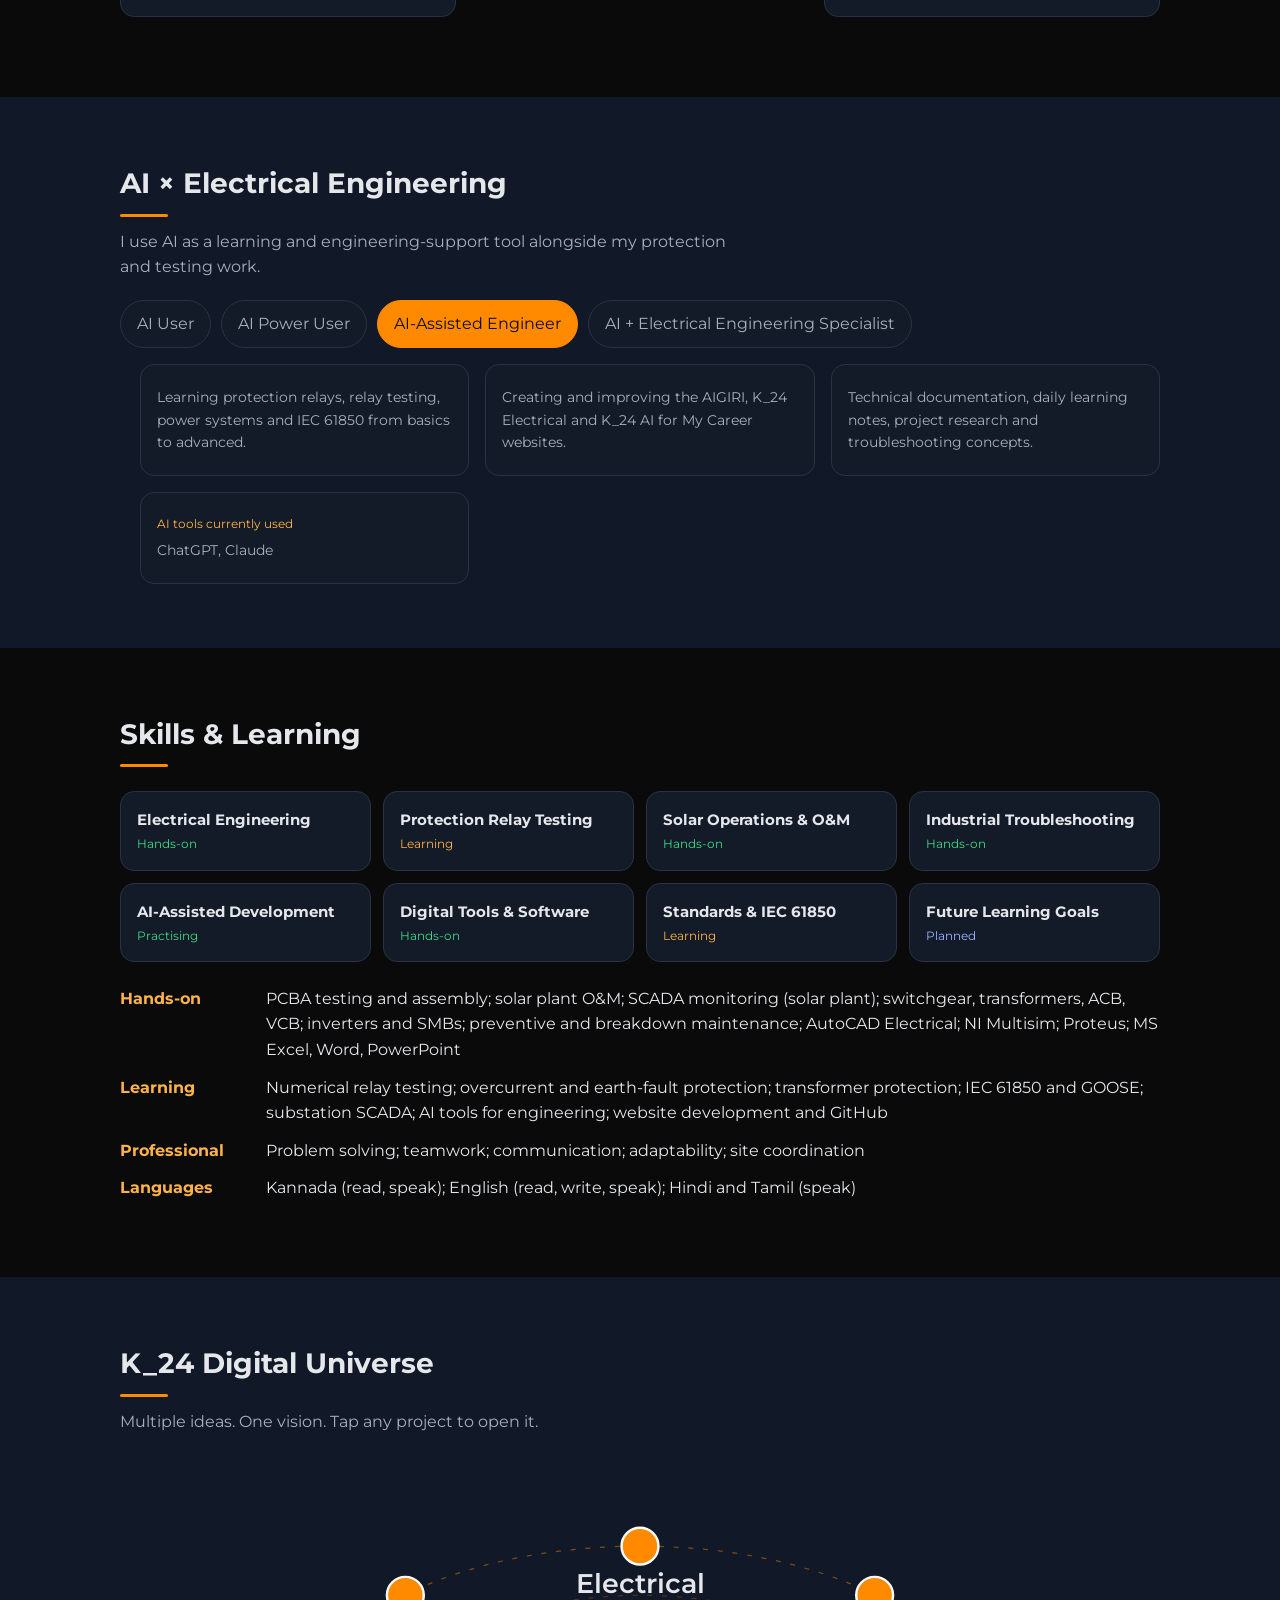
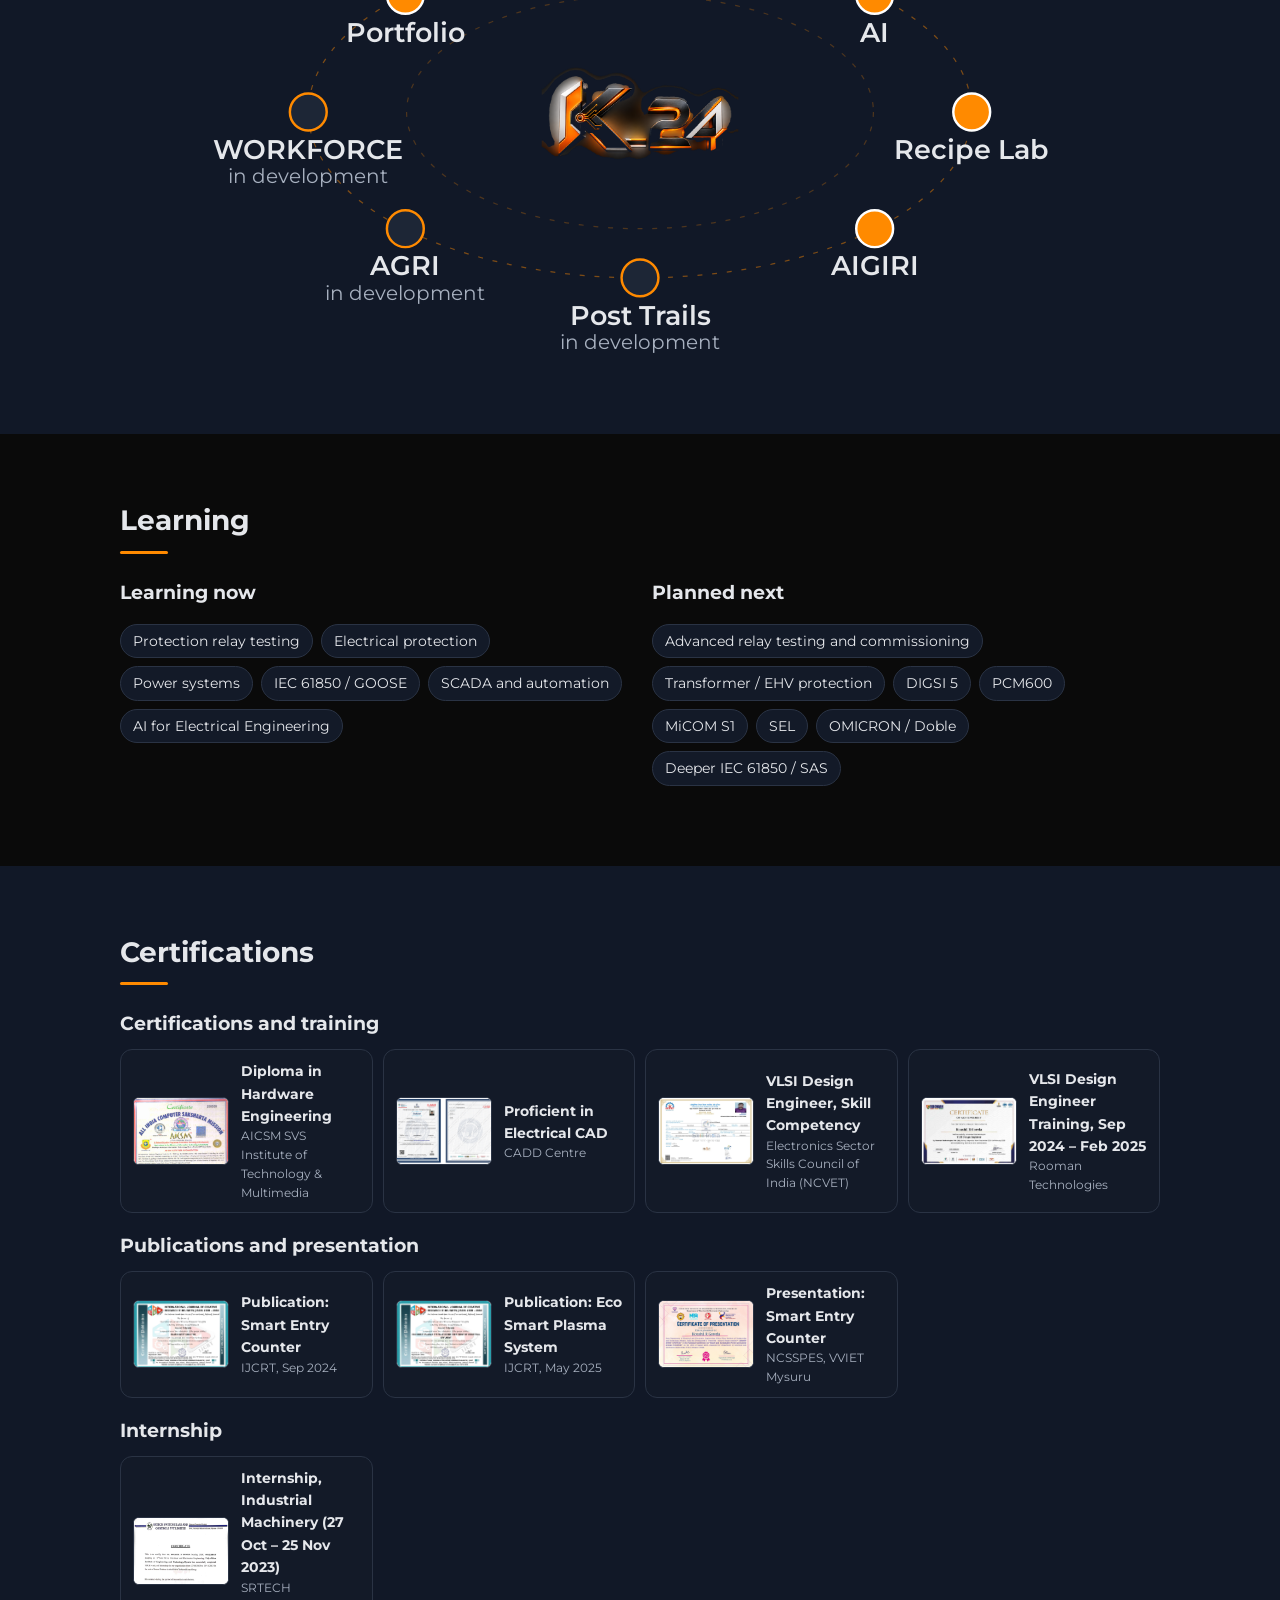
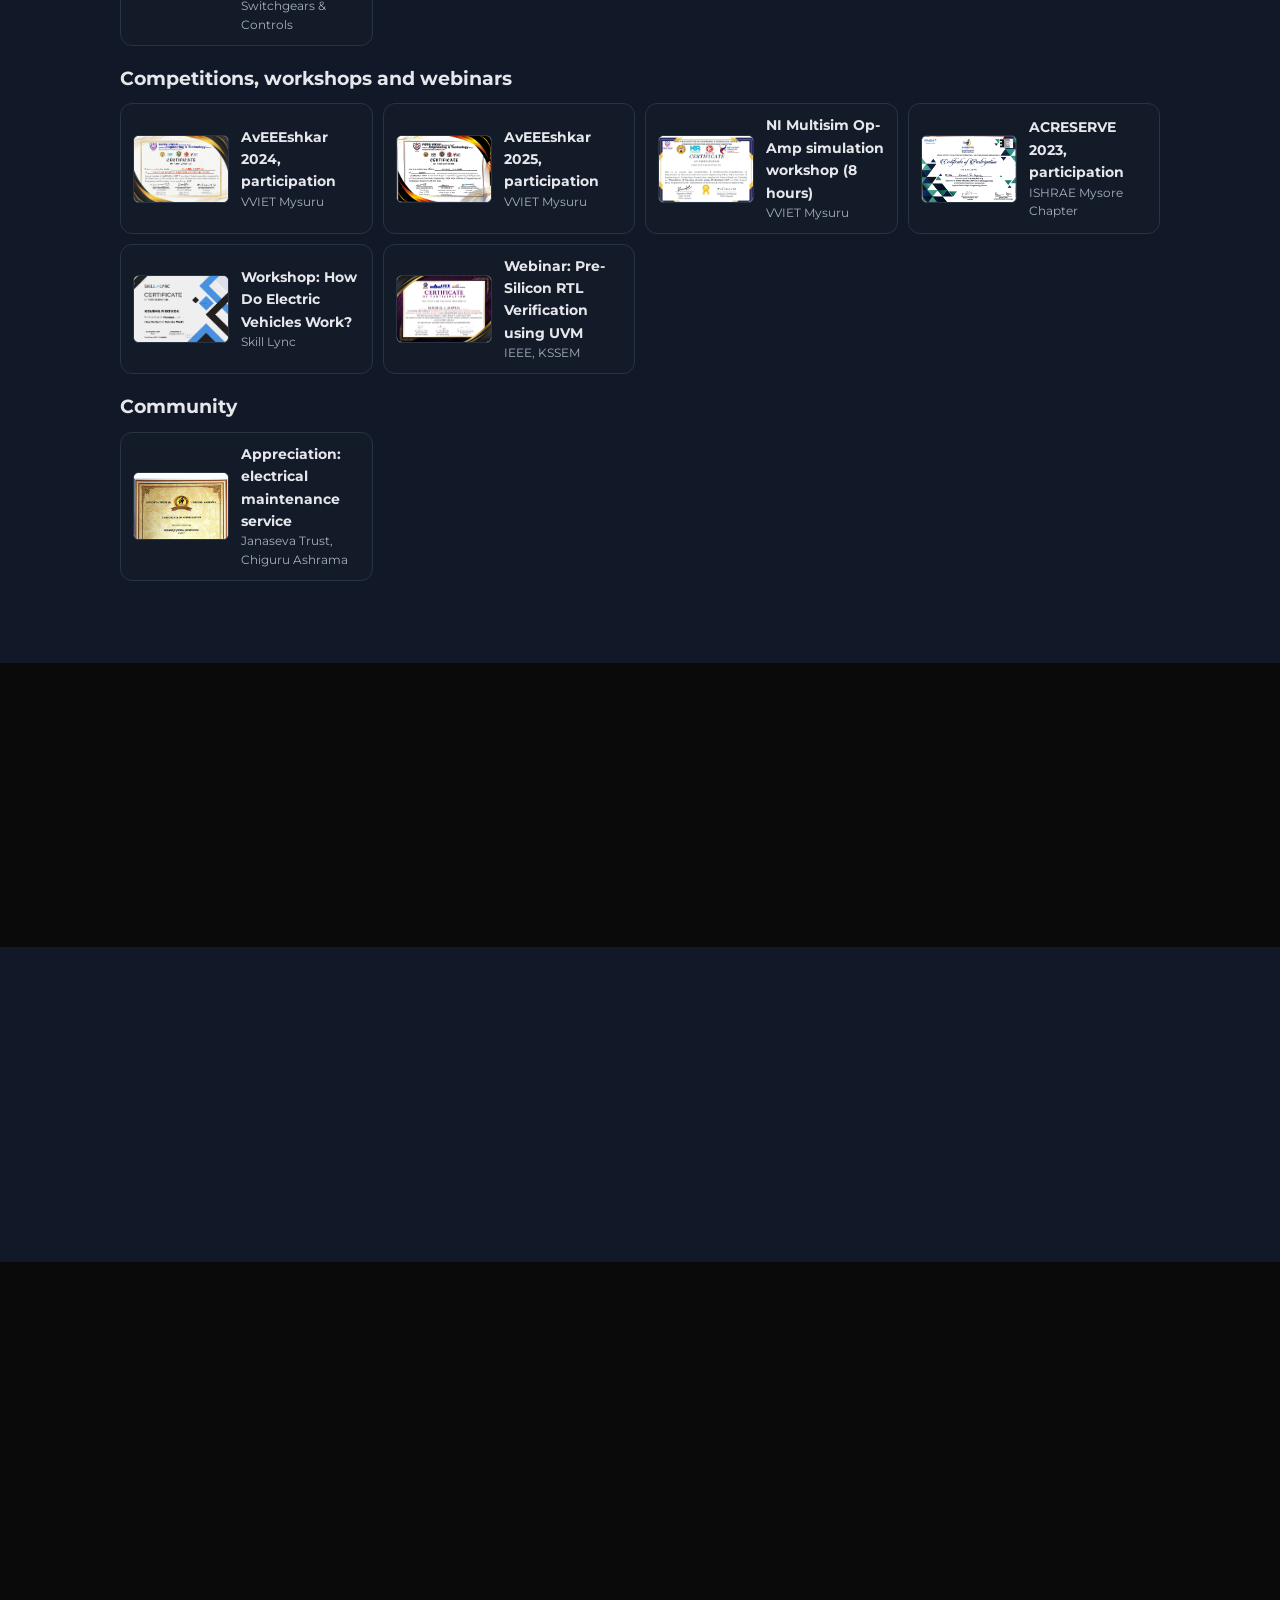
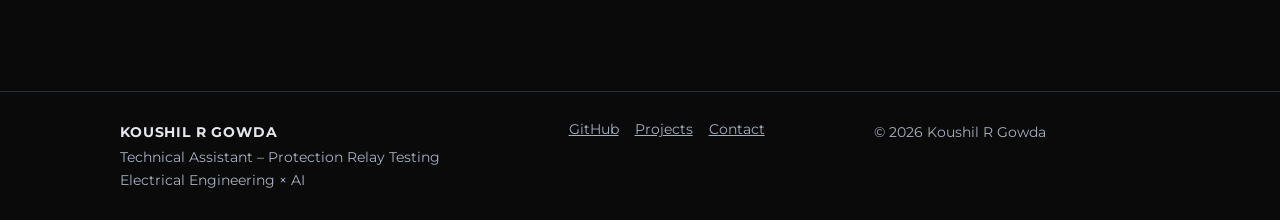
==== commit 6ac19de5: "Extract uploaded zip" ====
--- a/index.html
+++ b/index.html
@@ -1,5 +1,5 @@
 <!DOCTYPE html>
-<html lang="en" data-theme="dark">
+<html lang="en" data-theme="dark" class="lock">
 <head>
 <meta charset="utf-8">
 <meta name="viewport" content="width=device-width, initial-scale=1">
@@ -16,37 +16,36 @@
 <script type="application/ld+json">{"@context":"https://schema.org","@type":"Person","name":"Koushil R Gowda","jobTitle":"Technical Assistant, Testing Department","worksFor":{"@type":"Organization","name":"AVANA Electrosystems Ltd."},"sameAs":["https://github.com/koushil24","https://www.linkedin.com/in/koushil-r"]}</script>
 </head>
 <body>
+<div id="loader" role="status" aria-label="Loading K_24 portfolio"><div class="ld"><div class="orb lo"><i></i><i></i><i></i><img class="ologo" src="assets/images/k24-logo.png" alt="K_24" width="640" height="327"></div><p>ENGINEERING THE FUTURE</p><div class="lbar"><span></span></div></div></div>
 <a class="skip" href="#home">Skip to content</a>
 <header class="bar"><div class="wrap nav">
   <a class="brand" href="#home"><span class="logo">K</span><span>Koushil R Gowda<small>K_24 | Protection Relay Testing</small></span></a>
   <button id="menu" aria-label="Menu" aria-expanded="false">&#9776;</button>
-  <nav id="links" aria-label="Main">
-    <a href="#home">Home</a><a href="#about">About</a><a href="#journey">Journey</a><a href="#projects">Projects</a><a href="#ai">AI × Electrical</a><a href="#resume">Resume</a><a href="#contact">Contact</a>
-    <details><summary>More</summary><div><a href="#skills">Skills</a><a href="#experience">Experience</a><a href="#learning">Learning</a><a href="#certs">Certifications</a><a href="#achievements">Achievements</a></div></details>
-  </nav>
+  <nav id="links" aria-label="Main"><a href="#home">Home</a><a href="#about">About</a><a href="#engineering">Engineering</a><a href="#projects">Projects</a><a href="#ai">AI &amp; Tech</a><a href="#skills">Skills</a><a href="#universe">Universe</a><a href="#contact">Contact</a><details><summary>More</summary><div><a href="#journey">Journey</a><a href="#experience">Experience</a><a href="#learning">Learning</a><a href="#certs">Certifications</a><a href="#achievements">Achievements</a><a href="#resume">Resume</a></div></details></nav>
   <button id="theme" aria-label="Switch light or dark mode">&#9680;</button>
 </div></header>
-<main>
-<section id="home" class="hero"><div class="wrap hero-grid">
+<main><section id="home" class="hero"><div class="wrap hero-grid">
   <div><p class="eyebrow">Welcome to my portfolio</p><h1 id="h-name"></h1><p class="accent">Engineering the future.<br>Building ideas into reality.</p><p class="lead">Technical Assistant | Protection Relay Testing | AI-Assisted Innovation</p><p class="now" id="h-now"></p>
   <p class="btns"><a class="btn pri" href="#journey">Explore My Journey</a><a class="btn" href="#projects">Discover My Projects</a><a class="btn" id="h-resume" download>Download Resume</a></p>
   <p class="soc" id="h-soc"></p><p><span class="badge" id="h-badge"></span></p></div>
-  <div class="orb" role="img" aria-label="K_24 emblem with rotating rings"><i></i><i></i><i></i><b>K_24</b></div>
+  <div class="orb" role="img" aria-label="K_24 logo with rotating rings"><i></i><i></i><i></i><img class="ologo" src="assets/images/k24-logo.png" alt="" width="640" height="327"></div>
 </div><div class="wv" aria-hidden="true"><svg viewBox="0 0 2400 90" preserveAspectRatio="none"><path d="M0,45.0 L15,40.1 L30,35.6 L45,32.1 L60,29.8 L75,29.0 L90,29.8 L105,32.1 L120,35.6 L135,40.1 L150,45.0 L165,49.9 L180,54.4 L195,57.9 L210,60.2 L225,61.0 L240,60.2 L255,57.9 L270,54.4 L285,49.9 L300,45.0 L315,40.1 L330,35.6 L345,32.1 L360,29.8 L375,29.0 L390,29.8 L405,32.1 L420,35.6 L435,40.1 L450,45.0 L465,49.9 L480,54.4 L495,57.9 L510,60.2 L525,61.0 L540,60.2 L555,57.9 L570,54.4 L585,49.9 L600,45.0 L615,40.1 L630,35.6 L645,32.1 L660,29.8 L675,29.0 L690,29.8 L705,32.1 L720,35.6 L735,40.1 L750,45.0 L765,49.9 L780,54.4 L795,57.9 L810,60.2 L825,61.0 L840,60.2 L855,57.9 L870,54.4 L885,49.9 L900,45.0 L915,40.1 L930,35.6 L945,32.1 L960,29.8 L975,29.0 L990,29.8 L1005,32.1 L1020,35.6 L1035,40.1 L1050,45.0 L1065,49.9 L1080,54.4 L1095,57.9 L1110,60.2 L1125,61.0 L1140,60.2 L1155,57.9 L1170,54.4 L1185,49.9 L1200,45.0 L1215,40.1 L1230,35.6 L1245,32.1 L1260,29.8 L1275,29.0 L1290,29.8 L1305,32.1 L1320,35.6 L1335,40.1 L1350,45.0 L1365,49.9 L1380,54.4 L1395,57.9 L1410,60.2 L1425,61.0 L1440,60.2 L1455,57.9 L1470,54.4 L1485,49.9 L1500,45.0 L1515,40.1 L1530,35.6 L1545,32.1 L1560,29.8 L1575,29.0 L1590,29.8 L1605,32.1 L1620,35.6 L1635,40.1 L1650,45.0 L1665,49.9 L1680,54.4 L1695,57.9 L1710,60.2 L1725,61.0 L1740,60.2 L1755,57.9 L1770,54.4 L1785,49.9 L1800,45.0 L1815,40.1 L1830,35.6 L1845,32.1 L1860,29.8 L1875,29.0 L1890,29.8 L1905,32.1 L1920,35.6 L1935,40.1 L1950,45.0 L1965,49.9 L1980,54.4 L1995,57.9 L2010,60.2 L2025,61.0 L2040,60.2 L2055,57.9 L2070,54.4 L2085,49.9 L2100,45.0 L2115,40.1 L2130,35.6 L2145,32.1 L2160,29.8 L2175,29.0 L2190,29.8 L2205,32.1 L2220,35.6 L2235,40.1 L2250,45.0 L2265,49.9 L2280,54.4 L2295,57.9 L2310,60.2 L2325,61.0 L2340,60.2 L2355,57.9 L2370,54.4 L2385,49.9 L2400,45.0" stroke="#ff8a00" fill="none" stroke-width="1.6"/><path d="M0,31.1 L15,34.3 L30,38.5 L45,43.3 L60,48.3 L75,53.0 L90,56.9 L105,59.6 L120,60.9 L135,60.7 L150,58.9 L165,55.7 L180,51.5 L195,46.7 L210,41.7 L225,37.0 L240,33.1 L255,30.4 L270,29.1 L285,29.3 L300,31.1 L315,34.3 L330,38.5 L345,43.3 L360,48.3 L375,53.0 L390,56.9 L405,59.6 L420,60.9 L435,60.7 L450,58.9 L465,55.7 L480,51.5 L495,46.7 L510,41.7 L525,37.0 L540,33.1 L555,30.4 L570,29.1 L585,29.3 L600,31.1 L615,34.3 L630,38.5 L645,43.3 L660,48.3 L675,53.0 L690,56.9 L705,59.6 L720,60.9 L735,60.7 L750,58.9 L765,55.7 L780,51.5 L795,46.7 L810,41.7 L825,37.0 L840,33.1 L855,30.4 L870,29.1 L885,29.3 L900,31.1 L915,34.3 L930,38.5 L945,43.3 L960,48.3 L975,53.0 L990,56.9 L1005,59.6 L1020,60.9 L1035,60.7 L1050,58.9 L1065,55.7 L1080,51.5 L1095,46.7 L1110,41.7 L1125,37.0 L1140,33.1 L1155,30.4 L1170,29.1 L1185,29.3 L1200,31.1 L1215,34.3 L1230,38.5 L1245,43.3 L1260,48.3 L1275,53.0 L1290,56.9 L1305,59.6 L1320,60.9 L1335,60.7 L1350,58.9 L1365,55.7 L1380,51.5 L1395,46.7 L1410,41.7 L1425,37.0 L1440,33.1 L1455,30.4 L1470,29.1 L1485,29.3 L1500,31.1 L1515,34.3 L1530,38.5 L1545,43.3 L1560,48.3 L1575,53.0 L1590,56.9 L1605,59.6 L1620,60.9 L1635,60.7 L1650,58.9 L1665,55.7 L1680,51.5 L1695,46.7 L1710,41.7 L1725,37.0 L1740,33.1 L1755,30.4 L1770,29.1 L1785,29.3 L1800,31.1 L1815,34.3 L1830,38.5 L1845,43.3 L1860,48.3 L1875,53.0 L1890,56.9 L1905,59.6 L1920,60.9 L1935,60.7 L1950,58.9 L1965,55.7 L1980,51.5 L1995,46.7 L2010,41.7 L2025,37.0 L2040,33.1 L2055,30.4 L2070,29.1 L2085,29.3 L2100,31.1 L2115,34.3 L2130,38.5 L2145,43.3 L2160,48.3 L2175,53.0 L2190,56.9 L2205,59.6 L2220,60.9 L2235,60.7 L2250,58.9 L2265,55.7 L2280,51.5 L2295,46.7 L2310,41.7 L2325,37.0 L2340,33.1 L2355,30.4 L2370,29.1 L2385,29.3 L2400,31.1" stroke="#ffb347" fill="none" stroke-width="1.6"/><path d="M0,58.9 L15,60.6 L30,60.9 L45,59.6 L60,56.9 L75,53.0 L90,48.3 L105,43.3 L120,38.5 L135,34.3 L150,31.1 L165,29.4 L180,29.1 L195,30.4 L210,33.1 L225,37.0 L240,41.7 L255,46.7 L270,51.5 L285,55.7 L300,58.9 L315,60.6 L330,60.9 L345,59.6 L360,56.9 L375,53.0 L390,48.3 L405,43.3 L420,38.5 L435,34.3 L450,31.1 L465,29.4 L480,29.1 L495,30.4 L510,33.1 L525,37.0 L540,41.7 L555,46.7 L570,51.5 L585,55.7 L600,58.9 L615,60.6 L630,60.9 L645,59.6 L660,56.9 L675,53.0 L690,48.3 L705,43.3 L720,38.5 L735,34.3 L750,31.1 L765,29.4 L780,29.1 L795,30.4 L810,33.1 L825,37.0 L840,41.7 L855,46.7 L870,51.5 L885,55.7 L900,58.9 L915,60.6 L930,60.9 L945,59.6 L960,56.9 L975,53.0 L990,48.3 L1005,43.3 L1020,38.5 L1035,34.3 L1050,31.1 L1065,29.4 L1080,29.1 L1095,30.4 L1110,33.1 L1125,37.0 L1140,41.7 L1155,46.7 L1170,51.5 L1185,55.7 L1200,58.9 L1215,60.6 L1230,60.9 L1245,59.6 L1260,56.9 L1275,53.0 L1290,48.3 L1305,43.3 L1320,38.5 L1335,34.3 L1350,31.1 L1365,29.4 L1380,29.1 L1395,30.4 L1410,33.1 L1425,37.0 L1440,41.7 L1455,46.7 L1470,51.5 L1485,55.7 L1500,58.9 L1515,60.6 L1530,60.9 L1545,59.6 L1560,56.9 L1575,53.0 L1590,48.3 L1605,43.3 L1620,38.5 L1635,34.3 L1650,31.1 L1665,29.4 L1680,29.1 L1695,30.4 L1710,33.1 L1725,37.0 L1740,41.7 L1755,46.7 L1770,51.5 L1785,55.7 L1800,58.9 L1815,60.6 L1830,60.9 L1845,59.6 L1860,56.9 L1875,53.0 L1890,48.3 L1905,43.3 L1920,38.5 L1935,34.3 L1950,31.1 L1965,29.4 L1980,29.1 L1995,30.4 L2010,33.1 L2025,37.0 L2040,41.7 L2055,46.7 L2070,51.5 L2085,55.7 L2100,58.9 L2115,60.6 L2130,60.9 L2145,59.6 L2160,56.9 L2175,53.0 L2190,48.3 L2205,43.3 L2220,38.5 L2235,34.3 L2250,31.1 L2265,29.4 L2280,29.1 L2295,30.4 L2310,33.1 L2325,37.0 L2340,41.7 L2355,46.7 L2370,51.5 L2385,55.7 L2400,58.9" stroke="#e5e7eb" fill="none" stroke-width="1.6"/></svg></div></section>
 <section class="strip"><div class="wrap"><p class="gh">Current focus</p><div class="gl" id="gl"></div></div></section>
+<section id="about"><div class="wrap"><h2>About</h2><div class="about"><img id="a-photo" loading="lazy" alt="Koushil R Gowda" width="220" height="280"><div id="a-text"></div></div></div></section>
+<section id="journey"><div class="wrap"><h2>My Engineering Journey</h2><ol class="tl" id="tl"></ol></div></section>
 <section id="experience"><div class="wrap"><h2>Experience</h2><div id="ex"></div></div></section>
+<section id="engineering"><div class="wrap"><h2>Engineering World</h2><div class="eng"><div class="panel" aria-hidden="true"><div class="led"><i></i><i></i><i></i><i></i></div><div class="scr">NUMERICAL PROTECTION RELAY<small>illustrative graphic</small></div><div class="btnrow"><i></i><i></i><i></i><i></i></div></div><div class="card"><h3>Protection Relay Testing</h3><ul class="el"><li>Numerical protection relay testing <em class="l">Working on and learning at AVANA</em></li><li>Overcurrent and earth-fault protection <em class="l">Learning</em></li><li>Power systems <em class="l">Learning</em></li><li>Transformers, ACBs, VCBs and switchgear <em class="h">Hands-on (solar plant O&amp;M)</em></li><li>Testing and commissioning <em class="l">Learning</em></li><li>IEC 61850 / GOOSE <em class="l">Learning</em></li><li>AutoCAD Electrical, NI Multisim, Proteus <em class="h">Hands-on</em></li></ul><p class="s">No confidential company information is shown on this website.</p></div></div></div></section>
 <section id="projects"><div class="wrap"><h2>Projects</h2><div class="grid" id="pr"></div><p class="soon" id="soon"></p></div></section>
 <section id="ai"><div class="wrap"><h2>AI × Electrical Engineering</h2><p class="lead2">I use AI as a learning and engineering-support tool alongside my protection and testing work.</p><ol class="stages" id="st"></ol><div class="grid" id="ai-u"></div></div></section>
-<section id="about"><div class="wrap"><h2>About</h2><div class="about"><img id="a-photo" loading="lazy" alt="Koushil R Gowda" width="220" height="280"><div id="a-text"></div></div></div></section>
-<section id="journey"><div class="wrap"><h2>My Engineering Journey</h2><ol class="tl" id="tl"></ol></div></section>
-<section id="skills"><div class="wrap"><h2>Skills</h2><div id="sk"></div></div></section>
+<section id="skills"><div class="wrap"><h2>Skills &amp; Learning</h2><div class="tiles"><div class="tile"><b>Electrical Engineering</b><em class="h">Hands-on</em></div><div class="tile"><b>Protection Relay Testing</b><em class="l">Learning</em></div><div class="tile"><b>Solar Operations &amp; O&amp;M</b><em class="h">Hands-on</em></div><div class="tile"><b>Industrial Troubleshooting</b><em class="h">Hands-on</em></div><div class="tile"><b>AI-Assisted Development</b><em class="h">Practising</em></div><div class="tile"><b>Digital Tools &amp; Software</b><em class="h">Hands-on</em></div><div class="tile"><b>Standards &amp; IEC 61850</b><em class="l">Learning</em></div><div class="tile"><b>Future Learning Goals</b><em class="p">Planned</em></div></div><div id="sk"></div></div></section>
+<section id="universe"><div class="wrap"><h2>K_24 Digital Universe</h2><p class="lead2">Multiple ideas. One vision. Tap any project to open it.</p><svg class="uni" viewBox="0 0 700 420" role="group" aria-label="K_24 Digital Universe: linked projects"><ellipse cx="350" cy="210" rx="270" ry="135" class="orbit"/><ellipse cx="350" cy="210" rx="190" ry="95" class="orbit o2"/><image href="assets/images/k24-logo.png" x="270" y="170" width="160" height="82"/><a href="https://koushil24.github.io/K24-Electrical/" target="_blank" rel="noopener"><circle cx="350" cy="75" r="15" class="nd"/><text x="350" y="113" text-anchor="middle">Electrical</text></a><a href="https://koushil24.github.io/ai-for-my-career/" target="_blank" rel="noopener"><circle cx="541" cy="115" r="15" class="nd"/><text x="541" y="153" text-anchor="middle">AI</text></a><a href="https://www.instagram.com/k_24_recipe_lab" target="_blank" rel="noopener"><circle cx="620" cy="210" r="15" class="nd"/><text x="620" y="248" text-anchor="middle">Recipe Lab</text></a><a href="https://koushil24.github.io/aigiri-geleyara-balaga/" target="_blank" rel="noopener"><circle cx="541" cy="305" r="15" class="nd"/><text x="541" y="343" text-anchor="middle">AIGIRI</text></a><a href="https://koushil24.github.io/k24-karnataka-post-trails/" target="_blank" rel="noopener"><circle cx="350" cy="345" r="15" class="nd dv"/><text x="350" y="383" text-anchor="middle">Post Trails</text><text x="350" y="403" text-anchor="middle" class="dm">in development</text></a><a href="https://koushil24.github.io/k24-agri/" target="_blank" rel="noopener"><circle cx="159" cy="305" r="15" class="nd dv"/><text x="159" y="343" text-anchor="middle">AGRI</text><text x="159" y="363" text-anchor="middle" class="dm">in development</text></a><a href="https://koushil24.github.io/k24-workforce/" target="_blank" rel="noopener"><circle cx="80" cy="210" r="15" class="nd dv"/><text x="80" y="248" text-anchor="middle">WORKFORCE</text><text x="80" y="268" text-anchor="middle" class="dm">in development</text></a><a href="#home"><circle cx="159" cy="115" r="15" class="nd"/><text x="159" y="153" text-anchor="middle">Portfolio</text></a></svg></div></section>
 <section id="learning"><div class="wrap"><h2>Learning</h2><div class="two"><div><h3>Learning now</h3><ul class="chips" id="ln"></ul></div><div><h3>Planned next</h3><ul class="chips" id="lx"></ul></div></div></div></section>
 <section id="certs"><div class="wrap"><h2>Certifications</h2><div id="ce"></div></div></section>
 <section id="achievements"><div class="wrap"><h2>Achievements</h2><ul id="ac"></ul></div></section>
 <section id="resume"><div class="wrap"><h2>Resume</h2><p>One-page summary of my education, experience, skills and projects.</p><p><a class="btn pri" id="r-dl" download>Download Resume (PDF)</a> <a class="btn" id="r-v" target="_blank" rel="noopener">View Resume</a></p></div></section>
-<section id="contact"><div class="wrap"><h2>Contact</h2><p id="c-t"></p><p class="btns" id="c-b"></p></div></section>
+<section id="contact"><div class="wrap"><h2>Contact &amp; Let's Connect</h2><p class="close big">IDEAS INTO SYSTEMS.<br>KNOWLEDGE INTO IMPACT.</p><p id="c-t"></p><p class="btns" id="c-b"></p></div></section>
 </main>
-<footer><div class="wrap fgrid"><div><p class="fn">KOUSHIL R GOWDA</p><p>Technical Assistant – Protection Relay Testing<br>Electrical Engineering × AI</p></div><nav aria-label="Footer" class="fl"><a href="https://github.com/koushil24" target="_blank" rel="noopener">GitHub</a><a href="#projects">Projects</a><a href="#contact">Contact</a></nav><p class="close">IDEAS INTO SYSTEMS.<br>KNOWLEDGE INTO IMPACT.</p><p id="ft"></p></div></footer>
+<footer><div class="wrap fgrid"><div><p class="fn">KOUSHIL R GOWDA</p><p>Technical Assistant – Protection Relay Testing<br>Electrical Engineering × AI</p></div><nav aria-label="Footer" class="fl"><a href="https://github.com/koushil24" target="_blank" rel="noopener">GitHub</a><a href="#projects">Projects</a><a href="#contact">Contact</a></nav><p id="ft"></p></div></footer>
 <script src="data/profile.js"></script><script src="data/journey.js"></script><script src="data/skills.js"></script><script src="data/experience.js"></script><script src="data/projects.js"></script><script src="data/ai.js"></script><script src="data/learning.js"></script><script src="data/certificates.js"></script>
 <script src="assets/js/main.js"></script>
 </body></html>
--- a/assets/css/style.css
+++ b/assets/css/style.css
@@ -35,7 +35,7 @@
 .two{display:grid;grid-template-columns:1fr 1fr;gap:24px}.chips{list-style:none;padding:0;display:flex;flex-wrap:wrap;gap:8px}.chips li{padding:5px 12px;border:1px solid var(--bd);border-radius:99px;background:var(--card);font-size:14px}
 .cg{margin-bottom:18px}.cl{display:grid;grid-template-columns:repeat(auto-fill,minmax(250px,1fr));gap:10px}.cl a{display:block;text-decoration:none;color:var(--tx);font-size:14px;background:var(--card);border:1px solid var(--bd);border-radius:12px;padding:10px 14px}.cl small{display:block;color:var(--mu)}
 footer{padding:26px 0;border-top:1px solid var(--bd);color:var(--mu);font-size:14px}
-@media(max-width:860px){#menu{display:block;margin-left:auto}#links{display:none;position:absolute;top:62px;left:0;right:0;flex-direction:column;align-items:flex-start;background:var(--bg);padding:14px 20px;border-bottom:1px solid var(--bd);margin:0}#links.open{display:flex}details>div{position:static;border:0;padding:6px 0 0}
+@media(max-width:1000px){#menu{display:block;margin-left:auto}#links{display:none;position:absolute;top:62px;left:0;right:0;flex-direction:column;align-items:flex-start;background:var(--bg);padding:14px 20px;border-bottom:1px solid var(--bd);margin:0}#links.open{display:flex}details>div{position:static;border:0;padding:6px 0 0}
 .hero-grid,.about,.two{grid-template-columns:1fr}.tl{grid-template-columns:1fr 1fr}.art{max-height:200px}.about img{width:150px;height:190px}.vals{grid-template-columns:1fr}.btn{width:100%;text-align:center}}
 @media(max-width:480px){.tl{grid-template-columns:1fr}.sk{grid-template-columns:1fr}section{padding:44px 0}}
 @media(prefers-reduced-motion:reduce){*{animation:none!important;transition:none!important;scroll-behavior:auto}}
@@ -71,3 +71,21 @@
 .gt{margin:26px 0 12px;color:var(--ac2);text-transform:uppercase;letter-spacing:.08em;font-size:14px}.tag{display:inline-block;margin-bottom:6px;padding:2px 10px;border:1px solid var(--ac);border-radius:99px;color:var(--ac2);font-size:11px;font-weight:700;letter-spacing:.08em}
 .close{color:var(--ac2);font-weight:800;letter-spacing:.05em}@media(max-width:860px){.gl{grid-template-columns:1fr 1fr}.orb{width:min(250px,70vw);order:-1}}@media(max-width:480px){.gl{grid-template-columns:1fr}}
 @media(prefers-reduced-motion:reduce){.orb i{animation:none!important}}
+
+.lock{overflow:hidden}#loader{position:fixed;inset:0;z-index:100;display:grid;place-items:center;background:radial-gradient(620px 420px at 50% 45%,#2e1700,#0a0a0a 72%);transition:opacity .7s,visibility .7s;animation:lf .5s 5s forwards}#loader.hide{opacity:0;visibility:hidden}@keyframes lf{to{opacity:0;visibility:hidden}}
+.ld{text-align:center;color:#fff}.ld p{letter-spacing:.32em;font-size:12px;color:#ffb347;margin:20px 0 12px;animation:fi 1.4s .5s both}.lbar{width:220px;height:3px;background:#2a3344;margin:auto;border-radius:3px;overflow:hidden}.lbar span{display:block;height:100%;background:linear-gradient(90deg,#ff8a00,#ffb347);animation:fill 2.3s ease-in-out forwards}@keyframes fill{from{width:0}to{width:100%}}@keyframes fi{from{opacity:0;transform:translateY(8px)}}
+.orb.lo{width:min(300px,70vw)}.lo .ologo{animation:pop 1.3s cubic-bezier(.2,.9,.3,1.15) both,float 4s 1.3s ease-in-out infinite}
+.ologo{position:absolute;left:50%;top:50%;width:78%;height:auto;transform:translate(-50%,-50%);filter:drop-shadow(0 0 10px rgba(255,138,0,.35));animation:float 4.5s ease-in-out infinite}
+@keyframes pop{from{opacity:0;transform:translate(-50%,-50%) scale(.3) rotateY(100deg)}to{opacity:1;transform:translate(-50%,-50%) scale(1)}}@keyframes float{50%{transform:translate(-50%,-54%)}}
+.orb{width:min(420px,80vw);transition:transform .2s}.hero{background:radial-gradient(900px 460px at 78% 45%,rgba(255,138,0,.3),transparent),linear-gradient(#0a0a0a,#120c04)}
+.nav{gap:12px}#links{gap:14px}
+.eng{display:grid;grid-template-columns:1fr 1.1fr;gap:20px;align-items:stretch}.panel{background:linear-gradient(160deg,#1a2233,#0b0f18);border:1px solid var(--bd);border-radius:16px;padding:22px;display:grid;gap:16px;align-content:center;min-height:240px}
+.led{display:flex;gap:10px}.led i{width:12px;height:12px;border-radius:50%;background:#2a3344}.led i:nth-child(1){background:#3ddc84}.led i:nth-child(3){background:var(--ac);animation:blink 2s infinite}@keyframes blink{50%{opacity:.25}}
+.scr{background:#05080d;border:1px solid var(--ac);border-radius:8px;padding:22px 14px;color:var(--ac2);font-weight:700;letter-spacing:.1em;font-size:13px;text-align:center}.scr small{display:block;color:var(--mu);font-weight:400;margin-top:6px}.btnrow{display:flex;gap:10px}.btnrow i{flex:1;height:26px;border-radius:6px;background:#1d2636;border:1px solid var(--bd)}
+.el{list-style:none;margin:10px 0;padding:0}.el li{padding:9px 0;border-top:1px solid var(--bd);font-size:15px}.el li:first-child{border-top:0}em{display:block;font-style:normal;font-size:12px;margin-top:2px;color:var(--mu)}em.h{color:#3ddc84}em.l{color:var(--ac2)}em.p{color:#9db3ff}
+.tiles{display:grid;grid-template-columns:repeat(4,1fr);gap:12px;margin-bottom:24px}.tile{background:var(--card);border:1px solid var(--bd);border-radius:14px;padding:16px;transition:transform .2s,border-color .2s}.tile:hover{transform:translateY(-4px);border-color:var(--ac)}.tile b{display:block;font-size:15px}
+.uni{width:100%;height:auto;max-width:860px;display:block;margin:auto}.orbit{fill:none;stroke:var(--ac);stroke-opacity:.45;stroke-dasharray:4 8;animation:flow 6s linear infinite}.o2{stroke-opacity:.25;animation-direction:reverse}.nd{fill:var(--ac);stroke:#fff;stroke-width:2}.nd.dv{fill:#1d2636;stroke:var(--ac)}.uni text{fill:var(--tx);font:600 22px Montserrat,system-ui,sans-serif}.uni .dm{fill:var(--mu);font-size:16px;font-weight:400}.uni a:hover .nd,.uni a:focus .nd{filter:drop-shadow(0 0 8px var(--ac))}
+.close.big{font-size:clamp(20px,3vw,30px);margin:0 0 18px}
+@media(max-width:1000px){.tiles{grid-template-columns:1fr 1fr}.eng{grid-template-columns:1fr}}@media(max-width:480px){.tiles{grid-template-columns:1fr}}
+.tl{counter-reset:s}.tl li::before{counter-increment:s;content:counter(s,decimal-leading-zero);display:grid;place-items:center;width:36px;height:36px;margin-bottom:8px;border-radius:50%;border:1px solid var(--ac);color:var(--ac2);font-weight:700;font-size:13px;box-shadow:0 0 14px rgba(255,138,0,.3)}
+@media(prefers-reduced-motion:reduce){.lo .ologo,.ologo,.lbar span,.orbit,.led i{animation:none!important}.lbar span{width:100%}}
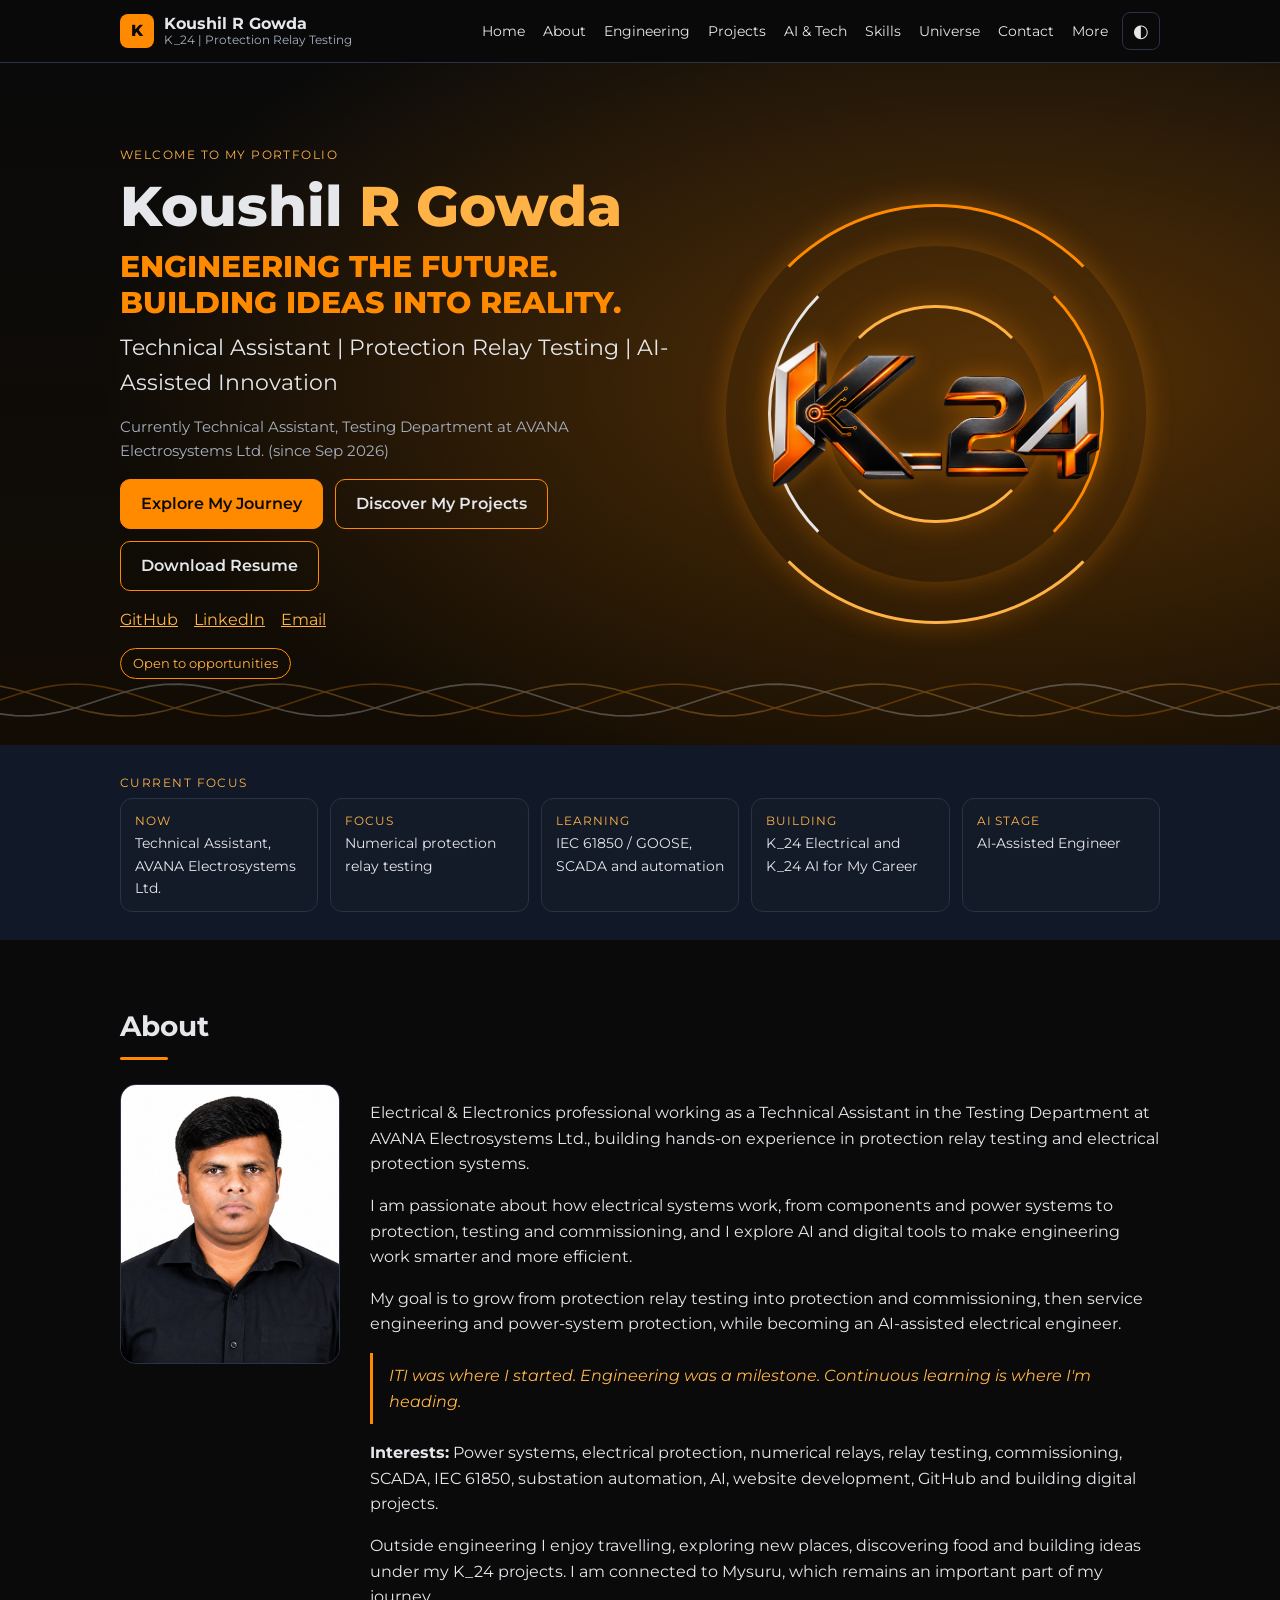
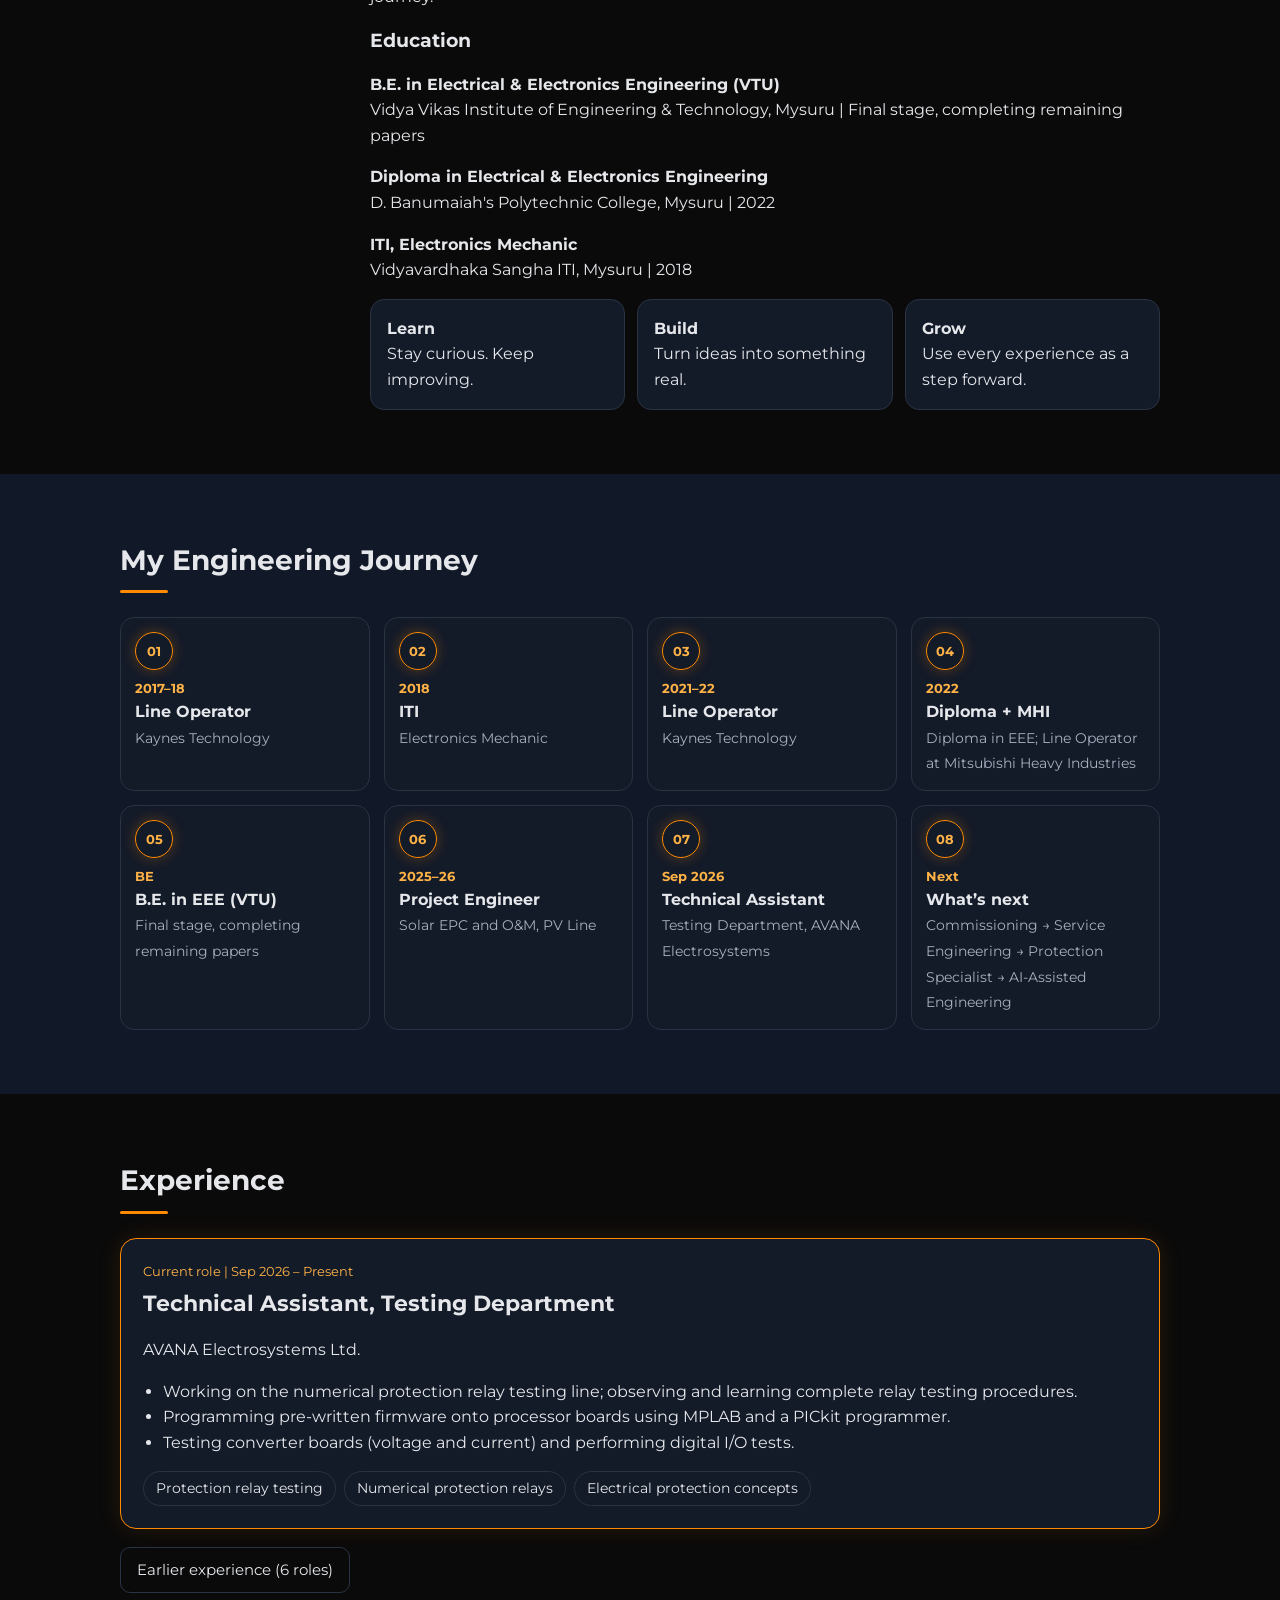
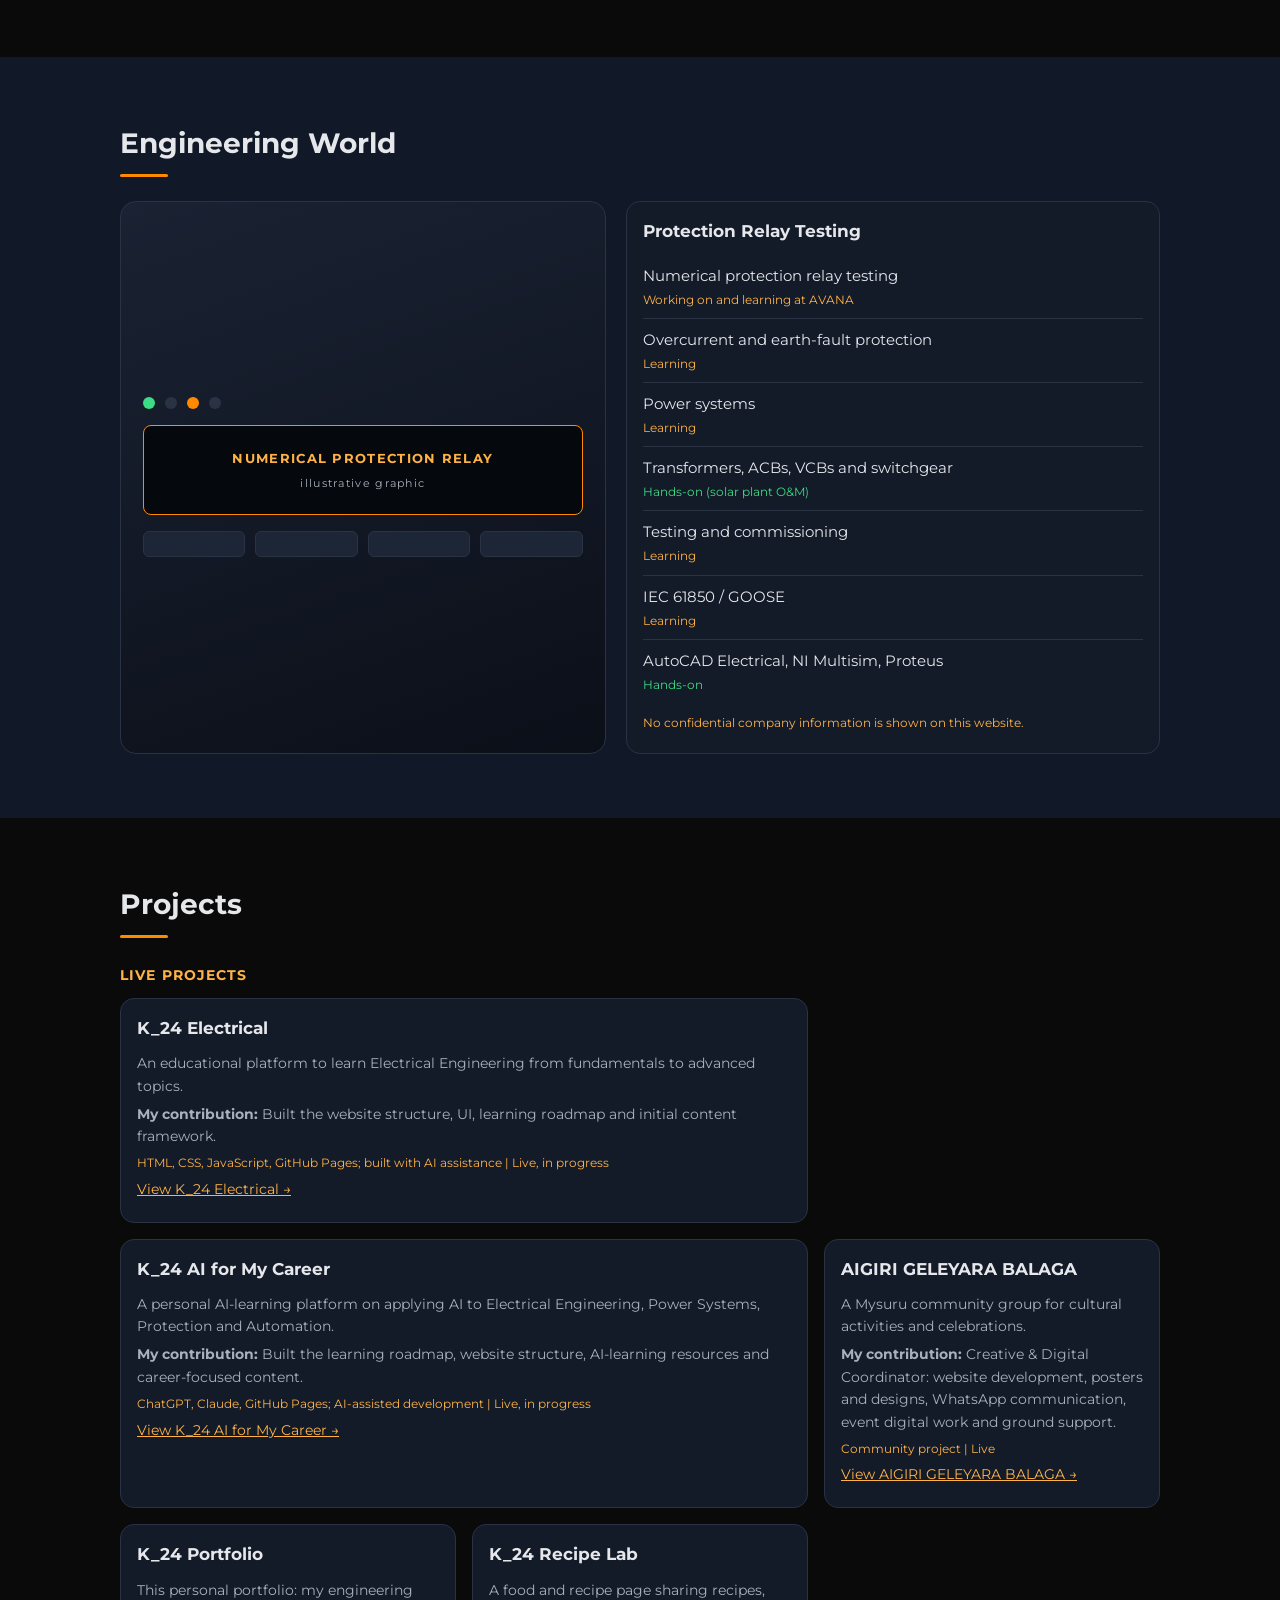
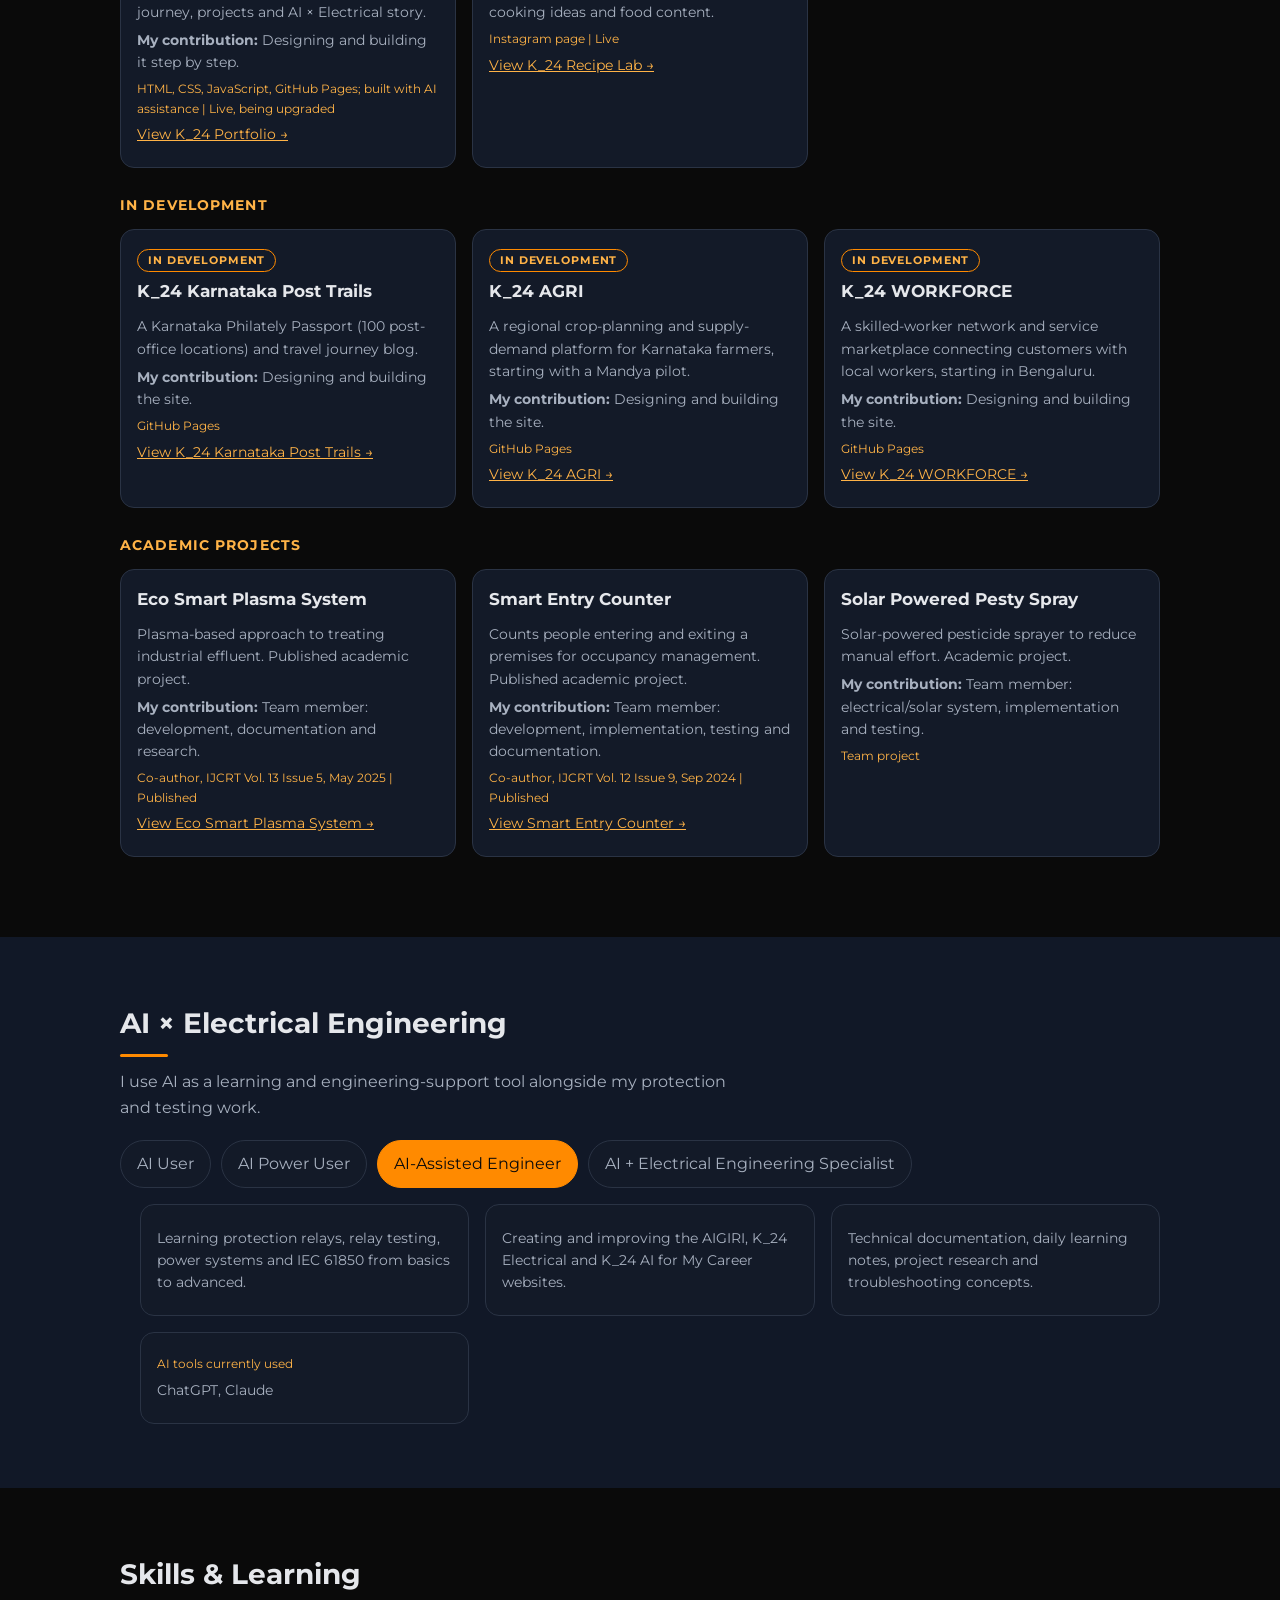
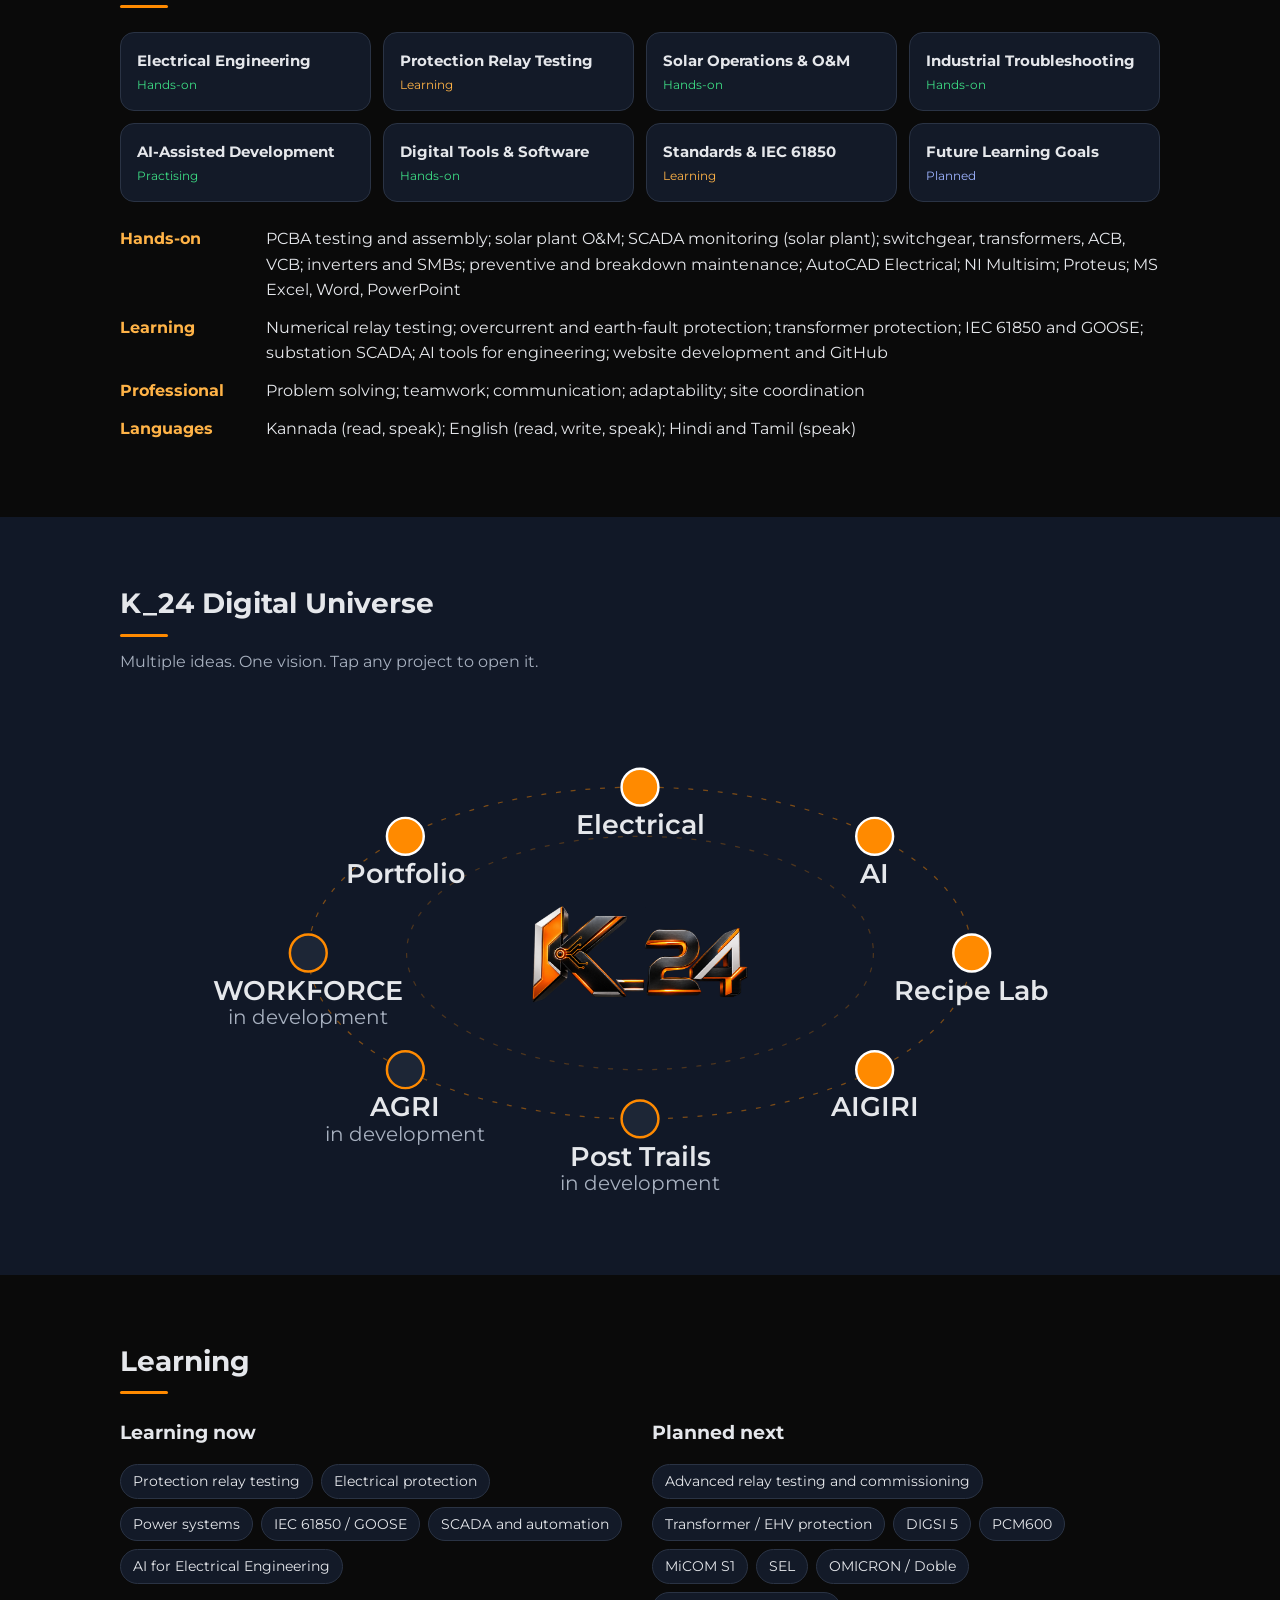
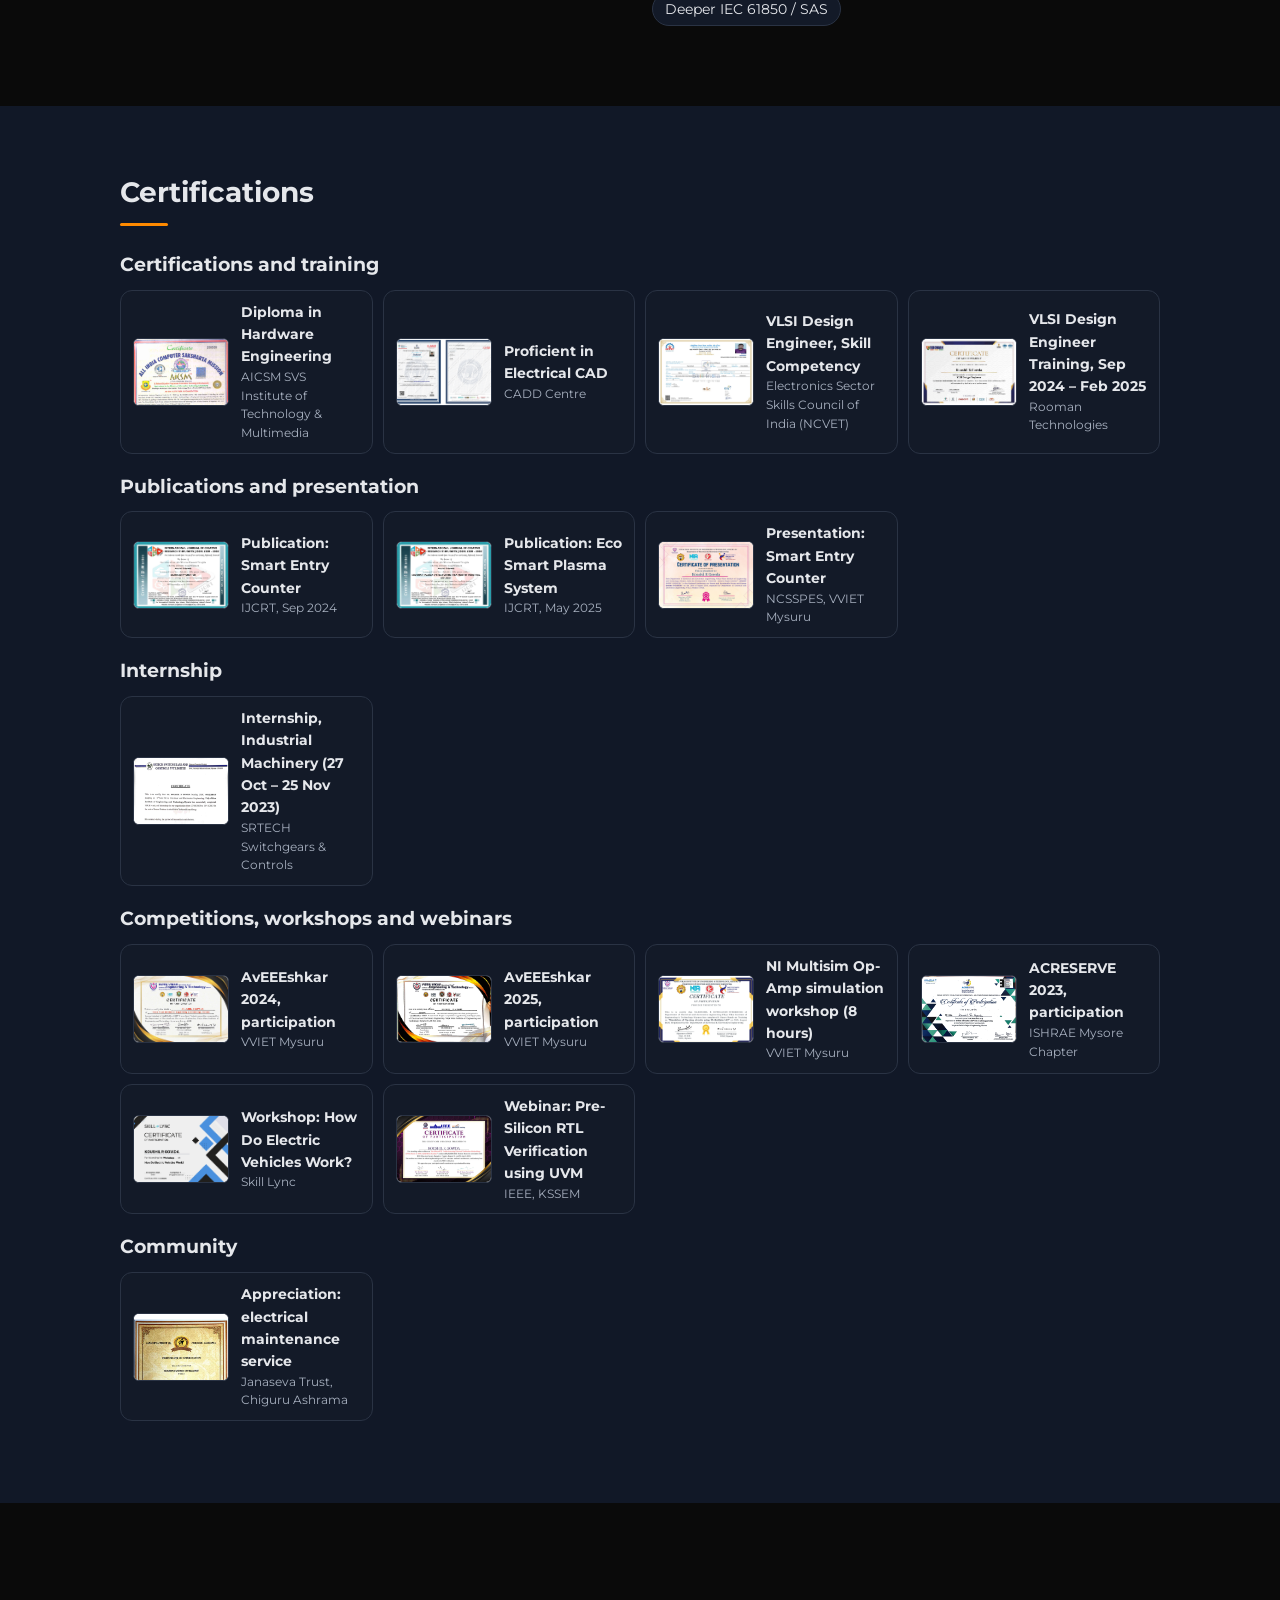
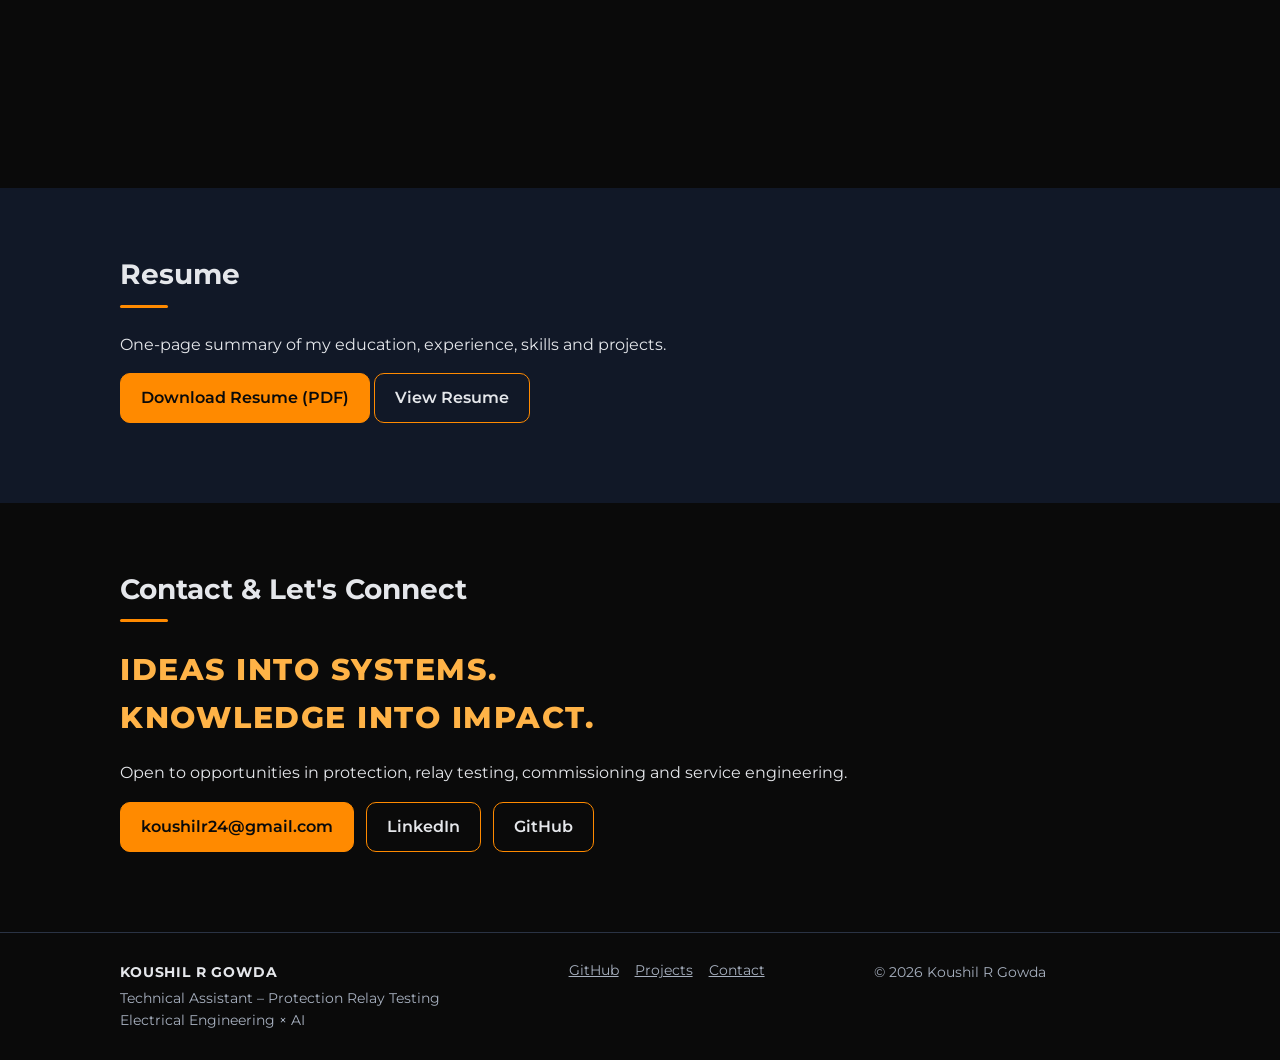
==== commit 02f79ac1: "Extract uploaded zip" ====
--- a/index.html
+++ b/index.html
@@ -16,7 +16,7 @@
 <script type="application/ld+json">{"@context":"https://schema.org","@type":"Person","name":"Koushil R Gowda","jobTitle":"Technical Assistant, Testing Department","worksFor":{"@type":"Organization","name":"AVANA Electrosystems Ltd."},"sameAs":["https://github.com/koushil24","https://www.linkedin.com/in/koushil-r"]}</script>
 </head>
 <body>
-<div id="loader" role="status" aria-label="Loading K_24 portfolio"><div class="ld"><div class="orb lo"><i></i><i></i><i></i><img class="ologo" src="assets/images/k24-logo.png" alt="K_24" width="640" height="327"></div><p>ENGINEERING THE FUTURE</p><div class="lbar"><span></span></div></div></div>
+<div id="loader" role="status" aria-label="Loading K_24 portfolio"><div class="ld"><div class="orb lo"><i></i><i></i><i></i><img class="ologo" src="assets/images/k24-logo.png" alt="K_24" width="720" height="321"></div><p>ENGINEERING THE FUTURE</p><div class="lbar"><span></span></div></div></div>
 <a class="skip" href="#home">Skip to content</a>
 <header class="bar"><div class="wrap nav">
   <a class="brand" href="#home"><span class="logo">K</span><span>Koushil R Gowda<small>K_24 | Protection Relay Testing</small></span></a>
@@ -28,17 +28,17 @@
   <div><p class="eyebrow">Welcome to my portfolio</p><h1 id="h-name"></h1><p class="accent">Engineering the future.<br>Building ideas into reality.</p><p class="lead">Technical Assistant | Protection Relay Testing | AI-Assisted Innovation</p><p class="now" id="h-now"></p>
   <p class="btns"><a class="btn pri" href="#journey">Explore My Journey</a><a class="btn" href="#projects">Discover My Projects</a><a class="btn" id="h-resume" download>Download Resume</a></p>
   <p class="soc" id="h-soc"></p><p><span class="badge" id="h-badge"></span></p></div>
-  <div class="orb" role="img" aria-label="K_24 logo with rotating rings"><i></i><i></i><i></i><img class="ologo" src="assets/images/k24-logo.png" alt="" width="640" height="327"></div>
+  <div class="orb" role="img" aria-label="K_24 logo with rotating rings"><i></i><i></i><i></i><img class="ologo" src="assets/images/k24-logo.png" alt="" width="720" height="321"></div>
 </div><div class="wv" aria-hidden="true"><svg viewBox="0 0 2400 90" preserveAspectRatio="none"><path d="M0,45.0 L15,40.1 L30,35.6 L45,32.1 L60,29.8 L75,29.0 L90,29.8 L105,32.1 L120,35.6 L135,40.1 L150,45.0 L165,49.9 L180,54.4 L195,57.9 L210,60.2 L225,61.0 L240,60.2 L255,57.9 L270,54.4 L285,49.9 L300,45.0 L315,40.1 L330,35.6 L345,32.1 L360,29.8 L375,29.0 L390,29.8 L405,32.1 L420,35.6 L435,40.1 L450,45.0 L465,49.9 L480,54.4 L495,57.9 L510,60.2 L525,61.0 L540,60.2 L555,57.9 L570,54.4 L585,49.9 L600,45.0 L615,40.1 L630,35.6 L645,32.1 L660,29.8 L675,29.0 L690,29.8 L705,32.1 L720,35.6 L735,40.1 L750,45.0 L765,49.9 L780,54.4 L795,57.9 L810,60.2 L825,61.0 L840,60.2 L855,57.9 L870,54.4 L885,49.9 L900,45.0 L915,40.1 L930,35.6 L945,32.1 L960,29.8 L975,29.0 L990,29.8 L1005,32.1 L1020,35.6 L1035,40.1 L1050,45.0 L1065,49.9 L1080,54.4 L1095,57.9 L1110,60.2 L1125,61.0 L1140,60.2 L1155,57.9 L1170,54.4 L1185,49.9 L1200,45.0 L1215,40.1 L1230,35.6 L1245,32.1 L1260,29.8 L1275,29.0 L1290,29.8 L1305,32.1 L1320,35.6 L1335,40.1 L1350,45.0 L1365,49.9 L1380,54.4 L1395,57.9 L1410,60.2 L1425,61.0 L1440,60.2 L1455,57.9 L1470,54.4 L1485,49.9 L1500,45.0 L1515,40.1 L1530,35.6 L1545,32.1 L1560,29.8 L1575,29.0 L1590,29.8 L1605,32.1 L1620,35.6 L1635,40.1 L1650,45.0 L1665,49.9 L1680,54.4 L1695,57.9 L1710,60.2 L1725,61.0 L1740,60.2 L1755,57.9 L1770,54.4 L1785,49.9 L1800,45.0 L1815,40.1 L1830,35.6 L1845,32.1 L1860,29.8 L1875,29.0 L1890,29.8 L1905,32.1 L1920,35.6 L1935,40.1 L1950,45.0 L1965,49.9 L1980,54.4 L1995,57.9 L2010,60.2 L2025,61.0 L2040,60.2 L2055,57.9 L2070,54.4 L2085,49.9 L2100,45.0 L2115,40.1 L2130,35.6 L2145,32.1 L2160,29.8 L2175,29.0 L2190,29.8 L2205,32.1 L2220,35.6 L2235,40.1 L2250,45.0 L2265,49.9 L2280,54.4 L2295,57.9 L2310,60.2 L2325,61.0 L2340,60.2 L2355,57.9 L2370,54.4 L2385,49.9 L2400,45.0" stroke="#ff8a00" fill="none" stroke-width="1.6"/><path d="M0,31.1 L15,34.3 L30,38.5 L45,43.3 L60,48.3 L75,53.0 L90,56.9 L105,59.6 L120,60.9 L135,60.7 L150,58.9 L165,55.7 L180,51.5 L195,46.7 L210,41.7 L225,37.0 L240,33.1 L255,30.4 L270,29.1 L285,29.3 L300,31.1 L315,34.3 L330,38.5 L345,43.3 L360,48.3 L375,53.0 L390,56.9 L405,59.6 L420,60.9 L435,60.7 L450,58.9 L465,55.7 L480,51.5 L495,46.7 L510,41.7 L525,37.0 L540,33.1 L555,30.4 L570,29.1 L585,29.3 L600,31.1 L615,34.3 L630,38.5 L645,43.3 L660,48.3 L675,53.0 L690,56.9 L705,59.6 L720,60.9 L735,60.7 L750,58.9 L765,55.7 L780,51.5 L795,46.7 L810,41.7 L825,37.0 L840,33.1 L855,30.4 L870,29.1 L885,29.3 L900,31.1 L915,34.3 L930,38.5 L945,43.3 L960,48.3 L975,53.0 L990,56.9 L1005,59.6 L1020,60.9 L1035,60.7 L1050,58.9 L1065,55.7 L1080,51.5 L1095,46.7 L1110,41.7 L1125,37.0 L1140,33.1 L1155,30.4 L1170,29.1 L1185,29.3 L1200,31.1 L1215,34.3 L1230,38.5 L1245,43.3 L1260,48.3 L1275,53.0 L1290,56.9 L1305,59.6 L1320,60.9 L1335,60.7 L1350,58.9 L1365,55.7 L1380,51.5 L1395,46.7 L1410,41.7 L1425,37.0 L1440,33.1 L1455,30.4 L1470,29.1 L1485,29.3 L1500,31.1 L1515,34.3 L1530,38.5 L1545,43.3 L1560,48.3 L1575,53.0 L1590,56.9 L1605,59.6 L1620,60.9 L1635,60.7 L1650,58.9 L1665,55.7 L1680,51.5 L1695,46.7 L1710,41.7 L1725,37.0 L1740,33.1 L1755,30.4 L1770,29.1 L1785,29.3 L1800,31.1 L1815,34.3 L1830,38.5 L1845,43.3 L1860,48.3 L1875,53.0 L1890,56.9 L1905,59.6 L1920,60.9 L1935,60.7 L1950,58.9 L1965,55.7 L1980,51.5 L1995,46.7 L2010,41.7 L2025,37.0 L2040,33.1 L2055,30.4 L2070,29.1 L2085,29.3 L2100,31.1 L2115,34.3 L2130,38.5 L2145,43.3 L2160,48.3 L2175,53.0 L2190,56.9 L2205,59.6 L2220,60.9 L2235,60.7 L2250,58.9 L2265,55.7 L2280,51.5 L2295,46.7 L2310,41.7 L2325,37.0 L2340,33.1 L2355,30.4 L2370,29.1 L2385,29.3 L2400,31.1" stroke="#ffb347" fill="none" stroke-width="1.6"/><path d="M0,58.9 L15,60.6 L30,60.9 L45,59.6 L60,56.9 L75,53.0 L90,48.3 L105,43.3 L120,38.5 L135,34.3 L150,31.1 L165,29.4 L180,29.1 L195,30.4 L210,33.1 L225,37.0 L240,41.7 L255,46.7 L270,51.5 L285,55.7 L300,58.9 L315,60.6 L330,60.9 L345,59.6 L360,56.9 L375,53.0 L390,48.3 L405,43.3 L420,38.5 L435,34.3 L450,31.1 L465,29.4 L480,29.1 L495,30.4 L510,33.1 L525,37.0 L540,41.7 L555,46.7 L570,51.5 L585,55.7 L600,58.9 L615,60.6 L630,60.9 L645,59.6 L660,56.9 L675,53.0 L690,48.3 L705,43.3 L720,38.5 L735,34.3 L750,31.1 L765,29.4 L780,29.1 L795,30.4 L810,33.1 L825,37.0 L840,41.7 L855,46.7 L870,51.5 L885,55.7 L900,58.9 L915,60.6 L930,60.9 L945,59.6 L960,56.9 L975,53.0 L990,48.3 L1005,43.3 L1020,38.5 L1035,34.3 L1050,31.1 L1065,29.4 L1080,29.1 L1095,30.4 L1110,33.1 L1125,37.0 L1140,41.7 L1155,46.7 L1170,51.5 L1185,55.7 L1200,58.9 L1215,60.6 L1230,60.9 L1245,59.6 L1260,56.9 L1275,53.0 L1290,48.3 L1305,43.3 L1320,38.5 L1335,34.3 L1350,31.1 L1365,29.4 L1380,29.1 L1395,30.4 L1410,33.1 L1425,37.0 L1440,41.7 L1455,46.7 L1470,51.5 L1485,55.7 L1500,58.9 L1515,60.6 L1530,60.9 L1545,59.6 L1560,56.9 L1575,53.0 L1590,48.3 L1605,43.3 L1620,38.5 L1635,34.3 L1650,31.1 L1665,29.4 L1680,29.1 L1695,30.4 L1710,33.1 L1725,37.0 L1740,41.7 L1755,46.7 L1770,51.5 L1785,55.7 L1800,58.9 L1815,60.6 L1830,60.9 L1845,59.6 L1860,56.9 L1875,53.0 L1890,48.3 L1905,43.3 L1920,38.5 L1935,34.3 L1950,31.1 L1965,29.4 L1980,29.1 L1995,30.4 L2010,33.1 L2025,37.0 L2040,41.7 L2055,46.7 L2070,51.5 L2085,55.7 L2100,58.9 L2115,60.6 L2130,60.9 L2145,59.6 L2160,56.9 L2175,53.0 L2190,48.3 L2205,43.3 L2220,38.5 L2235,34.3 L2250,31.1 L2265,29.4 L2280,29.1 L2295,30.4 L2310,33.1 L2325,37.0 L2340,41.7 L2355,46.7 L2370,51.5 L2385,55.7 L2400,58.9" stroke="#e5e7eb" fill="none" stroke-width="1.6"/></svg></div></section>
 <section class="strip"><div class="wrap"><p class="gh">Current focus</p><div class="gl" id="gl"></div></div></section>
 <section id="about"><div class="wrap"><h2>About</h2><div class="about"><img id="a-photo" loading="lazy" alt="Koushil R Gowda" width="220" height="280"><div id="a-text"></div></div></div></section>
 <section id="journey"><div class="wrap"><h2>My Engineering Journey</h2><ol class="tl" id="tl"></ol></div></section>
 <section id="experience"><div class="wrap"><h2>Experience</h2><div id="ex"></div></div></section>
 <section id="engineering"><div class="wrap"><h2>Engineering World</h2><div class="eng"><div class="panel" aria-hidden="true"><div class="led"><i></i><i></i><i></i><i></i></div><div class="scr">NUMERICAL PROTECTION RELAY<small>illustrative graphic</small></div><div class="btnrow"><i></i><i></i><i></i><i></i></div></div><div class="card"><h3>Protection Relay Testing</h3><ul class="el"><li>Numerical protection relay testing <em class="l">Working on and learning at AVANA</em></li><li>Overcurrent and earth-fault protection <em class="l">Learning</em></li><li>Power systems <em class="l">Learning</em></li><li>Transformers, ACBs, VCBs and switchgear <em class="h">Hands-on (solar plant O&amp;M)</em></li><li>Testing and commissioning <em class="l">Learning</em></li><li>IEC 61850 / GOOSE <em class="l">Learning</em></li><li>AutoCAD Electrical, NI Multisim, Proteus <em class="h">Hands-on</em></li></ul><p class="s">No confidential company information is shown on this website.</p></div></div></div></section>
-<section id="projects"><div class="wrap"><h2>Projects</h2><div class="grid" id="pr"></div><p class="soon" id="soon"></p></div></section>
+<section id="projects"><div class="wrap"><h2>Projects</h2><div id="pr"></div><p class="soon" id="soon"></p></div></section>
 <section id="ai"><div class="wrap"><h2>AI × Electrical Engineering</h2><p class="lead2">I use AI as a learning and engineering-support tool alongside my protection and testing work.</p><ol class="stages" id="st"></ol><div class="grid" id="ai-u"></div></div></section>
 <section id="skills"><div class="wrap"><h2>Skills &amp; Learning</h2><div class="tiles"><div class="tile"><b>Electrical Engineering</b><em class="h">Hands-on</em></div><div class="tile"><b>Protection Relay Testing</b><em class="l">Learning</em></div><div class="tile"><b>Solar Operations &amp; O&amp;M</b><em class="h">Hands-on</em></div><div class="tile"><b>Industrial Troubleshooting</b><em class="h">Hands-on</em></div><div class="tile"><b>AI-Assisted Development</b><em class="h">Practising</em></div><div class="tile"><b>Digital Tools &amp; Software</b><em class="h">Hands-on</em></div><div class="tile"><b>Standards &amp; IEC 61850</b><em class="l">Learning</em></div><div class="tile"><b>Future Learning Goals</b><em class="p">Planned</em></div></div><div id="sk"></div></div></section>
-<section id="universe"><div class="wrap"><h2>K_24 Digital Universe</h2><p class="lead2">Multiple ideas. One vision. Tap any project to open it.</p><svg class="uni" viewBox="0 0 700 420" role="group" aria-label="K_24 Digital Universe: linked projects"><ellipse cx="350" cy="210" rx="270" ry="135" class="orbit"/><ellipse cx="350" cy="210" rx="190" ry="95" class="orbit o2"/><image href="assets/images/k24-logo.png" x="270" y="170" width="160" height="82"/><a href="https://koushil24.github.io/K24-Electrical/" target="_blank" rel="noopener"><circle cx="350" cy="75" r="15" class="nd"/><text x="350" y="113" text-anchor="middle">Electrical</text></a><a href="https://koushil24.github.io/ai-for-my-career/" target="_blank" rel="noopener"><circle cx="541" cy="115" r="15" class="nd"/><text x="541" y="153" text-anchor="middle">AI</text></a><a href="https://www.instagram.com/k_24_recipe_lab" target="_blank" rel="noopener"><circle cx="620" cy="210" r="15" class="nd"/><text x="620" y="248" text-anchor="middle">Recipe Lab</text></a><a href="https://koushil24.github.io/aigiri-geleyara-balaga/" target="_blank" rel="noopener"><circle cx="541" cy="305" r="15" class="nd"/><text x="541" y="343" text-anchor="middle">AIGIRI</text></a><a href="https://koushil24.github.io/k24-karnataka-post-trails/" target="_blank" rel="noopener"><circle cx="350" cy="345" r="15" class="nd dv"/><text x="350" y="383" text-anchor="middle">Post Trails</text><text x="350" y="403" text-anchor="middle" class="dm">in development</text></a><a href="https://koushil24.github.io/k24-agri/" target="_blank" rel="noopener"><circle cx="159" cy="305" r="15" class="nd dv"/><text x="159" y="343" text-anchor="middle">AGRI</text><text x="159" y="363" text-anchor="middle" class="dm">in development</text></a><a href="https://koushil24.github.io/k24-workforce/" target="_blank" rel="noopener"><circle cx="80" cy="210" r="15" class="nd dv"/><text x="80" y="248" text-anchor="middle">WORKFORCE</text><text x="80" y="268" text-anchor="middle" class="dm">in development</text></a><a href="#home"><circle cx="159" cy="115" r="15" class="nd"/><text x="159" y="153" text-anchor="middle">Portfolio</text></a></svg></div></section>
+<section id="universe"><div class="wrap"><h2>K_24 Digital Universe</h2><p class="lead2">Multiple ideas. One vision. Tap any project to open it.</p><svg class="uni" viewBox="0 0 700 420" role="group" aria-label="K_24 Digital Universe: linked projects"><ellipse cx="350" cy="210" rx="270" ry="135" class="orbit"/><ellipse cx="350" cy="210" rx="190" ry="95" class="orbit o2"/><image href="assets/images/k24-logo.png" x="262" y="172" width="176" height="78"/><a href="https://koushil24.github.io/K24-Electrical/" target="_blank" rel="noopener"><circle cx="350" cy="75" r="15" class="nd"/><text x="350" y="113" text-anchor="middle">Electrical</text></a><a href="https://koushil24.github.io/ai-for-my-career/" target="_blank" rel="noopener"><circle cx="541" cy="115" r="15" class="nd"/><text x="541" y="153" text-anchor="middle">AI</text></a><a href="https://www.instagram.com/k_24_recipe_lab" target="_blank" rel="noopener"><circle cx="620" cy="210" r="15" class="nd"/><text x="620" y="248" text-anchor="middle">Recipe Lab</text></a><a href="https://koushil24.github.io/aigiri-geleyara-balaga/" target="_blank" rel="noopener"><circle cx="541" cy="305" r="15" class="nd"/><text x="541" y="343" text-anchor="middle">AIGIRI</text></a><a href="https://koushil24.github.io/k24-karnataka-post-trails/" target="_blank" rel="noopener"><circle cx="350" cy="345" r="15" class="nd dv"/><text x="350" y="383" text-anchor="middle">Post Trails</text><text x="350" y="403" text-anchor="middle" class="dm">in development</text></a><a href="https://koushil24.github.io/k24-agri/" target="_blank" rel="noopener"><circle cx="159" cy="305" r="15" class="nd dv"/><text x="159" y="343" text-anchor="middle">AGRI</text><text x="159" y="363" text-anchor="middle" class="dm">in development</text></a><a href="https://koushil24.github.io/k24-workforce/" target="_blank" rel="noopener"><circle cx="80" cy="210" r="15" class="nd dv"/><text x="80" y="248" text-anchor="middle">WORKFORCE</text><text x="80" y="268" text-anchor="middle" class="dm">in development</text></a><a href="#home"><circle cx="159" cy="115" r="15" class="nd"/><text x="159" y="153" text-anchor="middle">Portfolio</text></a></svg></div></section>
 <section id="learning"><div class="wrap"><h2>Learning</h2><div class="two"><div><h3>Learning now</h3><ul class="chips" id="ln"></ul></div><div><h3>Planned next</h3><ul class="chips" id="lx"></ul></div></div></div></section>
 <section id="certs"><div class="wrap"><h2>Certifications</h2><div id="ce"></div></div></section>
 <section id="achievements"><div class="wrap"><h2>Achievements</h2><ul id="ac"></ul></div></section>
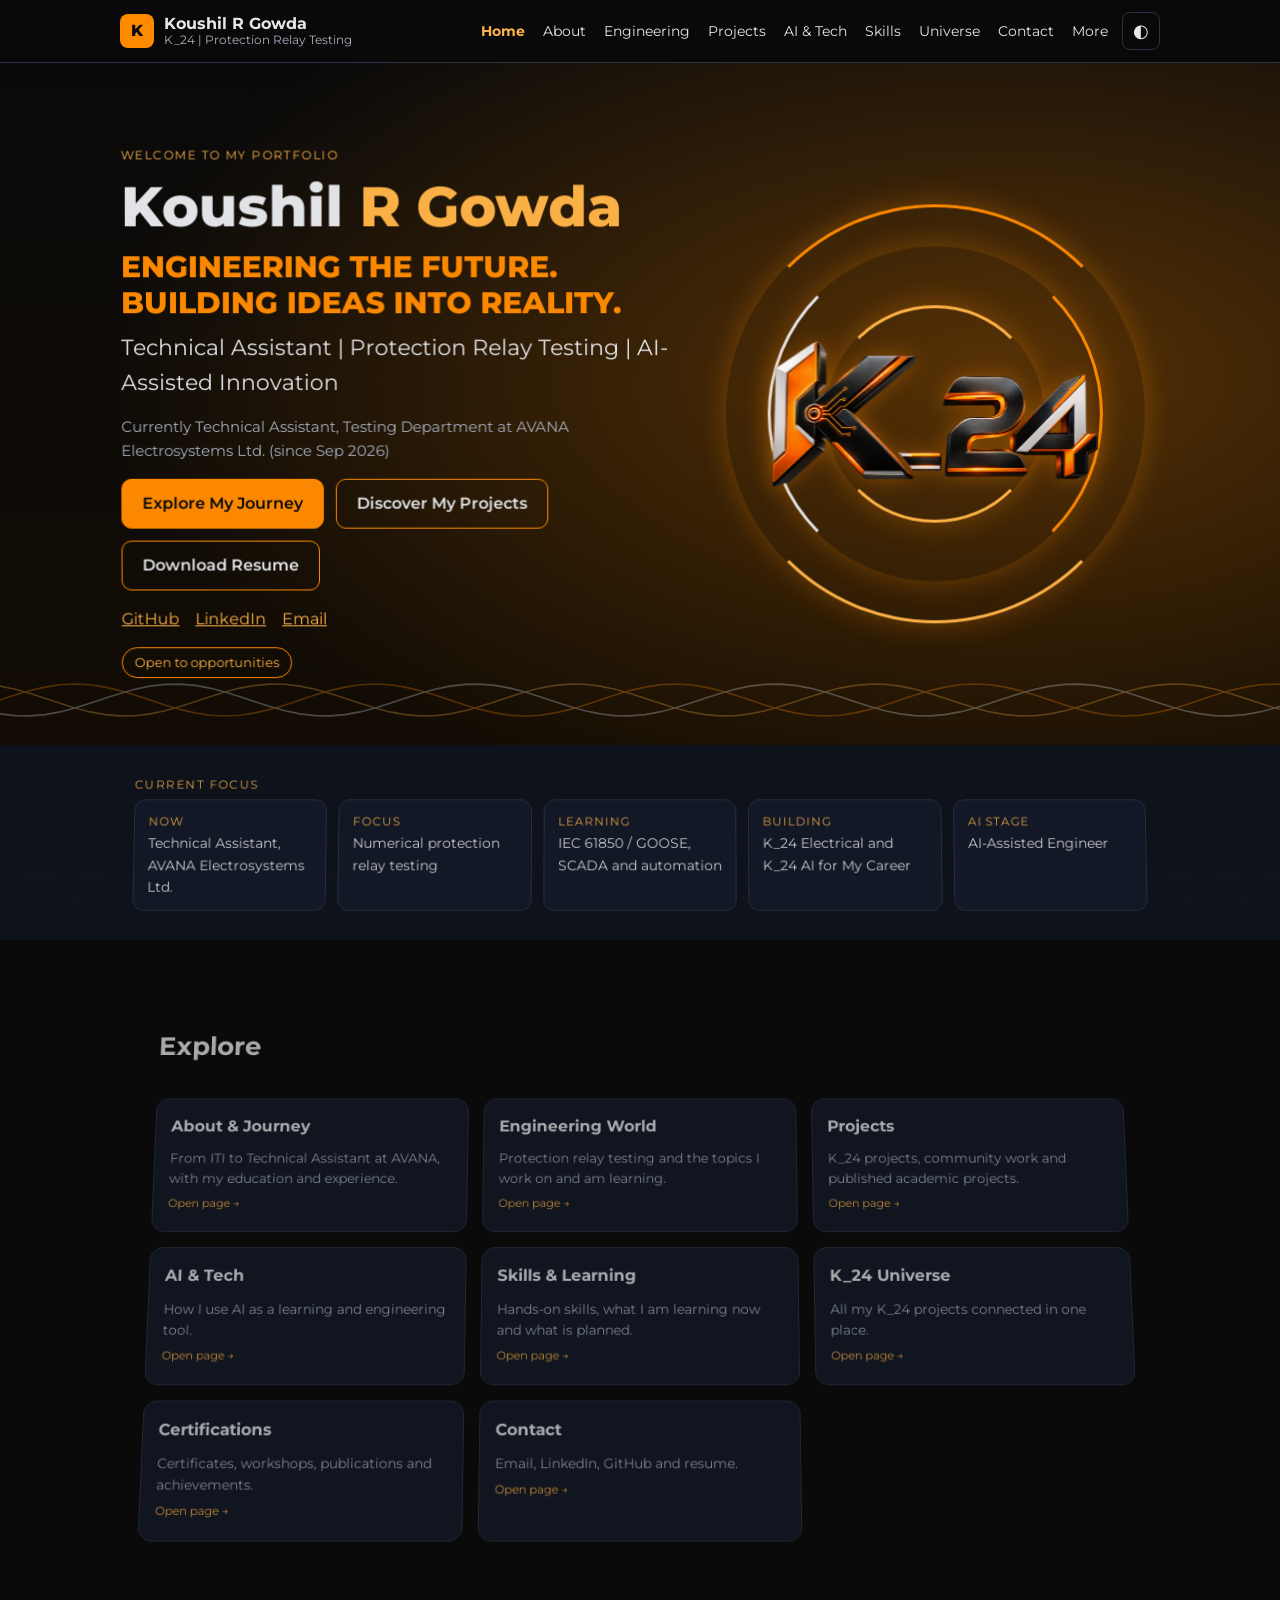
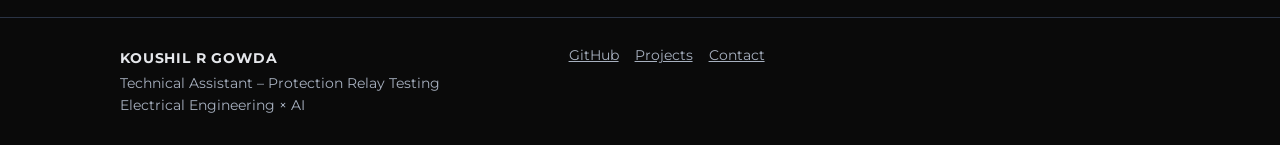
==== commit 08e65fae: "Extract uploaded zip" ====
--- a/index.html
+++ b/index.html
@@ -1,51 +1,30 @@
 <!DOCTYPE html>
-<html lang="en" data-theme="dark" class="lock">
+<html lang="en" data-theme="dark">
 <head>
 <meta charset="utf-8">
 <meta name="viewport" content="width=device-width, initial-scale=1">
 <title>Koushil R Gowda | Protection Relay Testing | Electrical Engineering × AI</title>
 <meta name="description" content="Technical Assistant focused on protection relay testing, electrical engineering, power systems and AI-assisted engineering.">
 <link rel="canonical" href="https://koushil24.github.io/">
-<meta property="og:type" content="website"><meta property="og:url" content="https://koushil24.github.io/">
-<meta property="og:title" content="Koushil R Gowda | Portfolio">
-<meta property="og:description" content="Building at the intersection of Electrical Engineering, AI and Digital Technology.">
-<link rel="icon" href="data:image/svg+xml,%3Csvg xmlns='http://www.w3.org/2000/svg' viewBox='0 0 32 32'%3E%3Crect width='32' height='32' rx='7' fill='%23ff8a00'/%3E%3Ctext x='16' y='23' font-size='20' font-weight='700' text-anchor='middle' fill='white' font-family='Arial'%3EK%3C/text%3E%3C/svg%3E">
+<meta property="og:type" content="website"><meta property="og:url" content="https://koushil24.github.io/"><meta property="og:title" content="Koushil R Gowda | Protection Relay Testing | Electrical Engineering × AI"><meta property="og:description" content="Technical Assistant focused on protection relay testing, electrical engineering, power systems and AI-assisted engineering."><meta property="og:image" content="https://koushil24.github.io/assets/images/k24-logo.png">
 <meta name="theme-color" content="#0a0a0a">
+<link rel="icon" href="assets/images/k24-logo.png" type="image/png">
 <link rel="preconnect" href="https://fonts.googleapis.com"><link rel="preconnect" href="https://fonts.gstatic.com" crossorigin><link rel="stylesheet" href="https://fonts.googleapis.com/css2?family=Montserrat:wght@400;600;800&display=swap">
 <link rel="stylesheet" href="assets/css/style.css">
 <script type="application/ld+json">{"@context":"https://schema.org","@type":"Person","name":"Koushil R Gowda","jobTitle":"Technical Assistant, Testing Department","worksFor":{"@type":"Organization","name":"AVANA Electrosystems Ltd."},"sameAs":["https://github.com/koushil24","https://www.linkedin.com/in/koushil-r"]}</script>
 </head>
-<body>
-<div id="loader" role="status" aria-label="Loading K_24 portfolio"><div class="ld"><div class="orb lo"><i></i><i></i><i></i><img class="ologo" src="assets/images/k24-logo.png" alt="K_24" width="720" height="321"></div><p>ENGINEERING THE FUTURE</p><div class="lbar"><span></span></div></div></div>
-<a class="skip" href="#home">Skip to content</a>
-<header class="bar"><div class="wrap nav">
-  <a class="brand" href="#home"><span class="logo">K</span><span>Koushil R Gowda<small>K_24 | Protection Relay Testing</small></span></a>
-  <button id="menu" aria-label="Menu" aria-expanded="false">&#9776;</button>
-  <nav id="links" aria-label="Main"><a href="#home">Home</a><a href="#about">About</a><a href="#engineering">Engineering</a><a href="#projects">Projects</a><a href="#ai">AI &amp; Tech</a><a href="#skills">Skills</a><a href="#universe">Universe</a><a href="#contact">Contact</a><details><summary>More</summary><div><a href="#journey">Journey</a><a href="#experience">Experience</a><a href="#learning">Learning</a><a href="#certs">Certifications</a><a href="#achievements">Achievements</a><a href="#resume">Resume</a></div></details></nav>
-  <button id="theme" aria-label="Switch light or dark mode">&#9680;</button>
-</div></header>
-<main><section id="home" class="hero"><div class="wrap hero-grid">
+<body data-page="index">
+<script src="assets/js/shell.js"></script>
+<main id="main">
+<section id="home" class="hero"><div class="wrap hero-grid">
   <div><p class="eyebrow">Welcome to my portfolio</p><h1 id="h-name"></h1><p class="accent">Engineering the future.<br>Building ideas into reality.</p><p class="lead">Technical Assistant | Protection Relay Testing | AI-Assisted Innovation</p><p class="now" id="h-now"></p>
-  <p class="btns"><a class="btn pri" href="#journey">Explore My Journey</a><a class="btn" href="#projects">Discover My Projects</a><a class="btn" id="h-resume" download>Download Resume</a></p>
+  <p class="btns"><a class="btn pri" href="about.html#journey">Explore My Journey</a><a class="btn" href="projects.html">Discover My Projects</a><a class="btn" id="h-resume" download>Download Resume</a></p>
   <p class="soc" id="h-soc"></p><p><span class="badge" id="h-badge"></span></p></div>
   <div class="orb" role="img" aria-label="K_24 logo with rotating rings"><i></i><i></i><i></i><img class="ologo" src="assets/images/k24-logo.png" alt="" width="720" height="321"></div>
 </div><div class="wv" aria-hidden="true"><svg viewBox="0 0 2400 90" preserveAspectRatio="none"><path d="M0,45.0 L15,40.1 L30,35.6 L45,32.1 L60,29.8 L75,29.0 L90,29.8 L105,32.1 L120,35.6 L135,40.1 L150,45.0 L165,49.9 L180,54.4 L195,57.9 L210,60.2 L225,61.0 L240,60.2 L255,57.9 L270,54.4 L285,49.9 L300,45.0 L315,40.1 L330,35.6 L345,32.1 L360,29.8 L375,29.0 L390,29.8 L405,32.1 L420,35.6 L435,40.1 L450,45.0 L465,49.9 L480,54.4 L495,57.9 L510,60.2 L525,61.0 L540,60.2 L555,57.9 L570,54.4 L585,49.9 L600,45.0 L615,40.1 L630,35.6 L645,32.1 L660,29.8 L675,29.0 L690,29.8 L705,32.1 L720,35.6 L735,40.1 L750,45.0 L765,49.9 L780,54.4 L795,57.9 L810,60.2 L825,61.0 L840,60.2 L855,57.9 L870,54.4 L885,49.9 L900,45.0 L915,40.1 L930,35.6 L945,32.1 L960,29.8 L975,29.0 L990,29.8 L1005,32.1 L1020,35.6 L1035,40.1 L1050,45.0 L1065,49.9 L1080,54.4 L1095,57.9 L1110,60.2 L1125,61.0 L1140,60.2 L1155,57.9 L1170,54.4 L1185,49.9 L1200,45.0 L1215,40.1 L1230,35.6 L1245,32.1 L1260,29.8 L1275,29.0 L1290,29.8 L1305,32.1 L1320,35.6 L1335,40.1 L1350,45.0 L1365,49.9 L1380,54.4 L1395,57.9 L1410,60.2 L1425,61.0 L1440,60.2 L1455,57.9 L1470,54.4 L1485,49.9 L1500,45.0 L1515,40.1 L1530,35.6 L1545,32.1 L1560,29.8 L1575,29.0 L1590,29.8 L1605,32.1 L1620,35.6 L1635,40.1 L1650,45.0 L1665,49.9 L1680,54.4 L1695,57.9 L1710,60.2 L1725,61.0 L1740,60.2 L1755,57.9 L1770,54.4 L1785,49.9 L1800,45.0 L1815,40.1 L1830,35.6 L1845,32.1 L1860,29.8 L1875,29.0 L1890,29.8 L1905,32.1 L1920,35.6 L1935,40.1 L1950,45.0 L1965,49.9 L1980,54.4 L1995,57.9 L2010,60.2 L2025,61.0 L2040,60.2 L2055,57.9 L2070,54.4 L2085,49.9 L2100,45.0 L2115,40.1 L2130,35.6 L2145,32.1 L2160,29.8 L2175,29.0 L2190,29.8 L2205,32.1 L2220,35.6 L2235,40.1 L2250,45.0 L2265,49.9 L2280,54.4 L2295,57.9 L2310,60.2 L2325,61.0 L2340,60.2 L2355,57.9 L2370,54.4 L2385,49.9 L2400,45.0" stroke="#ff8a00" fill="none" stroke-width="1.6"/><path d="M0,31.1 L15,34.3 L30,38.5 L45,43.3 L60,48.3 L75,53.0 L90,56.9 L105,59.6 L120,60.9 L135,60.7 L150,58.9 L165,55.7 L180,51.5 L195,46.7 L210,41.7 L225,37.0 L240,33.1 L255,30.4 L270,29.1 L285,29.3 L300,31.1 L315,34.3 L330,38.5 L345,43.3 L360,48.3 L375,53.0 L390,56.9 L405,59.6 L420,60.9 L435,60.7 L450,58.9 L465,55.7 L480,51.5 L495,46.7 L510,41.7 L525,37.0 L540,33.1 L555,30.4 L570,29.1 L585,29.3 L600,31.1 L615,34.3 L630,38.5 L645,43.3 L660,48.3 L675,53.0 L690,56.9 L705,59.6 L720,60.9 L735,60.7 L750,58.9 L765,55.7 L780,51.5 L795,46.7 L810,41.7 L825,37.0 L840,33.1 L855,30.4 L870,29.1 L885,29.3 L900,31.1 L915,34.3 L930,38.5 L945,43.3 L960,48.3 L975,53.0 L990,56.9 L1005,59.6 L1020,60.9 L1035,60.7 L1050,58.9 L1065,55.7 L1080,51.5 L1095,46.7 L1110,41.7 L1125,37.0 L1140,33.1 L1155,30.4 L1170,29.1 L1185,29.3 L1200,31.1 L1215,34.3 L1230,38.5 L1245,43.3 L1260,48.3 L1275,53.0 L1290,56.9 L1305,59.6 L1320,60.9 L1335,60.7 L1350,58.9 L1365,55.7 L1380,51.5 L1395,46.7 L1410,41.7 L1425,37.0 L1440,33.1 L1455,30.4 L1470,29.1 L1485,29.3 L1500,31.1 L1515,34.3 L1530,38.5 L1545,43.3 L1560,48.3 L1575,53.0 L1590,56.9 L1605,59.6 L1620,60.9 L1635,60.7 L1650,58.9 L1665,55.7 L1680,51.5 L1695,46.7 L1710,41.7 L1725,37.0 L1740,33.1 L1755,30.4 L1770,29.1 L1785,29.3 L1800,31.1 L1815,34.3 L1830,38.5 L1845,43.3 L1860,48.3 L1875,53.0 L1890,56.9 L1905,59.6 L1920,60.9 L1935,60.7 L1950,58.9 L1965,55.7 L1980,51.5 L1995,46.7 L2010,41.7 L2025,37.0 L2040,33.1 L2055,30.4 L2070,29.1 L2085,29.3 L2100,31.1 L2115,34.3 L2130,38.5 L2145,43.3 L2160,48.3 L2175,53.0 L2190,56.9 L2205,59.6 L2220,60.9 L2235,60.7 L2250,58.9 L2265,55.7 L2280,51.5 L2295,46.7 L2310,41.7 L2325,37.0 L2340,33.1 L2355,30.4 L2370,29.1 L2385,29.3 L2400,31.1" stroke="#ffb347" fill="none" stroke-width="1.6"/><path d="M0,58.9 L15,60.6 L30,60.9 L45,59.6 L60,56.9 L75,53.0 L90,48.3 L105,43.3 L120,38.5 L135,34.3 L150,31.1 L165,29.4 L180,29.1 L195,30.4 L210,33.1 L225,37.0 L240,41.7 L255,46.7 L270,51.5 L285,55.7 L300,58.9 L315,60.6 L330,60.9 L345,59.6 L360,56.9 L375,53.0 L390,48.3 L405,43.3 L420,38.5 L435,34.3 L450,31.1 L465,29.4 L480,29.1 L495,30.4 L510,33.1 L525,37.0 L540,41.7 L555,46.7 L570,51.5 L585,55.7 L600,58.9 L615,60.6 L630,60.9 L645,59.6 L660,56.9 L675,53.0 L690,48.3 L705,43.3 L720,38.5 L735,34.3 L750,31.1 L765,29.4 L780,29.1 L795,30.4 L810,33.1 L825,37.0 L840,41.7 L855,46.7 L870,51.5 L885,55.7 L900,58.9 L915,60.6 L930,60.9 L945,59.6 L960,56.9 L975,53.0 L990,48.3 L1005,43.3 L1020,38.5 L1035,34.3 L1050,31.1 L1065,29.4 L1080,29.1 L1095,30.4 L1110,33.1 L1125,37.0 L1140,41.7 L1155,46.7 L1170,51.5 L1185,55.7 L1200,58.9 L1215,60.6 L1230,60.9 L1245,59.6 L1260,56.9 L1275,53.0 L1290,48.3 L1305,43.3 L1320,38.5 L1335,34.3 L1350,31.1 L1365,29.4 L1380,29.1 L1395,30.4 L1410,33.1 L1425,37.0 L1440,41.7 L1455,46.7 L1470,51.5 L1485,55.7 L1500,58.9 L1515,60.6 L1530,60.9 L1545,59.6 L1560,56.9 L1575,53.0 L1590,48.3 L1605,43.3 L1620,38.5 L1635,34.3 L1650,31.1 L1665,29.4 L1680,29.1 L1695,30.4 L1710,33.1 L1725,37.0 L1740,41.7 L1755,46.7 L1770,51.5 L1785,55.7 L1800,58.9 L1815,60.6 L1830,60.9 L1845,59.6 L1860,56.9 L1875,53.0 L1890,48.3 L1905,43.3 L1920,38.5 L1935,34.3 L1950,31.1 L1965,29.4 L1980,29.1 L1995,30.4 L2010,33.1 L2025,37.0 L2040,41.7 L2055,46.7 L2070,51.5 L2085,55.7 L2100,58.9 L2115,60.6 L2130,60.9 L2145,59.6 L2160,56.9 L2175,53.0 L2190,48.3 L2205,43.3 L2220,38.5 L2235,34.3 L2250,31.1 L2265,29.4 L2280,29.1 L2295,30.4 L2310,33.1 L2325,37.0 L2340,41.7 L2355,46.7 L2370,51.5 L2385,55.7 L2400,58.9" stroke="#e5e7eb" fill="none" stroke-width="1.6"/></svg></div></section>
 <section class="strip"><div class="wrap"><p class="gh">Current focus</p><div class="gl" id="gl"></div></div></section>
-<section id="about"><div class="wrap"><h2>About</h2><div class="about"><img id="a-photo" loading="lazy" alt="Koushil R Gowda" width="220" height="280"><div id="a-text"></div></div></div></section>
-<section id="journey"><div class="wrap"><h2>My Engineering Journey</h2><ol class="tl" id="tl"></ol></div></section>
-<section id="experience"><div class="wrap"><h2>Experience</h2><div id="ex"></div></div></section>
-<section id="engineering"><div class="wrap"><h2>Engineering World</h2><div class="eng"><div class="panel" aria-hidden="true"><div class="led"><i></i><i></i><i></i><i></i></div><div class="scr">NUMERICAL PROTECTION RELAY<small>illustrative graphic</small></div><div class="btnrow"><i></i><i></i><i></i><i></i></div></div><div class="card"><h3>Protection Relay Testing</h3><ul class="el"><li>Numerical protection relay testing <em class="l">Working on and learning at AVANA</em></li><li>Overcurrent and earth-fault protection <em class="l">Learning</em></li><li>Power systems <em class="l">Learning</em></li><li>Transformers, ACBs, VCBs and switchgear <em class="h">Hands-on (solar plant O&amp;M)</em></li><li>Testing and commissioning <em class="l">Learning</em></li><li>IEC 61850 / GOOSE <em class="l">Learning</em></li><li>AutoCAD Electrical, NI Multisim, Proteus <em class="h">Hands-on</em></li></ul><p class="s">No confidential company information is shown on this website.</p></div></div></div></section>
-<section id="projects"><div class="wrap"><h2>Projects</h2><div id="pr"></div><p class="soon" id="soon"></p></div></section>
-<section id="ai"><div class="wrap"><h2>AI × Electrical Engineering</h2><p class="lead2">I use AI as a learning and engineering-support tool alongside my protection and testing work.</p><ol class="stages" id="st"></ol><div class="grid" id="ai-u"></div></div></section>
-<section id="skills"><div class="wrap"><h2>Skills &amp; Learning</h2><div class="tiles"><div class="tile"><b>Electrical Engineering</b><em class="h">Hands-on</em></div><div class="tile"><b>Protection Relay Testing</b><em class="l">Learning</em></div><div class="tile"><b>Solar Operations &amp; O&amp;M</b><em class="h">Hands-on</em></div><div class="tile"><b>Industrial Troubleshooting</b><em class="h">Hands-on</em></div><div class="tile"><b>AI-Assisted Development</b><em class="h">Practising</em></div><div class="tile"><b>Digital Tools &amp; Software</b><em class="h">Hands-on</em></div><div class="tile"><b>Standards &amp; IEC 61850</b><em class="l">Learning</em></div><div class="tile"><b>Future Learning Goals</b><em class="p">Planned</em></div></div><div id="sk"></div></div></section>
-<section id="universe"><div class="wrap"><h2>K_24 Digital Universe</h2><p class="lead2">Multiple ideas. One vision. Tap any project to open it.</p><svg class="uni" viewBox="0 0 700 420" role="group" aria-label="K_24 Digital Universe: linked projects"><ellipse cx="350" cy="210" rx="270" ry="135" class="orbit"/><ellipse cx="350" cy="210" rx="190" ry="95" class="orbit o2"/><image href="assets/images/k24-logo.png" x="262" y="172" width="176" height="78"/><a href="https://koushil24.github.io/K24-Electrical/" target="_blank" rel="noopener"><circle cx="350" cy="75" r="15" class="nd"/><text x="350" y="113" text-anchor="middle">Electrical</text></a><a href="https://koushil24.github.io/ai-for-my-career/" target="_blank" rel="noopener"><circle cx="541" cy="115" r="15" class="nd"/><text x="541" y="153" text-anchor="middle">AI</text></a><a href="https://www.instagram.com/k_24_recipe_lab" target="_blank" rel="noopener"><circle cx="620" cy="210" r="15" class="nd"/><text x="620" y="248" text-anchor="middle">Recipe Lab</text></a><a href="https://koushil24.github.io/aigiri-geleyara-balaga/" target="_blank" rel="noopener"><circle cx="541" cy="305" r="15" class="nd"/><text x="541" y="343" text-anchor="middle">AIGIRI</text></a><a href="https://koushil24.github.io/k24-karnataka-post-trails/" target="_blank" rel="noopener"><circle cx="350" cy="345" r="15" class="nd dv"/><text x="350" y="383" text-anchor="middle">Post Trails</text><text x="350" y="403" text-anchor="middle" class="dm">in development</text></a><a href="https://koushil24.github.io/k24-agri/" target="_blank" rel="noopener"><circle cx="159" cy="305" r="15" class="nd dv"/><text x="159" y="343" text-anchor="middle">AGRI</text><text x="159" y="363" text-anchor="middle" class="dm">in development</text></a><a href="https://koushil24.github.io/k24-workforce/" target="_blank" rel="noopener"><circle cx="80" cy="210" r="15" class="nd dv"/><text x="80" y="248" text-anchor="middle">WORKFORCE</text><text x="80" y="268" text-anchor="middle" class="dm">in development</text></a><a href="#home"><circle cx="159" cy="115" r="15" class="nd"/><text x="159" y="153" text-anchor="middle">Portfolio</text></a></svg></div></section>
-<section id="learning"><div class="wrap"><h2>Learning</h2><div class="two"><div><h3>Learning now</h3><ul class="chips" id="ln"></ul></div><div><h3>Planned next</h3><ul class="chips" id="lx"></ul></div></div></div></section>
-<section id="certs"><div class="wrap"><h2>Certifications</h2><div id="ce"></div></div></section>
-<section id="achievements"><div class="wrap"><h2>Achievements</h2><ul id="ac"></ul></div></section>
-<section id="resume"><div class="wrap"><h2>Resume</h2><p>One-page summary of my education, experience, skills and projects.</p><p><a class="btn pri" id="r-dl" download>Download Resume (PDF)</a> <a class="btn" id="r-v" target="_blank" rel="noopener">View Resume</a></p></div></section>
-<section id="contact"><div class="wrap"><h2>Contact &amp; Let's Connect</h2><p class="close big">IDEAS INTO SYSTEMS.<br>KNOWLEDGE INTO IMPACT.</p><p id="c-t"></p><p class="btns" id="c-b"></p></div></section>
+<section id="explore"><div class="wrap"><h2>Explore</h2><div class="grid"><a class="card hub" href="about.html"><h3>About & Journey</h3><p>From ITI to Technical Assistant at AVANA, with my education and experience.</p><p class="s">Open page &rarr;</p></a><a class="card hub" href="engineering.html"><h3>Engineering World</h3><p>Protection relay testing and the topics I work on and am learning.</p><p class="s">Open page &rarr;</p></a><a class="card hub" href="projects.html"><h3>Projects</h3><p>K_24 projects, community work and published academic projects.</p><p class="s">Open page &rarr;</p></a><a class="card hub" href="ai.html"><h3>AI &amp; Tech</h3><p>How I use AI as a learning and engineering tool.</p><p class="s">Open page &rarr;</p></a><a class="card hub" href="skills.html"><h3>Skills &amp; Learning</h3><p>Hands-on skills, what I am learning now and what is planned.</p><p class="s">Open page &rarr;</p></a><a class="card hub" href="universe.html"><h3>K_24 Universe</h3><p>All my K_24 projects connected in one place.</p><p class="s">Open page &rarr;</p></a><a class="card hub" href="certifications.html"><h3>Certifications</h3><p>Certificates, workshops, publications and achievements.</p><p class="s">Open page &rarr;</p></a><a class="card hub" href="contact.html"><h3>Contact</h3><p>Email, LinkedIn, GitHub and resume.</p><p class="s">Open page &rarr;</p></a></div></div></section>
 </main>
-<footer><div class="wrap fgrid"><div><p class="fn">KOUSHIL R GOWDA</p><p>Technical Assistant – Protection Relay Testing<br>Electrical Engineering × AI</p></div><nav aria-label="Footer" class="fl"><a href="https://github.com/koushil24" target="_blank" rel="noopener">GitHub</a><a href="#projects">Projects</a><a href="#contact">Contact</a></nav><p id="ft"></p></div></footer>
 <script src="data/profile.js"></script><script src="data/journey.js"></script><script src="data/skills.js"></script><script src="data/experience.js"></script><script src="data/projects.js"></script><script src="data/ai.js"></script><script src="data/learning.js"></script><script src="data/certificates.js"></script>
 <script src="assets/js/main.js"></script>
 </body></html>
--- a/assets/css/style.css
+++ b/assets/css/style.css
@@ -89,3 +89,13 @@
 @media(max-width:1000px){.tiles{grid-template-columns:1fr 1fr}.eng{grid-template-columns:1fr}}@media(max-width:480px){.tiles{grid-template-columns:1fr}}
 .tl{counter-reset:s}.tl li::before{counter-increment:s;content:counter(s,decimal-leading-zero);display:grid;place-items:center;width:36px;height:36px;margin-bottom:8px;border-radius:50%;border:1px solid var(--ac);color:var(--ac2);font-weight:700;font-size:13px;box-shadow:0 0 14px rgba(255,138,0,.3)}
 @media(prefers-reduced-motion:reduce){.lo .ologo,.ologo,.lbar span,.orbit,.led i{animation:none!important}.lbar span{width:100%}}
+
+html{overflow-x:clip}main{overflow-x:clip;animation:enter .8s cubic-bezier(.2,.8,.2,1) both}.ph{font-size:clamp(30px,5vw,46px);margin:0 0 24px}.ph::after{content:"";display:block;width:56px;height:3px;margin-top:10px;background:var(--ac);border-radius:3px}
+@keyframes enter{from{opacity:0;transform:perspective(1200px) translateZ(-420px) scale(.8)}to{opacity:1;transform:none}}
+body.leaving main{transition:transform .5s cubic-bezier(.6,0,1,1),opacity .5s,filter .5s;transform:perspective(1200px) translateZ(380px) scale(1.25);opacity:0;filter:blur(6px)}
+#warp{position:fixed;inset:0;z-index:60;pointer-events:none;opacity:0;background:repeating-conic-gradient(from 0deg at 50% 45%,rgba(255,138,0,.28) 0 2deg,transparent 2deg 10deg),radial-gradient(circle at 50% 45%,transparent 5%,#0a0a0a 75%);transform:scale(.6);transition:opacity .5s,transform .5s}body.leaving #warp{opacity:1;transform:scale(1.6)}
+#grid{position:fixed;left:-25%;right:-25%;bottom:0;height:50vh;z-index:-1;pointer-events:none;opacity:.45;background:linear-gradient(rgba(255,138,0,.22) 1px,transparent 1px) 0 0/100% 56px,linear-gradient(90deg,rgba(255,138,0,.22) 1px,transparent 1px) 0 0/56px 100%;background-position-y:calc(var(--sy,0)*1px);transform:perspective(420px) rotateX(64deg);transform-origin:50% 100%;-webkit-mask-image:linear-gradient(transparent,#000);mask-image:linear-gradient(transparent,#000)}
+[data-theme=light] #grid{opacity:.18}section:nth-child(even){background:rgba(17,24,39,.6)}[data-theme=light] section:nth-child(even){background:rgba(238,232,222,.7)}
+#links a[aria-current=page]{color:var(--ac2);font-weight:700}.hub{display:block;text-decoration:none;color:var(--tx)}.hub:hover{border-color:var(--ac)}
+@media(prefers-reduced-motion:reduce){main{animation:none}#grid{display:none}}
+.tag.live{border-color:#3ddc84;color:#3ddc84}.tag.live::before{content:"";display:inline-block;width:7px;height:7px;margin-right:6px;border-radius:50%;background:#3ddc84;animation:blink 2s infinite}
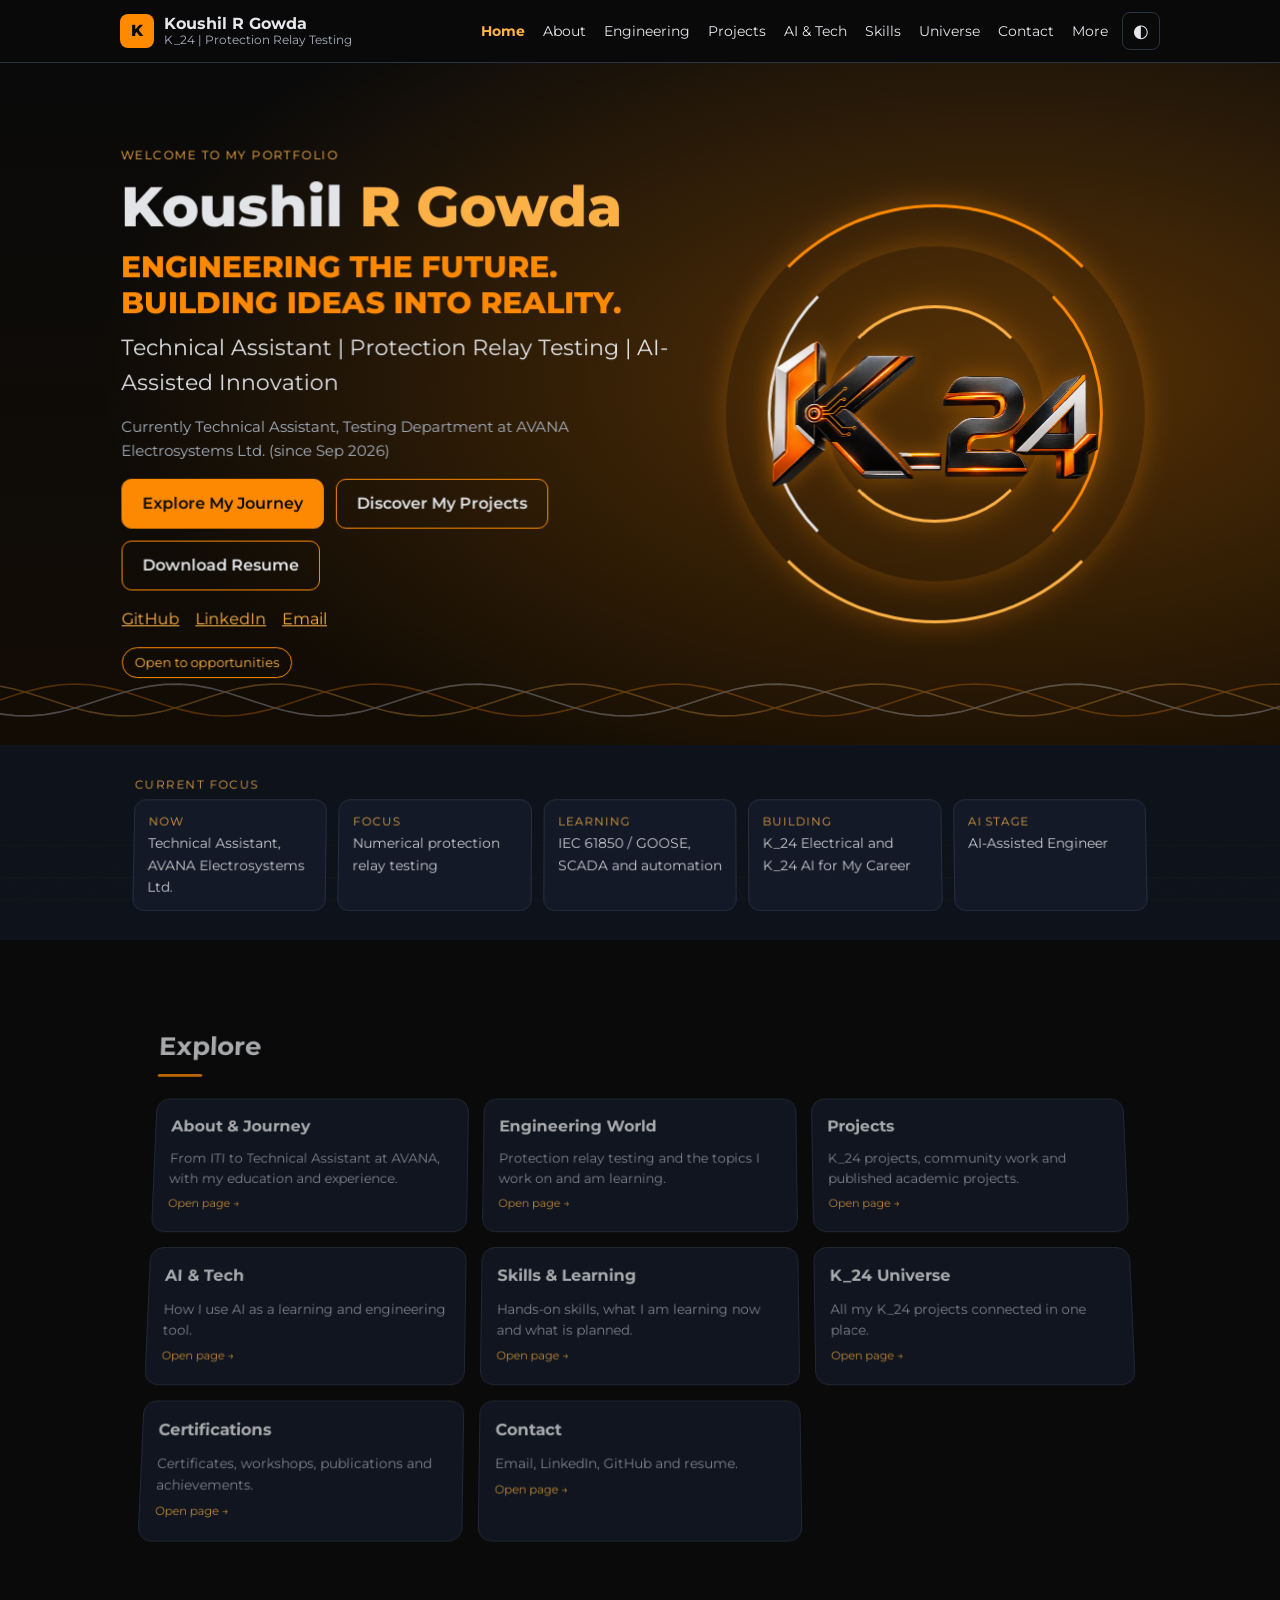
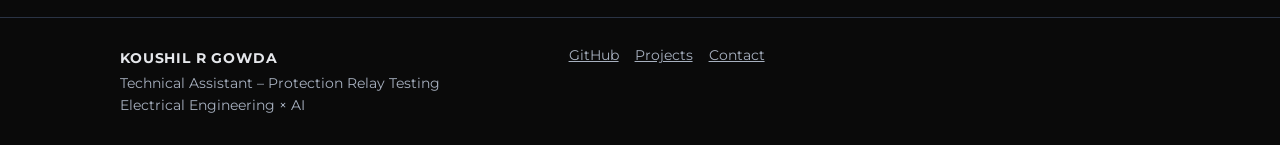
==== commit 74964e46: "Extract uploaded zip" ====
--- a/index.html
+++ b/index.html
@@ -5,8 +5,8 @@
 <meta name="viewport" content="width=device-width, initial-scale=1">
 <title>Koushil R Gowda | Protection Relay Testing | Electrical Engineering × AI</title>
 <meta name="description" content="Technical Assistant focused on protection relay testing, electrical engineering, power systems and AI-assisted engineering.">
-<link rel="canonical" href="https://koushil24.github.io/">
-<meta property="og:type" content="website"><meta property="og:url" content="https://koushil24.github.io/"><meta property="og:title" content="Koushil R Gowda | Protection Relay Testing | Electrical Engineering × AI"><meta property="og:description" content="Technical Assistant focused on protection relay testing, electrical engineering, power systems and AI-assisted engineering."><meta property="og:image" content="https://koushil24.github.io/assets/images/k24-logo.png">
+<link rel="canonical" href="https://koushil24.github.io/koushil24/">
+<meta property="og:type" content="website"><meta property="og:url" content="https://koushil24.github.io/koushil24/"><meta property="og:title" content="Koushil R Gowda | Protection Relay Testing | Electrical Engineering × AI"><meta property="og:description" content="Technical Assistant focused on protection relay testing, electrical engineering, power systems and AI-assisted engineering."><meta property="og:image" content="https://koushil24.github.io/koushil24/assets/images/k24-logo.png">
 <meta name="theme-color" content="#0a0a0a">
 <link rel="icon" href="assets/images/k24-logo.png" type="image/png">
 <link rel="preconnect" href="https://fonts.googleapis.com"><link rel="preconnect" href="https://fonts.gstatic.com" crossorigin><link rel="stylesheet" href="https://fonts.googleapis.com/css2?family=Montserrat:wght@400;600;800&display=swap">
--- a/assets/css/style.css
+++ b/assets/css/style.css
@@ -99,3 +99,17 @@
 #links a[aria-current=page]{color:var(--ac2);font-weight:700}.hub{display:block;text-decoration:none;color:var(--tx)}.hub:hover{border-color:var(--ac)}
 @media(prefers-reduced-motion:reduce){main{animation:none}#grid{display:none}}
 .tag.live{border-color:#3ddc84;color:#3ddc84}.tag.live::before{content:"";display:inline-block;width:7px;height:7px;margin-right:6px;border-radius:50%;background:#3ddc84;animation:blink 2s infinite}
+
+/* v5 fixes: visible journey/AI stages, premium transition, lightbox, project images */
+.tl li,.stages li{opacity:1;transform:none;transition:border-color .2s;animation:rise .7s cubic-bezier(.22,1,.36,1) both;animation-delay:calc(var(--i,0)*70ms)}@keyframes rise{from{opacity:0;transform:translateY(14px)}}
+h2::after{width:48px}
+main{animation:enter .75s cubic-bezier(.22,1,.36,1) both}@keyframes enter{from{opacity:0;transform:translateY(12px) scale(.994);filter:blur(5px)}to{opacity:1;transform:none;filter:none}}
+body.leaving main{transition:opacity .36s ease,transform .36s ease,filter .36s ease;opacity:0;transform:scale(.988);filter:blur(4px)}
+#warp{background:radial-gradient(circle at 50% 38%,#1b1105,#0a0a0a 72%);opacity:0;transform:none;transition:opacity .36s ease;overflow:hidden}body.leaving #warp{opacity:1;transform:none}
+#warp::after{content:"";position:absolute;left:0;right:0;top:0;height:2px;background:linear-gradient(90deg,transparent,var(--ac),transparent);transform:translateX(-100%)}body.leaving #warp::after{transform:translateX(100%);transition:transform .5s ease-in-out}
+.pimg{display:block;width:100%;height:auto;aspect-ratio:16/10;object-fit:cover;border-radius:10px;margin-bottom:12px;border:1px solid var(--bd);cursor:zoom-in;background:#0f1522}
+.ci[data-lb],.pimg{cursor:zoom-in}.ci:focus-visible,.pimg:focus-visible{outline:2px solid var(--ac2);outline-offset:3px}
+#lb{position:fixed;inset:0;z-index:90;background:rgba(5,5,5,.93);display:grid;place-items:center;padding:56px 14px 20px;overflow:auto;animation:fi .25s both}#lb[hidden]{display:none}.lbc{max-width:min(980px,100%);text-align:center}#lb img{max-width:100%;max-height:78vh;border-radius:10px;border:1px solid var(--bd);background:#fff}#lb.tall img{max-height:none;width:100%}.lbp{margin-top:14px}
+.lbx{position:fixed;top:10px;right:10px;width:46px;height:46px;border-radius:50%;background:#111827;color:#fff;border:1px solid var(--ac);font-size:28px;line-height:1;cursor:pointer;z-index:2}html.lbo{overflow:hidden}
+@media(prefers-reduced-motion:reduce){main,.tl li,.stages li{animation:none!important}#lb{animation:none}}
+a.pl{display:block}a.pl .pimg{cursor:pointer;transition:transform .25s,border-color .25s}a.pl:hover .pimg,a.pl:focus-visible .pimg{border-color:var(--ac);transform:translateY(-2px)}a.pl:focus-visible{outline:2px solid var(--ac2);outline-offset:3px;border-radius:10px}
